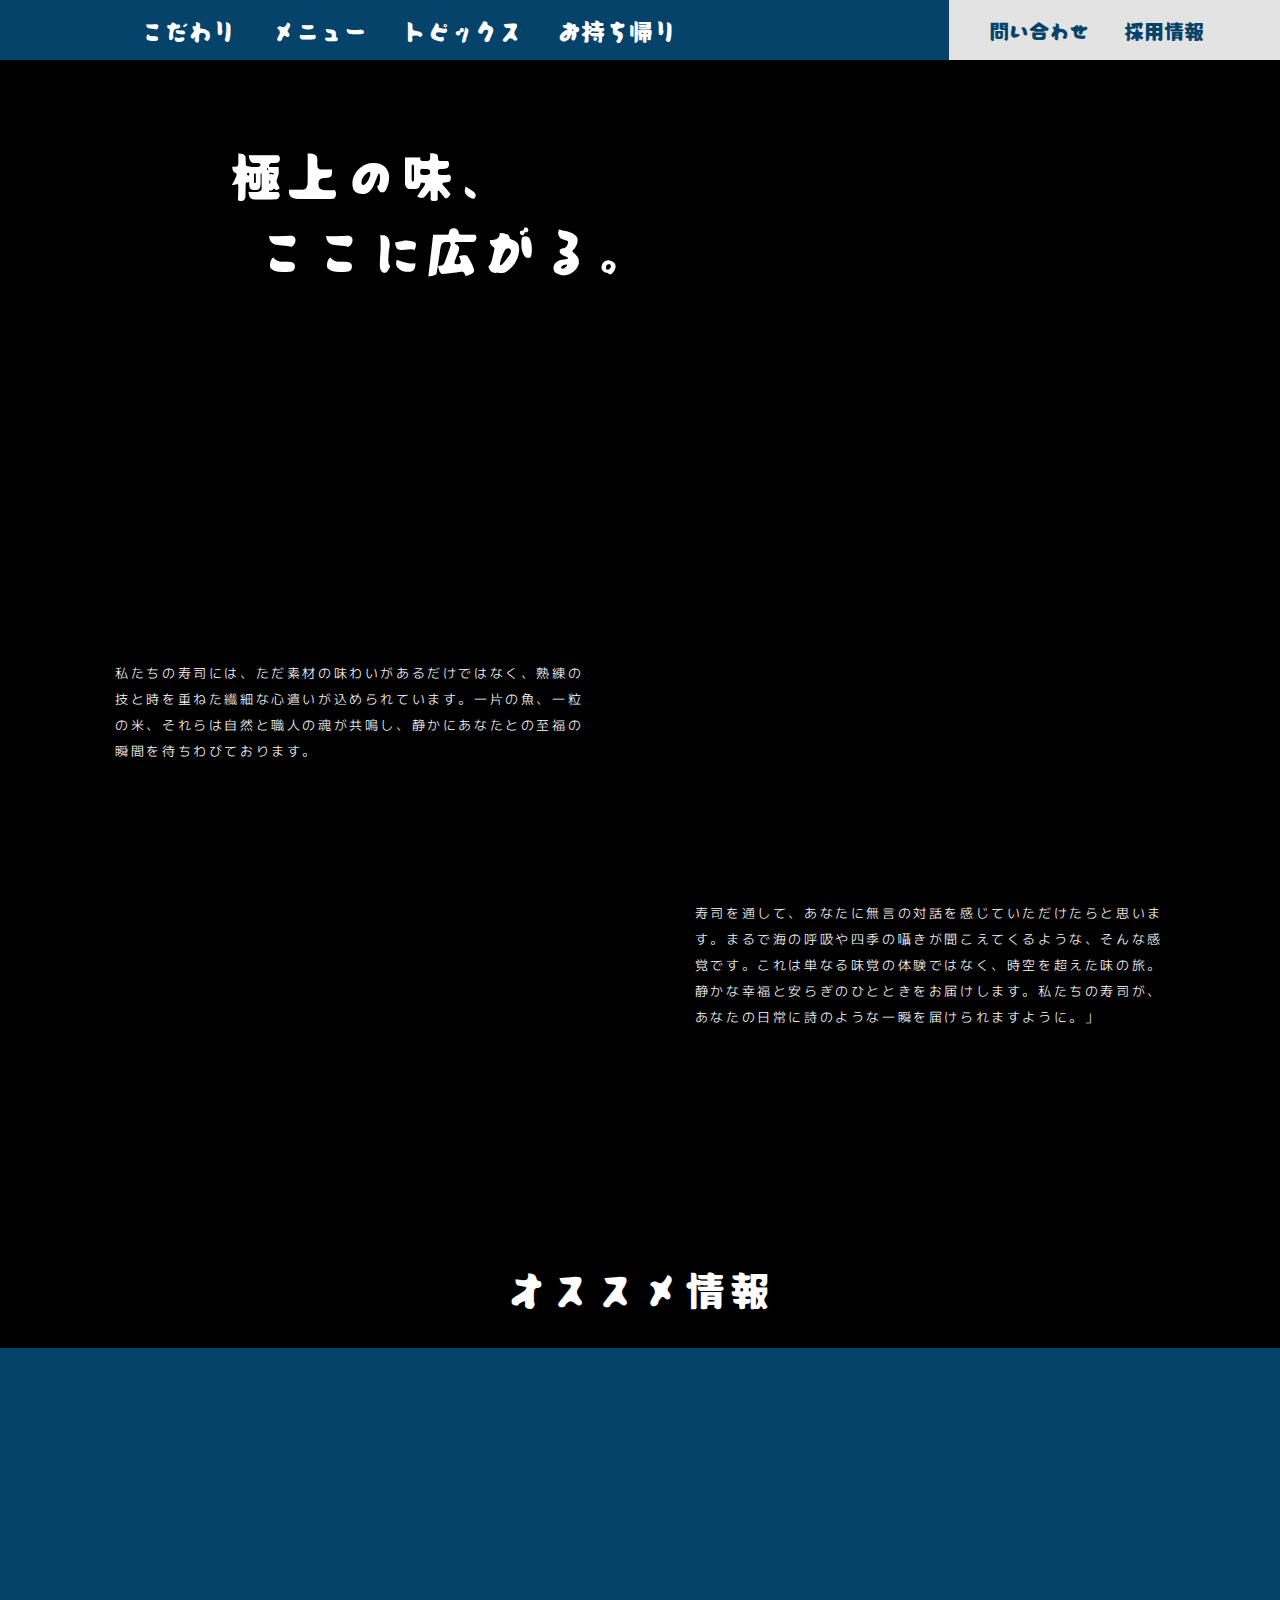
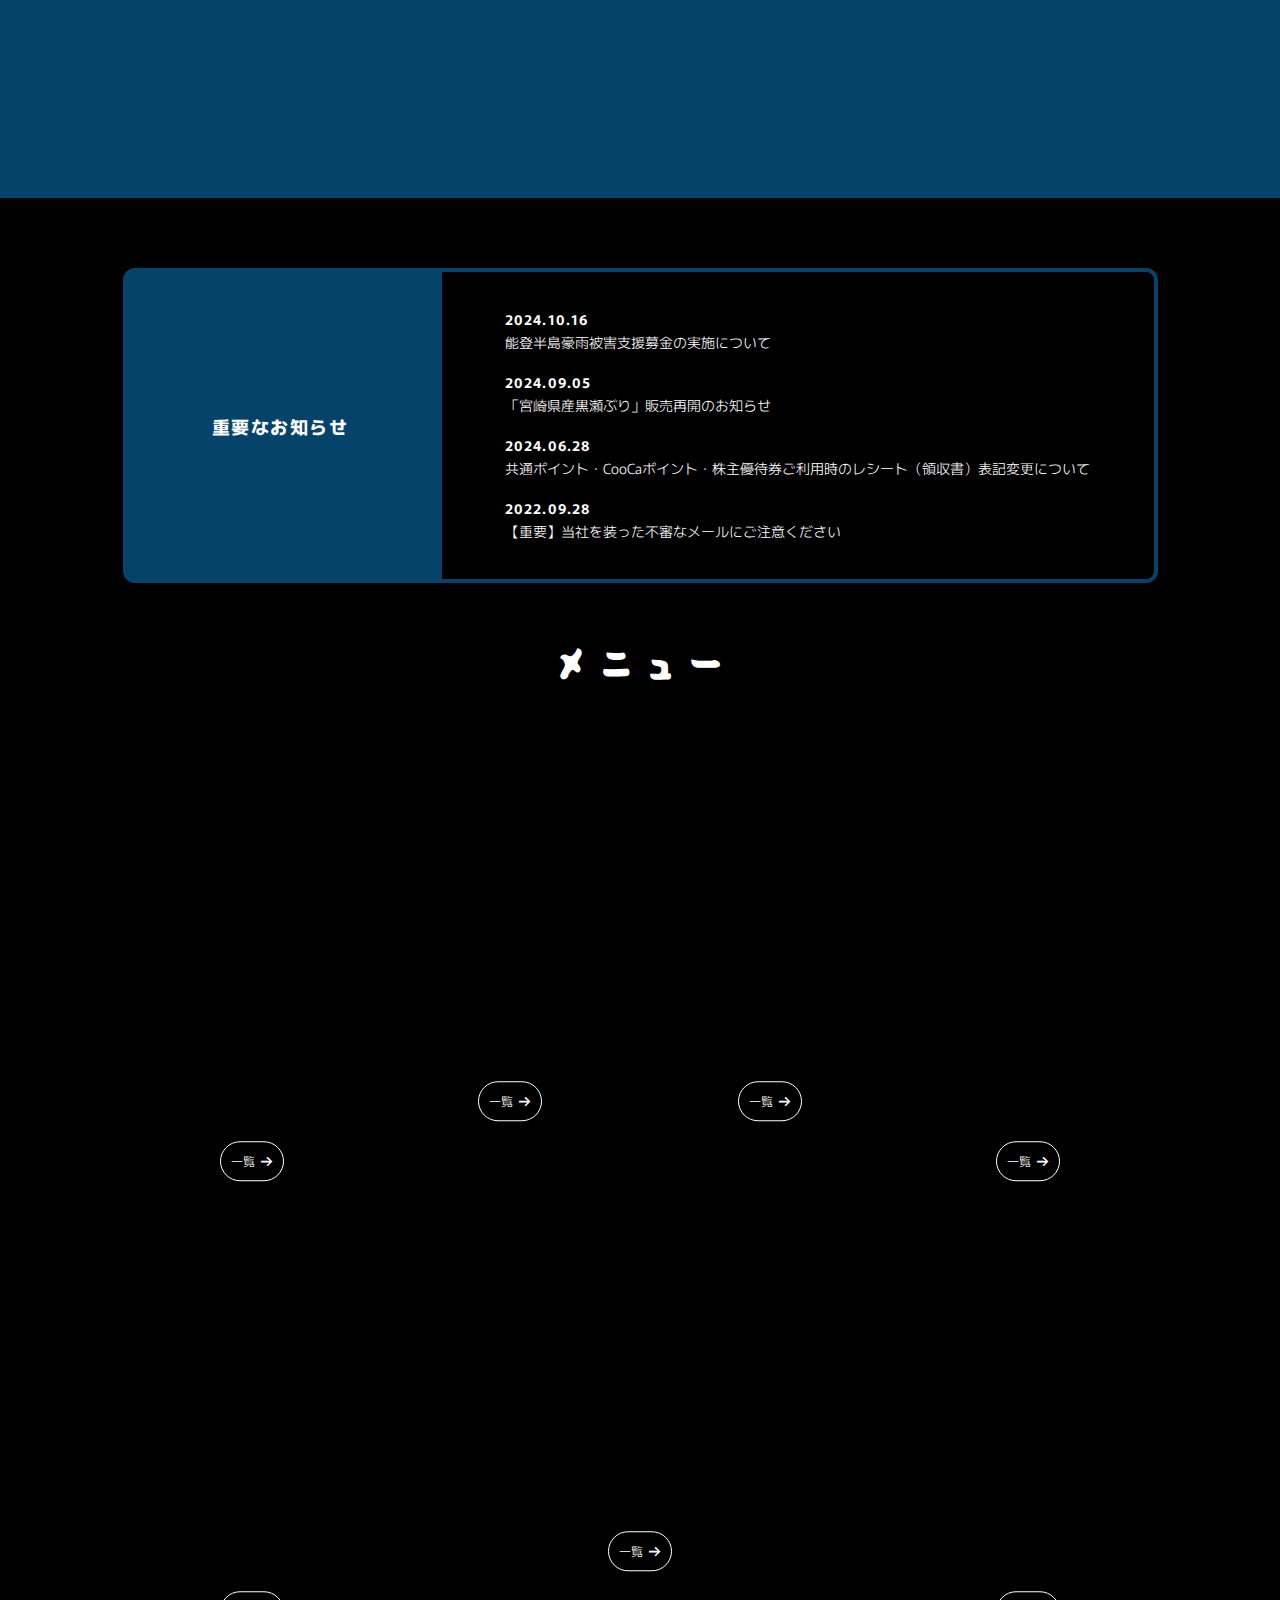
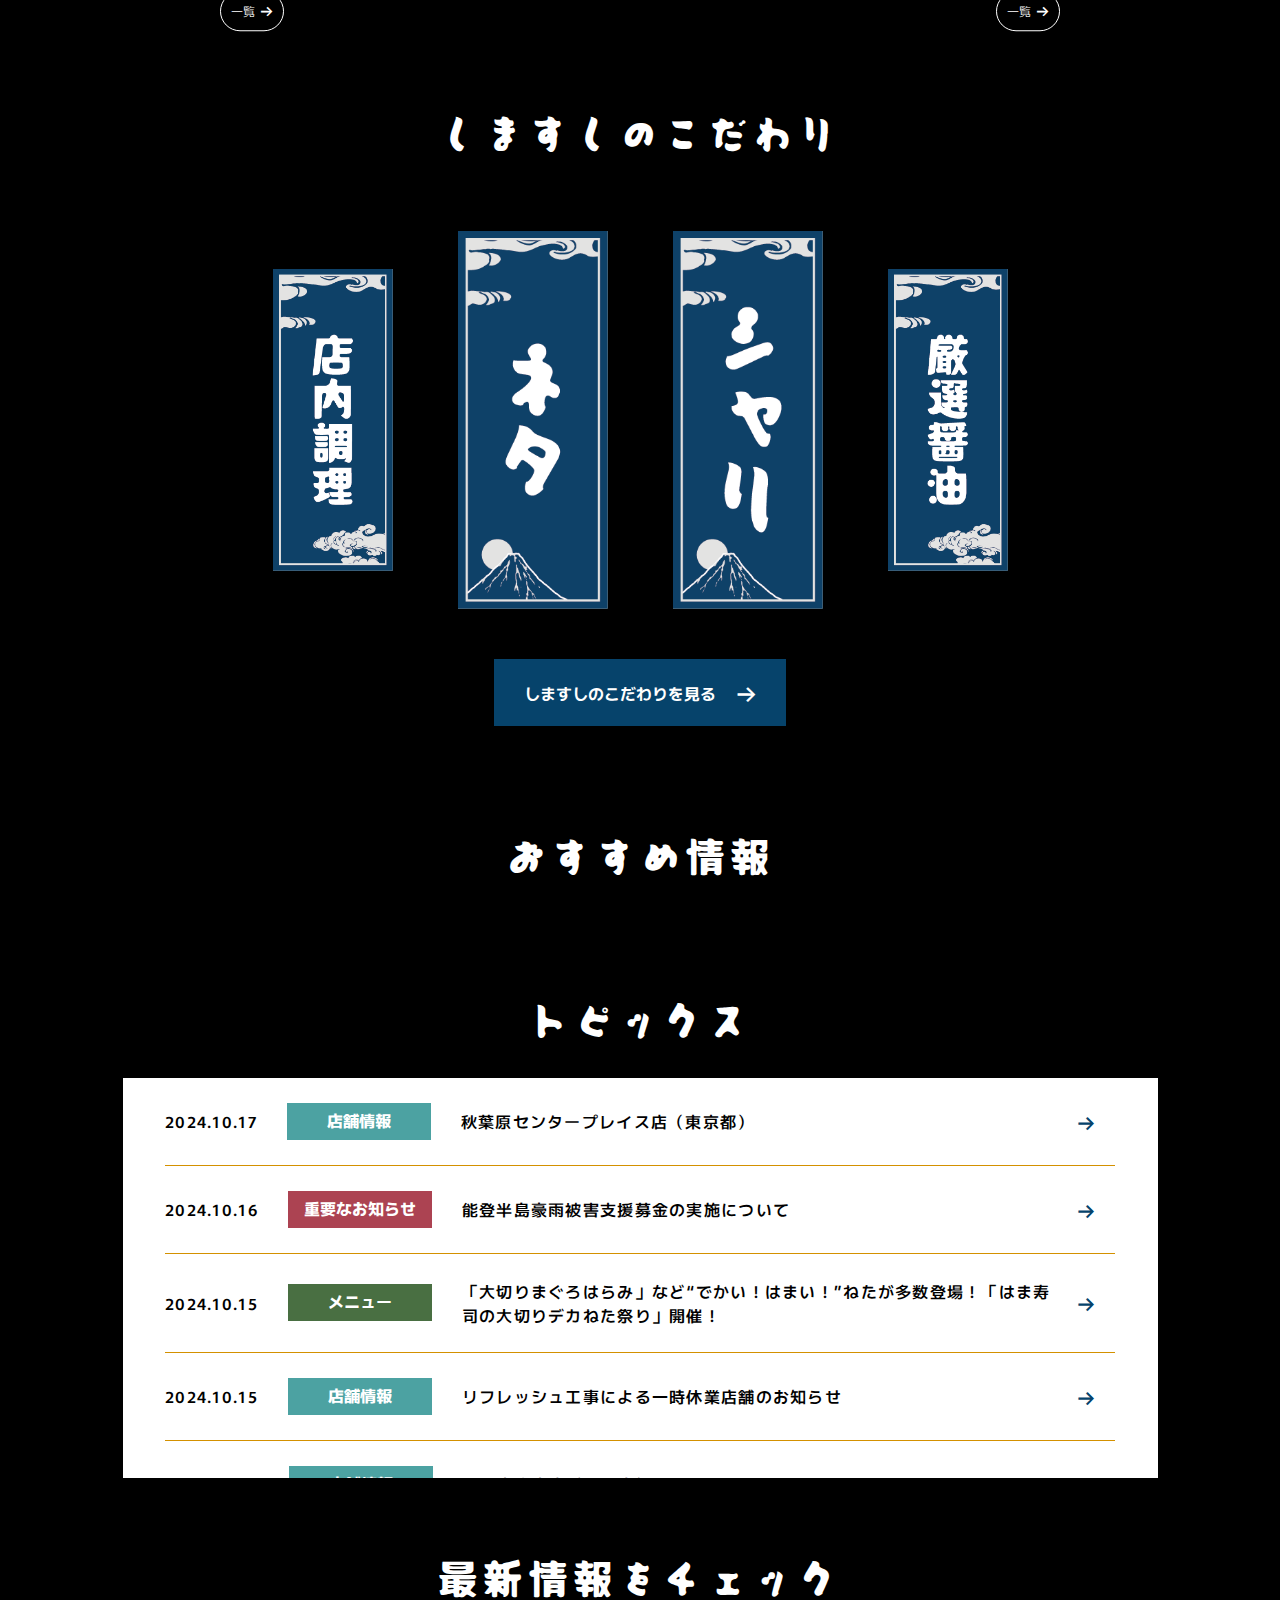
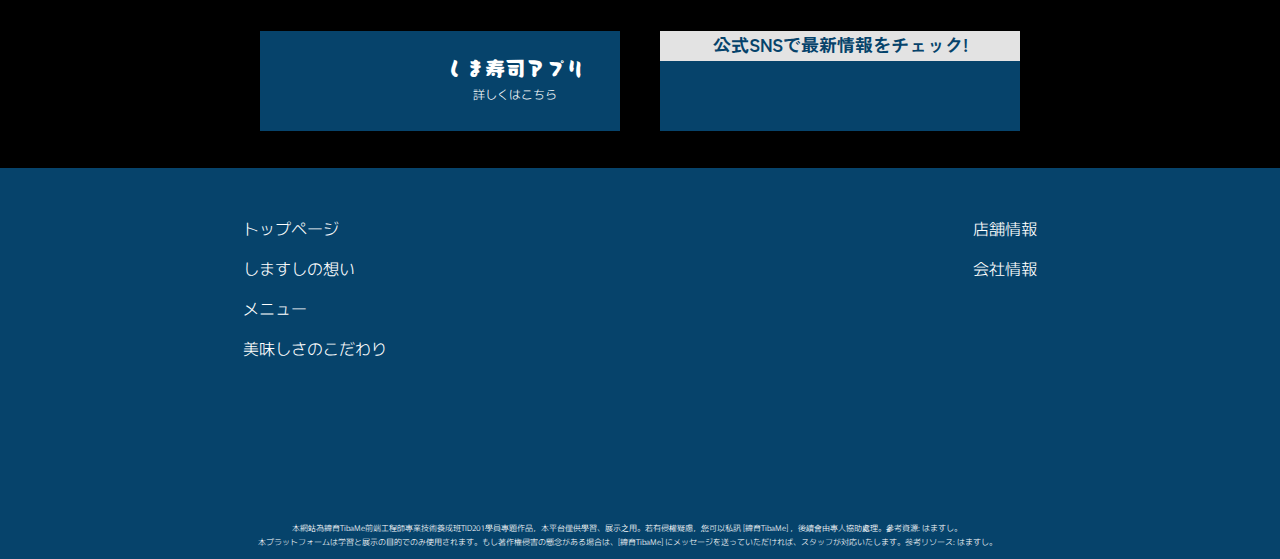
==== index.html @ 8b4fe603 "新增首頁hover效果" ====
<!DOCTYPE html>
<html lang="en">
  <head>
    <style>
      body {
        background-color: #000000;
      }
    </style>
    <link rel="stylesheet" href="./css/header.css" />
    <link rel="stylesheet" href="./css/footer.css" />
    <link rel="stylesheet" href="./css/middleSec.css" />
    <link rel="preconnect" href="https://fonts.googleapis.com" />
    <link rel="preconnect" href="https://fonts.gstatic.com" crossorigin />
    <link
      href="https://fonts.googleapis.com/css2?family=Potta+One&display=swap"
      rel="stylesheet"
    />
    <link rel="preconnect" href="https://fonts.googleapis.com" />
    <link rel="preconnect" href="https://fonts.gstatic.com" crossorigin />
    <link
      href="https://fonts.googleapis.com/css2?family=Murecho:wght@300&family=Zen+Kaku+Gothic+Antique:wght@300;400;700;900&display=swap"
      rel="stylesheet"
    />
    <script src="./js/jquery-3.7.1.js"></script>
    <script src="./js/script.js"></script>
    <script src="https://cdn.jsdelivr.net/npm/gsap@3.12.5/dist/gsap.min.js"></script>

    <script src="https://cdn.jsdelivr.net/npm/gsap@3.12.5/dist/ScrollTrigger.min.js"></script>
    <meta charset="UTF-8" />
    <meta name="viewport" content="width=device-width, initial-scale=1.0" />
    <title>Simasushi_index</title>
  </head>
  <body>
    <header>
      <nav>
        <div class="leftNav">
          <a href="./index.html" class="logo">
            <img src="./assets/logo/logo.jpg" alt="" width="85px" />
          </a>
          <ul>
            <a href="./about.html"> <li>こだわり</li></a>
            <a href="./menu.html"> <li>メニュー</li></a>
            <a href=""><li>トピックス</li></a>
            <a href=""><li>お持ち帰り</li></a>
          </ul>
        </div>
        <div class="rightNav">
          <ul>
            <li>問い合わせ</li>
            <li>採用情報</li>
          </ul>
        </div>
      </nav>
    </header>
    <!-- --------------header---------------- -->

    <!-- --------------sec1---------------- -->

    <div class="sec1Wrapper">
      <div class="mainImg">
        <div class="container">
          <h1 class="mainSlogan">
            極上の味、<br />
            &nbsp;ここに広がる。
          </h1>
        </div>
        <img
          src="./assets/index/main1.png"
          alt=""
          class="img1"
          style="z-index: 3"
        />
        <img
          src="./assets/index/main2.png"
          alt=""
          class="img2"
          style="z-index: 2"
        />
        <img
          src="./assets/index/main3.png"
          alt=""
          class="img3"
          style="z-index: 1"
        />
      </div>
      <div class="content1">
        <p class="indexSec1">
          私たちの寿司には、ただ素材の味わいがあるだけではなく、熟練の技と時を重ねた繊細な心遣いが込められています。一片の魚、一粒の米、それらは自然と職人の魂が共鳴し、静かにあなたとの至福の瞬間を待ちわびております。
        </p>
      </div>
      <div class="content2">
        <p class="indexSex2">
          寿司を通して、あなたに無言の対話を感じていただけたらと思います。まるで海の呼吸や四季の囁きが聞こえてくるような、そんな感覚です。これは単なる味覚の体験ではなく、時空を超えた味の旅。静かな幸福と安らぎのひとときをお届けします。私たちの寿司が、あなたの日常に詩のような一瞬を届けられますように。」
        </p>
      </div>

      <div class="indexSec2">
        <img src="./assets/index/sec2.png" alt="" class="img4" />
      </div>
    </div>

    <!-- --------------banner----------------- -->

    <div class="banner">
      <h1>オススメ情報</h1>
      <div class="bannerSec">
        <img src="./assets/banner/首頁banner2_工作區域 1.jpg" alt="" />
      </div>
    </div>

    <!-- --------------bigNews----------------- -->

    <div class="bigNews">
      <div class="wrapper">
        <div class="leftBox">
          <div class="content">
            <p>重要なお知らせ</p>
          </div>
        </div>
        <div class="rightBox">
          <div class="content">
            <ul>
              <li>
                <p class="date">2024.10.16</p>
                <p>能登半島豪雨被害支援募金の実施について</p>
              </li>
              <li>
                <p class="date">2024.09.05</p>
                <p>「宮崎県産黒瀬ぶり」販売再開のお知らせ</p>
              </li>
              <li>
                <p class="date">2024.06.28</p>
                <p>
                  共通ポイント・CooCaポイント・株主優待券ご利用時のレシート（領収書）表記変更について
                </p>
              </li>
              <li>
                <p class="date">2022.09.28</p>
                <p>【重要】当社を装った不審なメールにご注意ください</p>
              </li>
            </ul>
          </div>
        </div>
      </div>
    </div>

    <!-- --------------menu---------------- -->
    <div class="menu">
      <div class="wrapper">
        <h1>メニュー</h1>
        <div class="topContainer">
          <div class="menuLeft">
            <div class="boxLimit">
              <video
                src="./assets/index/video/kikangentei.mp4"
                muted
                autoplay
                loop
              ></video>
              <img
                src="./assets/index/menu_limited_title@2x.png"
                alt=""
                class="menuContent"
              />
              <img
                src="./assets/index/menu_limited_img.png"
                alt=""
                class="sushi"
              />
              <button>
                <span class="button">一覧</span>
                <span class="arrow-right">→</span>
              </button>
            </div>
            <div class="boxNigiri">
              <video
                src="./assets/index/video/maguro.mp4"
                muted
                autoplay
                loop
              ></video>
              <img
                src="./assets/index/menu_nigiri_title@2x.png"
                alt=""
                class="menuContent"
              />
              <img
                src="./assets/index/menu_nigiri_img.png"
                alt=""
                class="sushi"
              />
              <button>
                <span class="button">一覧</span>
                <span class="arrow-right">→</span>
              </button>
            </div>
          </div>
          <div class="menuRight">
            <div class="boxMeat">
              <video
                src="./assets/index/video/nikunigiri.mp4"
                muted
                autoplay
                loop
              ></video>
              <img
                src="./assets/index/menu_nikunigiri_title@2x.png"
                alt=""
                class="menuContent"
              />
              <img
                src="./assets/index/menu_nikunigiri_img.png"
                alt=""
                class="sushi"
              />
              <button>
                <span class="button">一覧</span>
                <span class="arrow-right">→</span>
              </button>
            </div>
            <div class="boxGunkan">
              <video
                src="./assets/index/video/ikura.mp4"
                muted
                autoplay
                loop
              ></video>
              <img
                src="./assets/index/menu_gunkan_title@2x.png"
                alt=""
                class="menuContent"
                style="width: 83px"
              />
              <img
                src="./assets/index/menu_gunkan_img.png"
                alt=""
                class="sushi"
              />
              <button>
                <span class="button">一覧</span>
                <span class="arrow-right">→</span>
              </button>
            </div>
          </div>
        </div>
        <div class="bottomContainer">
          <div class="menuLeftRight">
            <div class="boxSideMenu">
              <video
                src="./assets/index/video/chawanmushi.mp4"
                muted
                autoplay
                loop
              ></video>
              <img
                src="./assets/index/menu_side_title@2x.png"
                alt=""
                class="menuContent"
              />
              <img
                src="./assets/index/menu_side_img.png"
                alt=""
                class="sushi"
              />
              <button>
                <span class="button">一覧</span>
                <span class="arrow-right">→</span>
              </button>
            </div>
            <div class="menuMiddle">
              <div class="boxTakeout">
                <video
                  src="./assets/index/video/takeout.mp4"
                  muted
                  autoplay
                  loop
                ></video>
                <img
                  src="./assets/index/menu_takeout_title@2x.png"
                  alt=""
                  class="menuContent"
                />
                <img
                  src="./assets/index/menu_takeout_img.png"
                  alt=""
                  class="sushi"
                />
                <button>
                  <span class="button">一覧</span>
                  <span class="arrow-right">→</span>
                </button>
              </div>
            </div>
            <div class="boxSet">
              <video
                src="./assets/index/video/hamakko.mp4"
                muted
                autoplay
                loop
              ></video>
              <img
                src="./assets/index/menu_kids_title@2x.png"
                alt=""
                class="menuContent"
              />
              <img
                src="./assets/index/menu_kids_img.png"
                alt=""
                class="sushi"
              />
              <button>
                <span class="button">一覧</span>
                <span class="arrow-right">→</span>
              </button>
            </div>
          </div>
        </div>
      </div>
    </div>

    <!-- --------------kodawari---------------- -->

    <div class="korawari">
      <div class="wrapper">
        <h1>しますしのこだわり</h1>
        <div class="backgroundPic">
          <img
            src="./assets/index/sec4_square1.png"
            alt=""
            class="tennaicyouriPic"
          />
          <img src="./assets/index/sec4_square2.png" alt="" class="netaPic" />
          <img src="./assets/index/sec4_square3.png" alt="" class="syariPic" />
          <img src="./assets/index/sec4_square4.png" alt="" class="syouyuPic" />
        </div>
        <div class="container">
          <div class="fourBox">
            <img src="./assets/index/sec4_1.png" alt="" class="tennaicyouri" />
            <img src="./assets/index/sec4_2.png" alt="" class="neta" />
            <img src="./assets/index/sec4_3.png" alt="" class="syari" />
            <img src="./assets/index/sec4_4.png" alt="" class="syouyu" />
          </div>

          <div class="fourBox hover">
            <img
              src="./assets/index/sec4_1_hover.png"
              alt=""
              class="tennaicyouri imgHover"
            />
            <img
              src="./assets/index/sec4_2_hover.png"
              alt=""
              class="neta imgHover"
            />
            <img
              src="./assets/index/sec4_3_hover.png"
              alt=""
              class="syari imgHover"
            />
            <img
              src="./assets/index/sec4_4_hover.png"
              alt=""
              class="syouyu imgHover"
            />
          </div>

          <div class="moreButtom">
            <button class="button">
              しますしのこだわりを見る<span class="arrow-right">→</span>
            </button>
          </div>
        </div>
      </div>
    </div>

    <!-- --------------osusume jyouhou---------------- -->

    <div class="osusume">
      <h1>おすすめ情報</h1>
      <div class="container">
        <div class="image-wrapper">
        <img src="./assets/banner/首頁banner2_工作區域 1.jpg" alt="" />
        <div class="overlay"></div>
      </div>
      <div class="image-wrapper">
      <img src="./assets/banner/主banner_工作區域 1.jpg" alt="" />
      <div class="overlay"></div>
    </div> 
    <div class="image-wrapper">
     <img src="./assets/banner/banner３_工作區域 1 複本.jpg" alt="" />
     <div class="overlay"></div>
    </div> 
    <div class="image-wrapper">
     <img src="./assets/banner/banner３_工作區域 1 複本.jpg" alt="" />
     <div class="overlay"></div>
    </div>
    <div class="image-wrapper">
     <img src="./assets/banner/首頁banner2_工作區域 1.jpg" alt="" />
     <div class="overlay"></div>
    </div>
    <div class="image-wrapper">
     <img src="./assets/banner/主banner_工作區域 1.jpg" alt="" />
     <div class="overlay"></div>
    
    </div>

        
        </div>
      </div>
    </div>

    <!-- --------------topics---------------- -->

    <div class="topics">
      <h1>トピックス</h1>
      <div class="topicsContainer">
        <div class="topicBar">
          <p class="date">2024.10.17</p>
          <p class="category">店舗情報</p>
          <p class="content">秋葉原センタープレイス店（東京都）</p>
          <span class="arrow-right">→</span>
        </div>
        <div class="topicBar">
          <p class="date">2024.10.16</p>
          <p class="categoryImportant">重要なお知らせ</p>
          <p class="content">能登半島豪雨被害支援募金の実施について</p>
          <span class="arrow-right">→</span>
        </div>
        <div class="topicBar">
          <p class="date">2024.10.15</p>
          <p class="categoryMenu">メニュー</p>
          <p class="content">
            「大切りまぐろはらみ」など“でかい！はまい！”ねたが多数登場！「はま寿司の大切りデカねた祭り」開催！
          </p>
          <span class="arrow-right">→</span>
        </div>
        <div class="topicBar">
          <p class="date">2024.10.15</p>
          <p class="category">店舗情報</p>
          <p class="content">リフレッシュ工事による一時休業店舗のお知らせ</p>
          <span class="arrow-right">→</span>
        </div>
        <div class="topicBar">
          <p class="date">2024.10.10</p>
          <p class="category">店舗情報</p>
          <p class="content">大阪南住吉店（大阪府）</p>
          <span class="arrow-right">→</span>
        </div>
        <div class="topicBar">
          <p class="date">2024.10.10</p>
          <p class="category">店舗情報</p>
          <p class="content">八王子椚田店（東京都）</p>
          <span class="arrow-right">→</span>
        </div>
      </div>
    </div>

    <!-- --------------footer---------------- -->

    <div class="newsCheck">
      <h1>最新情報をチェック</h1>
      <div class="container">
        <div class="leftBox">
          <img src="./assets/footer/phone.png" alt="" />
          <p>
            しま寿司アプリ<span style="font-size: 12px; font-family: Murecho"
              ><br />
              詳しくはこちら</span
            >
          </p>
        </div>
        <div class="rightBox">
          <h2>公式SNSで最新情報をチェック!</h2>
          <div class="img">
            <img src="./assets/footer/icon_twitter.png" alt="" />
            <img src="./assets/footer/icon_instagram.png" alt="" />
            <img src="./assets/footer/icon_youtube.png" alt="" />
          </div>
        </div>
      </div>
    </div>

    <footer>
      <div class="imgLeft">
        <img src="./assets/footer/patten_1020px_left.png" alt="" />
      </div>
      <div class="imgRight">
        <img src="./assets/footer/patten_1020px_right.png" alt="" />
      </div>
      <div class="bgImg"></div>
      <div class="container">
        <div class="contentLeft">
          <ul>
            <li>トップページ</li>
            <li>しますしの想い</li>
            <li>メニュー</li>
            <li>美味しさのこだわり</li>
          </ul>
        </div>
        <div class="contentRight">
          <ul>
            <li>店舗情報</li>
            <li>会社情報</li>
          </ul>
          <div class="goToTop">
            <img src="./assets/footer/go to top_1small.png" alt="" />
            <img src="./assets/footer/go to top_2small.png" alt="" />
          </div>
        </div>
      </div>

      <div class="copyright">
        <p>
          本網站為緯育TibaMe前端工程師專業技術養成班TID201學員專題作品，本平台僅供學習、展示之用。若有侵權疑慮，您可以私訊
          [緯育TibaMe] ，後續會由專人協助處理。參考資源: はますし。<br />
          本プラットフォームは学習と展示の目的でのみ使用されます。もし著作権侵害の懸念がある場合は、[緯育TibaMe]
          にメッセージを送っていただければ、スタッフが対応いたします。参考リソース:
          はますし。
        </p>
      </div>
    </footer>
  </body>
</html>
---- css/header.css ----
* {
  padding: 0;
  margin: 0;
  box-sizing: border-box;
}
header {
  display: flex;

  /* background-color: #06436b; */
}
a {
  text-decoration: none;
  color: inherit;

  margin: 0;
  padding: 0;
}

nav {
  display: flex;
  width: 100%;
  height: 60px;
  /* max-width: 1200px; */
  margin: auto;
}
.leftNav {
  background-color: #06436b;
  flex: 267;
  display: flex; /* 使用 Flexbox 來居中內容 */
  align-items: center; /* 垂直居中 */
  /* justify-content: flex-end; */
  color: white; /* 文字顏色 */
}
.logo {
  /* padding-left: 50px; */
  align-self: flex-start;
  margin-left: 10.5%;
  z-index: 100;
}

.test {
  background-color: #f06565;
  width: 1200px;
  height: 60px;
  margin: auto;
}
.rightNav {
  background-color: #e3e3e3;
  flex: 93;
  display: flex; /* 使用 Flexbox 來居中內容 */
  align-items: center; /* 垂直居中 */
  /* justify-content: center; */
  color: #06436b; /* 文字顏色 */
}
nav ul {
  display: flex;
  list-style: none;
  font-family: "Potta One";
  font-size: 24px;
  font-style: normal;
  /* font-weight: 400; */
  line-height: normal;
}
nav ul li {
  margin-right: 35px;
  flex-shrink: 0;
  /* 防止容器縮小 */
}

a {
  flex-shrink: 0;
  /* 防止容器縮小 */
}

nav .rightNav ul li {
  font-size: 20px;
  cursor: pointer;
}
nav .rightNav ul li:first-child {
  margin-left: 40px;
}

nav .rightNav ul li:last-child {
  margin-right: 0;
}
nav ul a:first-child {
  margin-left: 40px;
}

nav li:hover {
  opacity: 0.75;
}
---- css/footer.css ----
* {
  padding: 0;
  margin: 0;
  box-sizing: border-box;
}
ul li {
  list-style: none;
}

footer {
  background-color: #06436b;
  display: flex;
  flex-direction: column;
  align-items: center;
  width: 100%;
  height: 391px;
  position: relative;
  margin-top: 20px;
  overflow: hidden;
}

.copyright {
  color: #fff;
  text-align: center;
  font-family: "Noto Sans";
  font-size: 8px;
  font-style: normal;
  font-weight: 400;
  line-height: 14px;
  display: flex;
  margin-top: auto;
  margin-bottom: 10px;
  min-width: 800px;
  margin-left: 35px;
}
footer .container {
  display: flex;
  justify-content: space-between;
  width: 62%;
  min-width: 700px;
  height: 240px;
  margin-top: 40px;
  /* background-color: #a4a4a4; */
  color: #fff;
  font-family: "Murecho", sans-serif;
  font-optical-sizing: auto;
  font-weight: 300;
  font-style: normal;
  line-height: 250%;
}

footer .container li {
  cursor: pointer;
  transition: all 0.2s ease;
}

footer .container li:hover {
  opacity: 0.7;
}

.imgLeft,
.imgRight {
  position: absolute;
  top: 0px;
  z-index: 2;
  transition: transform 1s ease;
}

.imgLeft {
  left: -20%;
}
.imgRight {
  right: -20%;
}

.imgLeft img,
.imgRight img {
  width: 1020px;
}

.bgImg {
  background-image: url(../assets/footer/footer\ logo.png);
  width: 100%;
  height: 391px;
  background-position: center;
  background-repeat: no-repeat;
  background-size: cover;
  position: absolute;
  /* top: -10px; */
  z-index: 1;
  pointer-events: none;
}
.goToTop img {
  width: 180px;
  cursor: pointer;
  z-index: 1;
  position: absolute;
  top: 35%;
  left: 70%;
}

.goToTop img:nth-child(2) {
  transform-origin: calc(50% + 25px) bottom;
}

.goToTop img:nth-child(2):hover {
  animation: shake 0.4s ease;
}

@keyframes shake {
  0% {
    transform: rotate(0deg);
  }
  33% {
    transform: rotate(-8deg);
  }
  66% {
    transform: rotate(10deg);
  }

  100% {
    transform: rotate(0deg);
  }
}

.newsCheck {
  width: 800px;
  height: 220px;
  /* background-color: #989898; */
  margin: auto;
  display: flex;
  flex-direction: column;
  align-items: center;
  color: #fff;
  font-family: "Potta One";
  z-index: 500;
}
.newsCheck h1 {
  color: #ffffff;
  font-family: "Potta One";
  font-size: 40px;
  font-style: normal;
  font-weight: 400;
  letter-spacing: 4.8px;
  margin-top: 20px;
  margin-bottom: 5px;
  z-index: 500;
}
.newsCheck .container {
  width: 800px;
  display: flex;
  justify-content: space-around;
  margin-top: 20px;
  z-index: 500;
}
.newsCheck .leftBox {
  width: 360px;
  height: 100px;
  display: flex;
  justify-content: end;

  background-color: #06436b;
  position: relative;
  cursor: pointer;
  transition: all 0.2s ease;
}

.newsCheck .leftBox:hover {
  background-color: #1d5377;
}

.newsCheck .leftBox p {
  font-size: 20px;
  margin: auto;
  margin-left: 185px;
  text-align: center;
  line-height: 100%;
  font-family: "Potta One";
}
.newsCheck .leftBox img {
  width: 110px;
  position: absolute;
  bottom: 0;
  left: 40px;
}

.newsCheck .rightBox {
  width: 360px;
  height: 100px;
  display: flex;
  flex-direction: column;
  background-color: #06436b;
  font-size: 12px;
  font-family: "Zen Kaku Gothic Antique", sans-serif;
  font-weight: 300;
  font-style: normal;
}
.newsCheck .rightBox h2 {
  background-color: #e3e3e3;
  width: 100%;
  height: 30px;
  color: #06436b;
  text-align: center;
}
.newsCheck .rightBox .img {
  margin: auto;
}
.newsCheck .rightBox .img img {
  margin: 10px;
  width: 50px;
  cursor: pointer;
  transition: all 0.2s ease;
}

.newsCheck .rightBox img:hover {
  opacity: 0.7;
}
---- css/middleSec.css ----
* {
  margin: 0;
  padding: 0;
  box-sizing: border-box;
}
p {
  color: #fff;
  font-family: "Murecho", sans-serif;
  font-optical-sizing: auto;
  font-weight: 300;
  font-style: normal;
}

.sec1Wrapper {
  position: relative;
  height: 1200px;
}
.mainImg {
  position: relative;
  height: 964px;
}

.mainImg .img1,
.mainImg .img2,
.mainImg .img3 {
  width: 100%;
  height: auto;
  position: absolute;
}
.mainImg .container {
  position: absolute;
  top: 8%;
  left: 18%;
  z-index: 400;
}
.mainImg .container h1 {
  color: #ffffff;
  font-family: "Potta One";
  font-size: 52px;
  font-style: normal;
  font-weight: 400;
  letter-spacing: 4.8px;
}

.indexSec2 {
  width: 100%;
  position: absolute;
  height: 500px;
  top: 650px;
  z-index: 300;
}
.indexSec2 img {
  position: absolute;
  width: 100%;
  height: auto;
}
.sec1Wrapper .content1,
.sec1Wrapper .content2 {
  width: 470px;
  /* height: 120px; */
  color: #fff;
  font-family: "Murecho", sans-serif;
  font-optical-sizing: auto;
  /* font-weight: 600; */
  font-style: normal;
  font-size: 13px;
  line-height: 200%;
  letter-spacing: 0.2em;
  z-index: 400;
}

.sec1Wrapper .content1 {
  position: absolute;
  top: 600px;
  left: 9%;
}

.sec1Wrapper .content2 {
  position: absolute;
  top: 840px;
  right: 9%;
  z-index: 301;
}

/* ----------banner---------- */
.banner h1 {
  color: #ffffff;
  font-family: "Potta One";
  font-size: 40px;
  font-style: normal;
  font-weight: 400;
  letter-spacing: 4.8px;
  text-align: center;
  margin-bottom: 30px;
}
.bannerSec {
  background-color: #06436b;
  width: 100%;
  height: 450px;
  margin-top: 20px;
  display: flex;
}
.bannerSec img {
  margin: auto;
  width: 970px;
}

/* ----------bigNews---------- */

.bigNews .wrapper {
  display: flex;
  justify-content: center;
}
.bigNews .leftBox {
  background-color: #06436b;
  width: 315px;
  height: 315px;
  margin-top: 70px;
  border-radius: 12px 0 0 12px;
}
.bigNews .rightBox {
  border: #06436b solid 4px;
  width: 720px;
  height: 315px;
  margin-top: 70px;
  border-radius: 0 12px 12px 0;
}

.bigNews .leftBox .content {
  height: 315px;
  display: flex;
  justify-content: center;
  align-items: center;
}

.bigNews .rightBox .content {
  height: 315px;
  display: flex;
  justify-content: center;
  align-items: center;
}

.bigNews .leftBox .content p {
  color: #fff;
  font-family: "Murecho", sans-serif;
  font-optical-sizing: auto;
  font-weight: 700;
  font-size: 18px;
  letter-spacing: 0.08em;
}

.bigNews .rightBox .content p {
  margin: 3px 30px 10px 30px;
  font-size: 14px;
  cursor: pointer;
}

.bigNews .rightBox .content li:hover p:nth-child(2) {
  text-decoration: underline;
}

.bigNews .rightBox .content .date {
  font-weight: 600;
  margin: 20px 30px 0 30px;
  font-size: 14px;
  letter-spacing: 0.08em;
}

.rightBox .content li:first-child .date {
  margin-top: 0;
}

/* ----------menu---------- */

.menu .wrapper h1 {
  color: #ffffff;
  font-family: "Potta One";
  font-size: 40px;
  font-style: normal;
  font-weight: 400;
  letter-spacing: 4.8px;
  text-align: center;
  margin: 50px;
}

.menu .wrapper {
  margin: auto;
  width: 1035px;
  height: 950px;
}

.boxLimit,
.boxNigiri,
.boxMeat,
.boxGunkan {
  width: 230px;
  /* height: auto; */
  position: relative;

  /* background-color: #ea5e5e; */
}

.boxLimit,
.boxGunkan {
  margin-top: 60px;
}

.menu video {
  width: 230px;
  position: absolute;
  cursor: pointer;
}

.menu .menuContent {
  width: 40px;
  position: absolute;
  top: -15px;
  right: 15px;
  cursor: pointer;
}

.menu .sushi {
  position: absolute;
  top: 235px;
  left: 50%;
  transform: translate(-50%, -50%);
  cursor: pointer;
}

.menu .topContainer {
  display: flex;
  justify-content: space-between;
  height: 450px;
}

.menu .menuLeft {
  width: 517px;
  display: flex;
  justify-content: space-around;
}

.menu .menuRight {
  width: 517px;
  display: flex;
  justify-content: space-around;
}

.menu button {
  color: #fff;
  font-family: "Murecho", sans-serif;
  font-optical-sizing: auto;
  font-size: 12px;
  font-weight: 300;
  font-style: normal;
  background-color: transparent;
  border: #fff solid 1px;
  position: absolute;
  left: 50%;
  top: 360px;
  transform: translate(-50%, -50%);
  padding: 6px 10px;
  border-radius: 100px;
  display: flex;
  justify-content: center;
  align-items: center;
  cursor: pointer;
}

.arrow-right {
  font-size: 16px;
  margin-bottom: 1.5px;
  margin-left: 5px;
  font-weight: 600;
}

/* ------------bottom------------ */

.menu .bottomContainer {
  display: flex;
  justify-content: center;

  width: 1035px;
}

.menu .menuLeftRight {
  width: 1005.5px;
  display: flex;
  justify-content: space-between;
}

.boxSideMenu,
.boxSet {
  width: 230px;
  height: auto;
  position: relative;
  margin-top: 60px;
}

.boxTakeout video {
  width: 458.33px;
  position: relative;
}
.boxTakeout {
  height: auto;
  position: relative;
}

/* ---------kodawari---------- */

.korawari .wrapper {
  width: 1035px;
  /* height: 700px; */
  /* background-color: #cdcdcd; */
  margin: auto;
  position: relative;
}

.korawari .wrapper h1 {
  color: #ffffff;
  font-family: "Potta One";
  font-size: 40px;
  font-style: normal;
  font-weight: 400;
  letter-spacing: 4.8px;
  text-align: center;
  margin: 120px 0 70px 0;
  position: relative;
  z-index: 300;
}

.korawari .container {
  display: flex;
  /* justify-content: center; */
  flex-direction: column;
  align-items: center;
  position: relative;
  z-index: 300;
}

.korawari .fourBox {
  width: 800px;
  display: flex;
  justify-content: space-around;
  align-items: center;
  position: relative;
  z-index: 5;
}

.korawari .fourBox img {
  transition: all 0.2s ease;
}

.korawari .fourBox img:hover {
  opacity: 0;
}

.korawari .fourBox.hover {
  position: absolute;
  z-index: 1;
}

.neta,
.syari {
  width: 150px;
  cursor: pointer;
}
.tennaicyouri,
.syouyu {
  width: 120px;
  cursor: pointer;
}

.korawari .moreButtom .button {
  color: #fff;
  font-family: "Murecho", sans-serif;
  font-optical-sizing: auto;
  font-size: 16px;
  font-weight: 600;
  font-style: normal;
  background-color: #06436b;
  padding: 15px 30px;
  display: flex;
  justify-content: center;
  align-items: center;
  cursor: pointer;
  margin-top: 50px;
  border: transparent;
  cursor: pointer;
  transition: all 0.2s ease;
}

.korawari .moreButtom .button:hover {
  background-color: #e3e3e3;
  color: #06436b;
}

.korawari .moreButtom .arrow-right {
  font-size: 25px;
  margin-left: 20px;
}

.korawari .backgroundPic {
  position: absolute;
  /* background-color: #d86a6a; */
  width: 1035px;
  height: 700px;
  top: 0;
  z-index: 1;
}

@keyframes diamondAnimation1 {
  0% {
    transform: translateY(-10px);
  }

  50% {
    transform: translateY(0px);
  }

  100% {
    transform: translateY(-10px);
  }
}

@keyframes diamondAnimation2 {
  0% {
    transform: translateY(12px);
  }

  50% {
    transform: translateY(0px);
  }

  100% {
    transform: translateY(12px);
  }
}

.korawari .backgroundPic .tennaicyouriPic {
  width: 430px;
  position: absolute;
  left: -100px;
  animation: diamondAnimation1 3s ease-in-out infinite;
}

.korawari .backgroundPic .syouyuPic {
  width: 430px;
  position: absolute;
  bottom: 0;
  right: -100px;
  animation: diamondAnimation2 3.5s ease-in-out infinite;
}

.korawari .backgroundPic .netaPic {
  width: 330px;
  position: absolute;
  top: -20px;
  right: -70px;
  animation: diamondAnimation2 5s ease-in-out infinite;
}

.korawari .backgroundPic .syariPic {
  width: 330px;
  position: absolute;
  bottom: 30px;
  left: -70px;
  animation: diamondAnimation1 2.5s ease-in-out infinite;
}

/* ---------osusume---------- */

.osusume {
  width: 1035px;
  margin: auto;
}

.osusume h1 {
  color: #ffffff;
  font-family: "Potta One";
  font-size: 40px;
  font-style: normal;
  font-weight: 400;
  letter-spacing: 4.8px;
  text-align: center;
  margin-top: 100px;
  margin-bottom: 30px;
}
.osusume .container {
  display: flex;
  flex-wrap: wrap;
  gap: 7.5px;
  margin-bottom: 7.5px;
  position: relative;
}

.osusume img {
  width: 340px;
  cursor: pointer;
}

.osusume .image-wrapper {
  position: relative;
}

.osusume .overlay {
  position: absolute;
  top: 0;
  left: 0;
  right: 0;
  bottom: 0;
  width: 340px;
  height: 147px;
  background-color: rgba(255, 255, 255, 0.5);
  opacity: 0;
  transition: opacity 0.3s ease;
  pointer-events: none;
}

.osusume .image-wrapper:hover .overlay {
  opacity: 1;
  pointer-events: auto;
}

/* --------------topics--------------- */

.topics {
  width: 100%;
  display: flex;
  flex-direction: column;
  align-items: center;
}

.topics h1 {
  color: #ffffff;
  font-family: "Potta One";
  font-size: 40px;
  font-style: normal;
  font-weight: 400;
  letter-spacing: 4.8px;
  text-align: center;
  margin-top: 50px;
  margin-bottom: 30px;
}

.topicsContainer {
  width: 1035px;
  height: 400px;
  background-color: #fff;
  display: flex;
  flex-direction: column;
  align-items: center;
  overflow-y: auto;
  margin-bottom: 50px;
}

.topicsContainer .date,
.content {
  color: black;
}

.topicBar {
  width: 950px;
  display: flex;
  align-items: center;
  padding: 25px 20px 25px 0;
  cursor: pointer;
  border-bottom: 1.5px solid #d49100;
}

.topicsContainer .date {
  /* margin-right: 30px; */
  font-weight: 500;
  margin-right: 30px;
  font-size: 16px;
  letter-spacing: 0.08em;
}

.category,
.categoryImportant,
.categoryMenu {
  background-color: #4ca2a2;
  color: #fff;
  padding: 5px;
  padding-bottom: 7px;
  text-align: center;
  width: 9em;
  font-family: "Murecho", sans-serif;
  font-optical-sizing: auto;
  font-weight: 700;
  font-size: 16px;
  margin-right: 30px;
  line-height: 25px;
}

.categoryImportant {
  background-color: #ac4352;
}

.categoryMenu {
  background-color: #496f42;
}

.topics .topicBar:hover .category,
.topics .topicBar:hover .categoryImportant,
.topics .topicBar:hover .categoryMenu,
.topics .topicBar:hover p:nth-child(3) {
  opacity: 0.7;
}

.topics .topicBar:hover p:nth-child(3) {
  text-decoration: underline;
}

.topicsContainer .content {
  font-weight: 500;
  font-size: 16px;
  letter-spacing: 0.08em;
  width: 600px;
}

.topicsContainer .topicBar span {
  color: #06436b;
  font-family: "Murecho", sans-serif;
  font-optical-sizing: auto;
  font-size: 22px;
  font-weight: 600;
  font-style: normal;
  margin-left: auto;
}
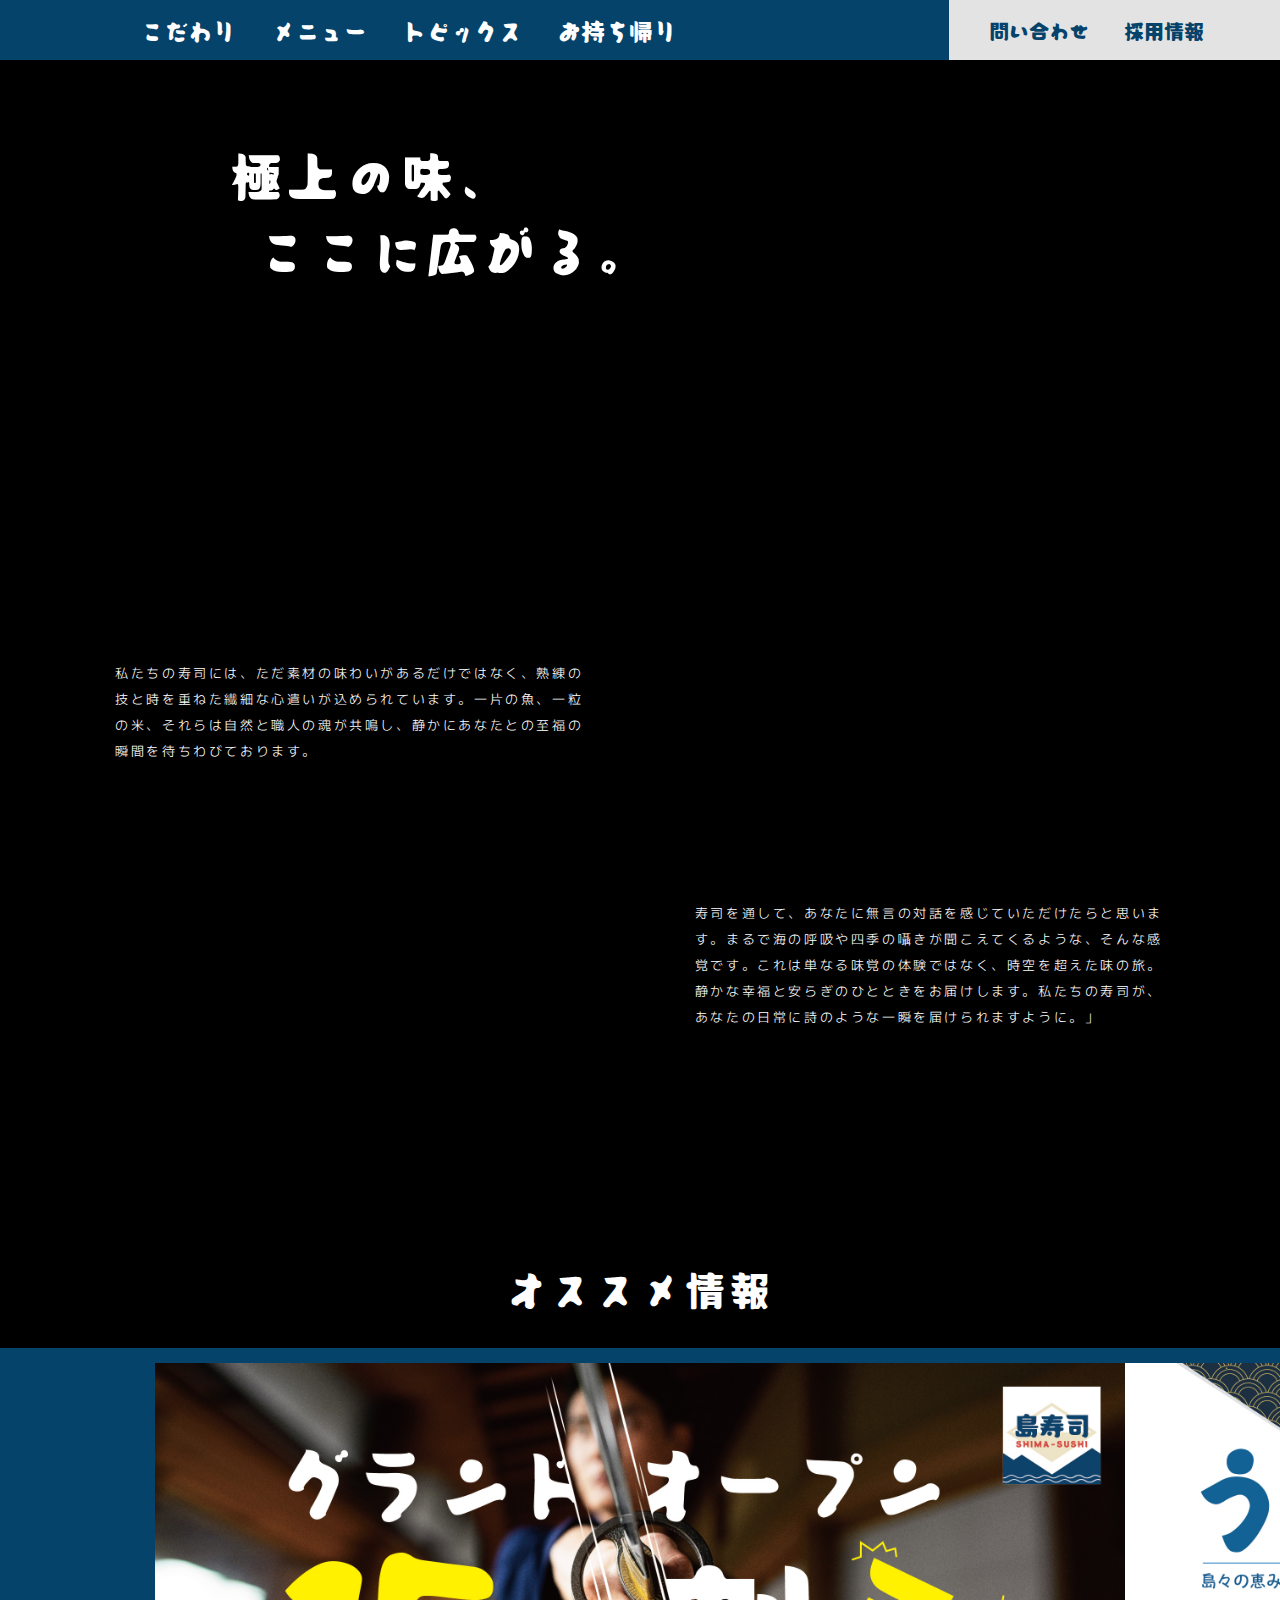
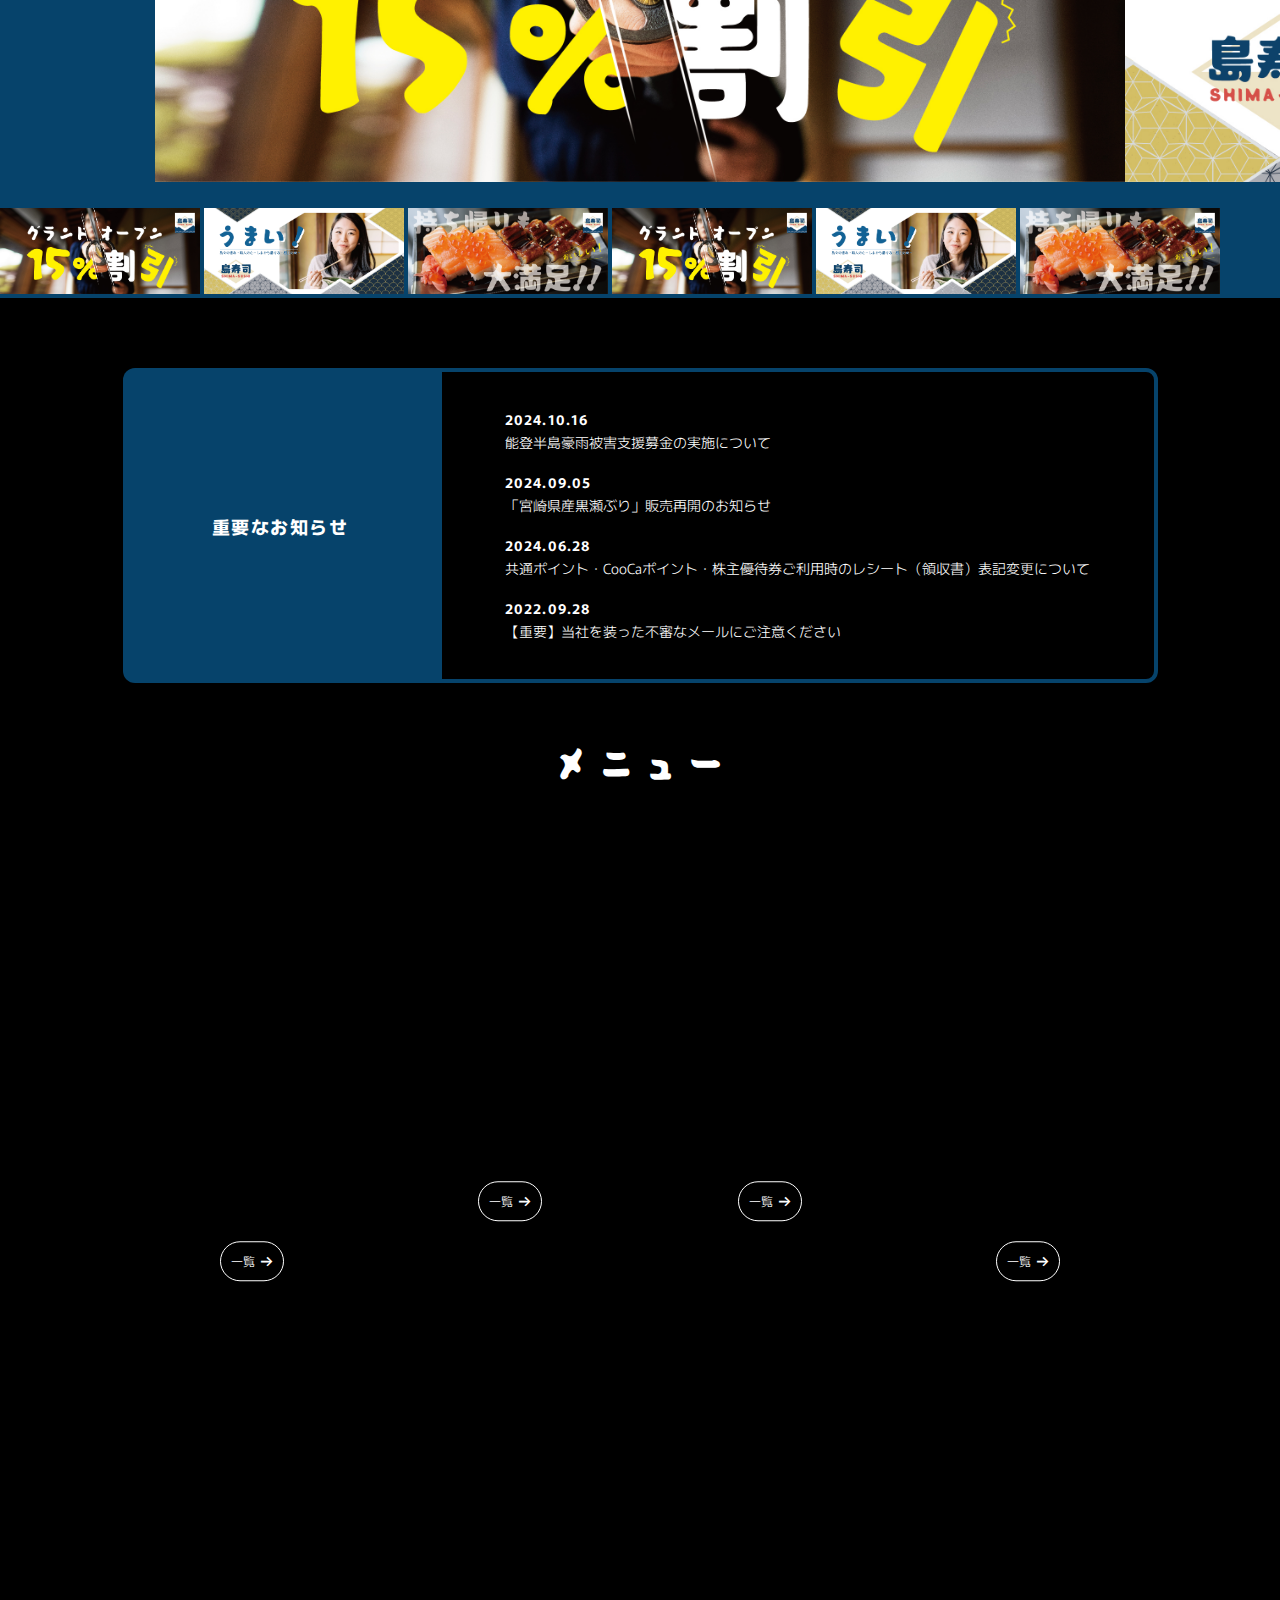
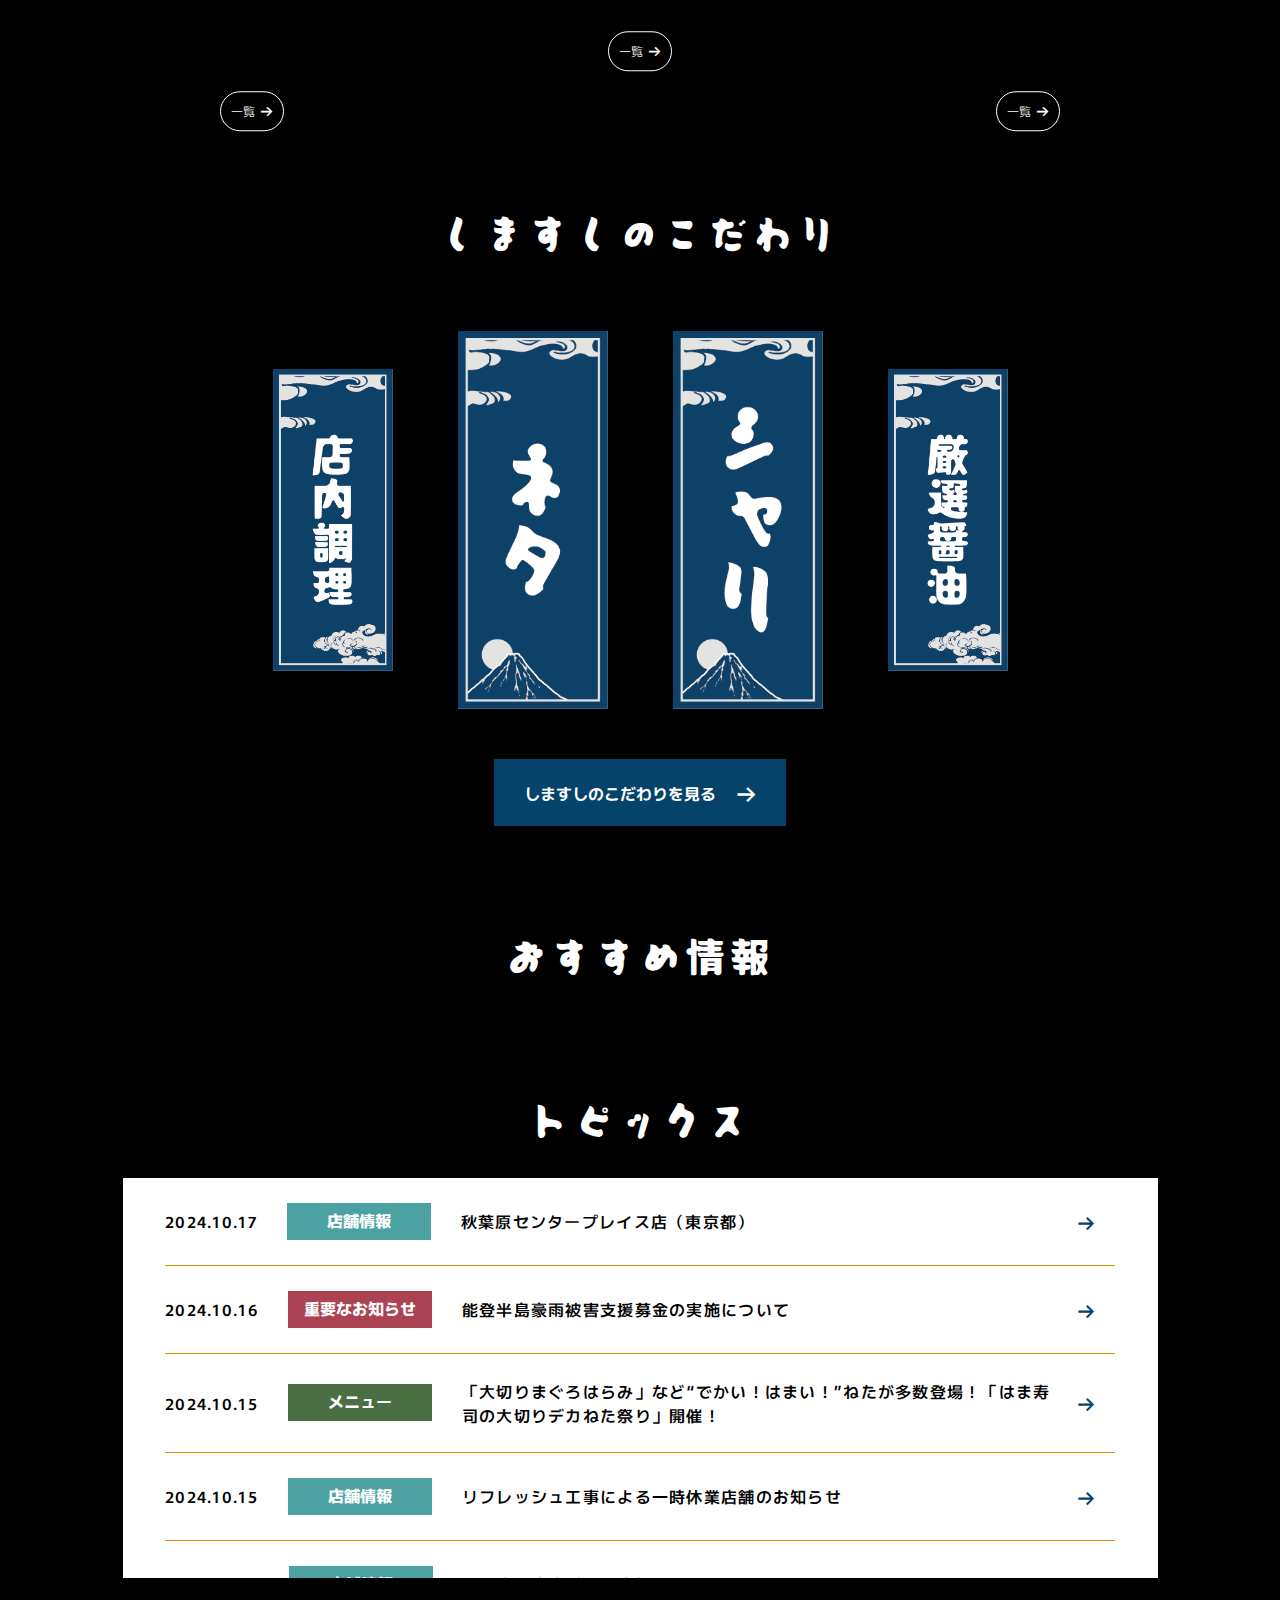
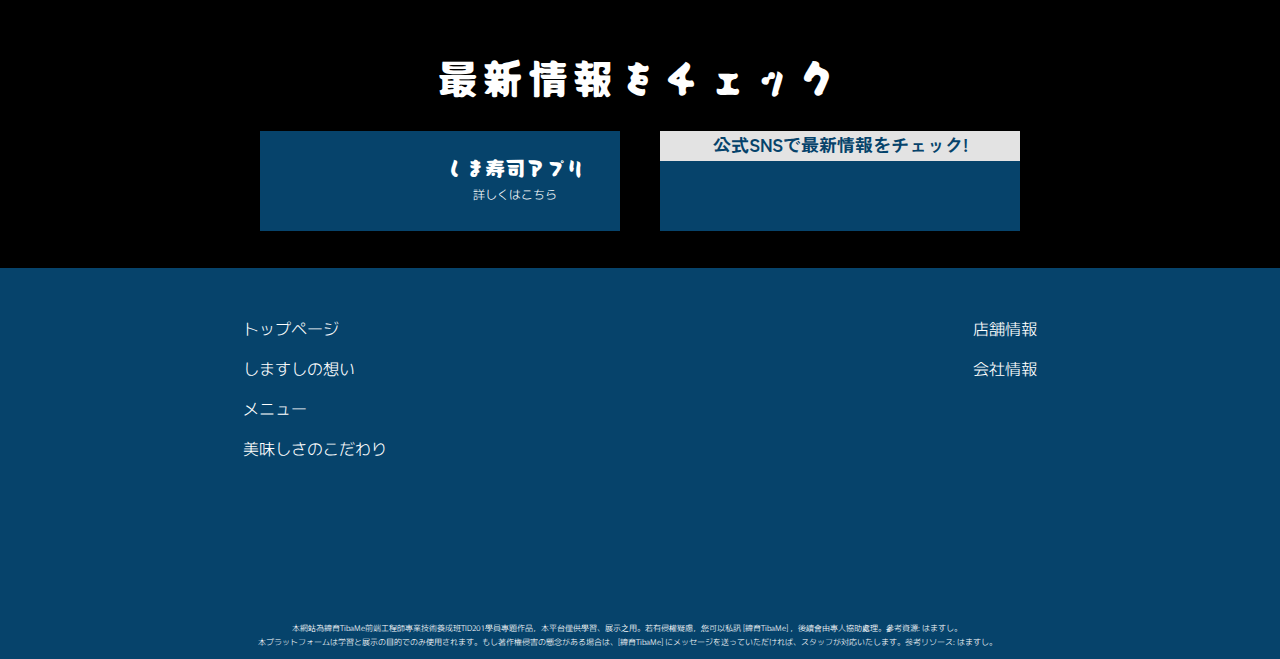
==== commit 66e94e15: "banner" ====
--- a/index.html
+++ b/index.html
@@ -22,7 +22,7 @@
       rel="stylesheet"
     />
     <script src="./js/jquery-3.7.1.js"></script>
-    <script src="./js/script.js"></script>
+    <script src="./js/footer.js"></script>
     <script src="https://cdn.jsdelivr.net/npm/gsap@3.12.5/dist/gsap.min.js"></script>
 
     <script src="https://cdn.jsdelivr.net/npm/gsap@3.12.5/dist/ScrollTrigger.min.js"></script>
@@ -104,7 +104,29 @@
     <div class="banner">
       <h1>オススメ情報</h1>
       <div class="bannerSec">
-        <img src="./assets/banner/首頁banner2_工作區域 1.jpg" alt="" />
+        
+
+        <div class="sliderBoard">
+          <div class="bannerContent">
+           <img src="./assets/banner/banner1.jpg" alt="" class="banner1">
+            <img src="./assets/banner/banner2.jpg" alt="" class="banner2">
+            <img src="./assets/banner/banner3.jpg" alt="" class="banner3">
+            <img src="./assets/banner/banner1.jpg" alt="" class="banner4">
+           <img src="./assets/banner/banner2.jpg" alt="" class="banner5">
+           <img src="./assets/banner/banner3.jpg" alt="" class="banner6">
+          </div>
+
+        </div>
+
+
+        <div class="contentButton">
+          <img src="./assets/banner/banner1.jpg" alt="" class="banner1">
+          <img src="./assets/banner/banner2.jpg" alt="" class="banner2">
+          <img src="./assets/banner/banner3.jpg" alt="" class="banner3">
+          <img src="./assets/banner/banner1.jpg" alt="" class="banner4">
+          <img src="./assets/banner/banner2.jpg" alt="" class="banner5">
+          <img src="./assets/banner/banner3.jpg" alt="" class="banner6">
+        </div>
       </div>
     </div>
 
--- a/css/middleSec.css
+++ b/css/middleSec.css
@@ -96,13 +96,32 @@
 .bannerSec {
   background-color: #06436b;
   width: 100%;
-  height: 450px;
+  height: 550px;
   margin-top: 20px;
   display: flex;
-}
-.bannerSec img {
+  flex-direction: column;
+  justify-content: center;
+}
+
+.sliderBoard {
   margin: auto;
   width: 970px;
+  height: 419px;
+}
+
+.bannerContent {
+  display: flex;
+}
+
+.bannerSec .bannerContent img {
+  margin: auto;
+  width: 970px;
+}
+
+.bannerSec .contentButton img {
+  margin: auto;
+  width: 200px;
+  margin-top: 10px;
 }
 
 /* ----------bigNews---------- */
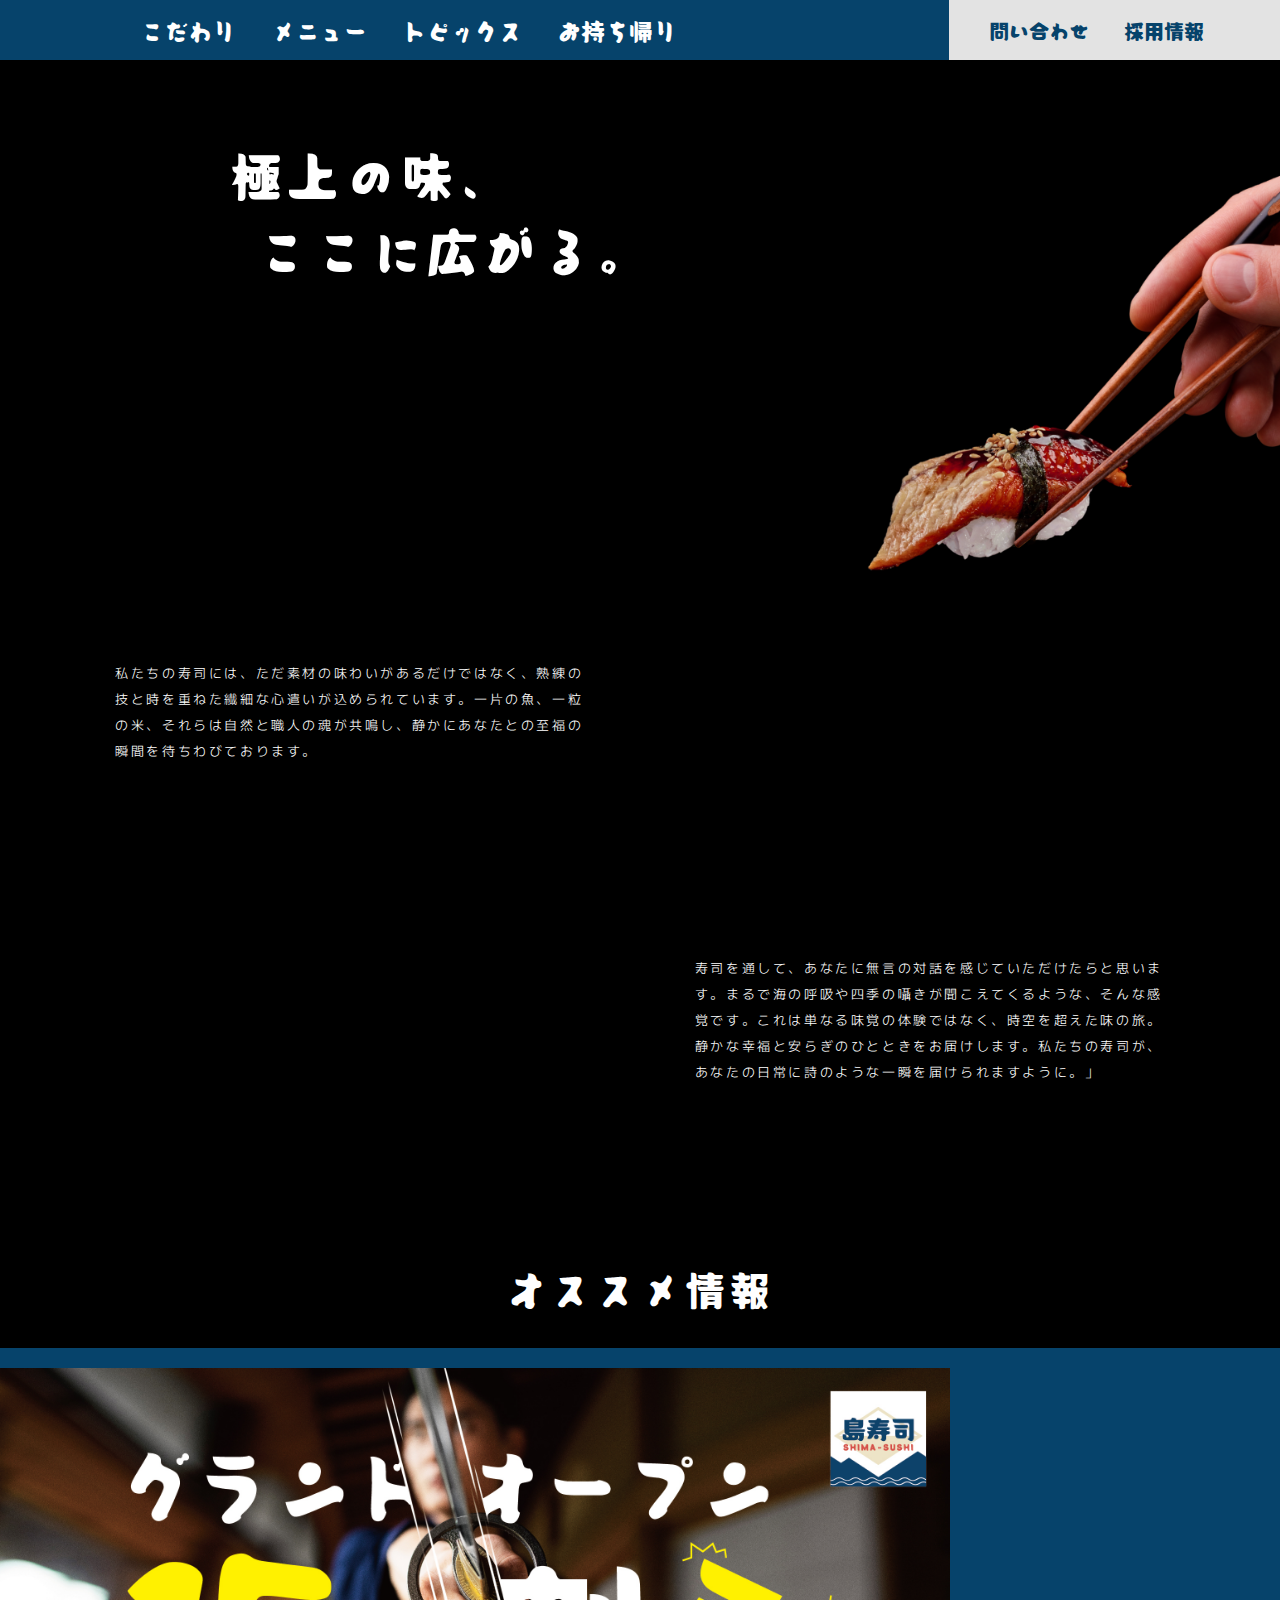
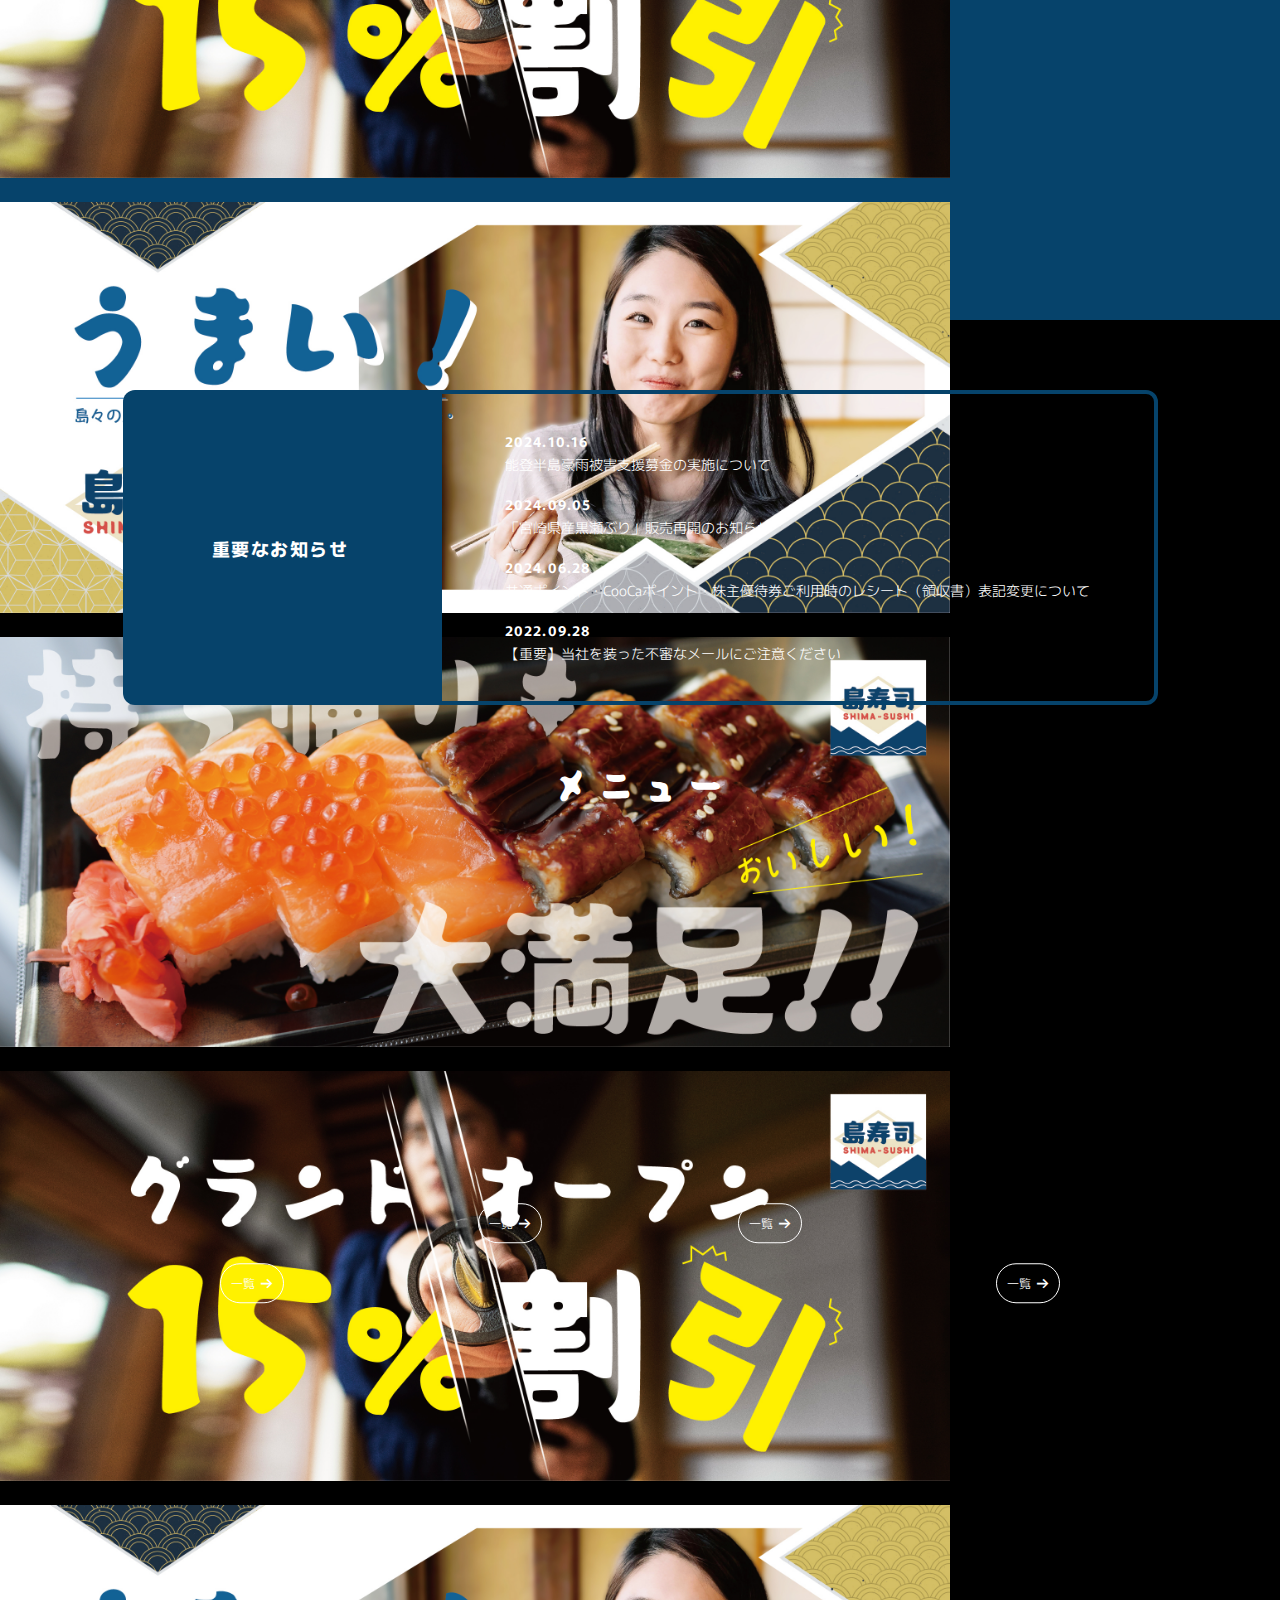
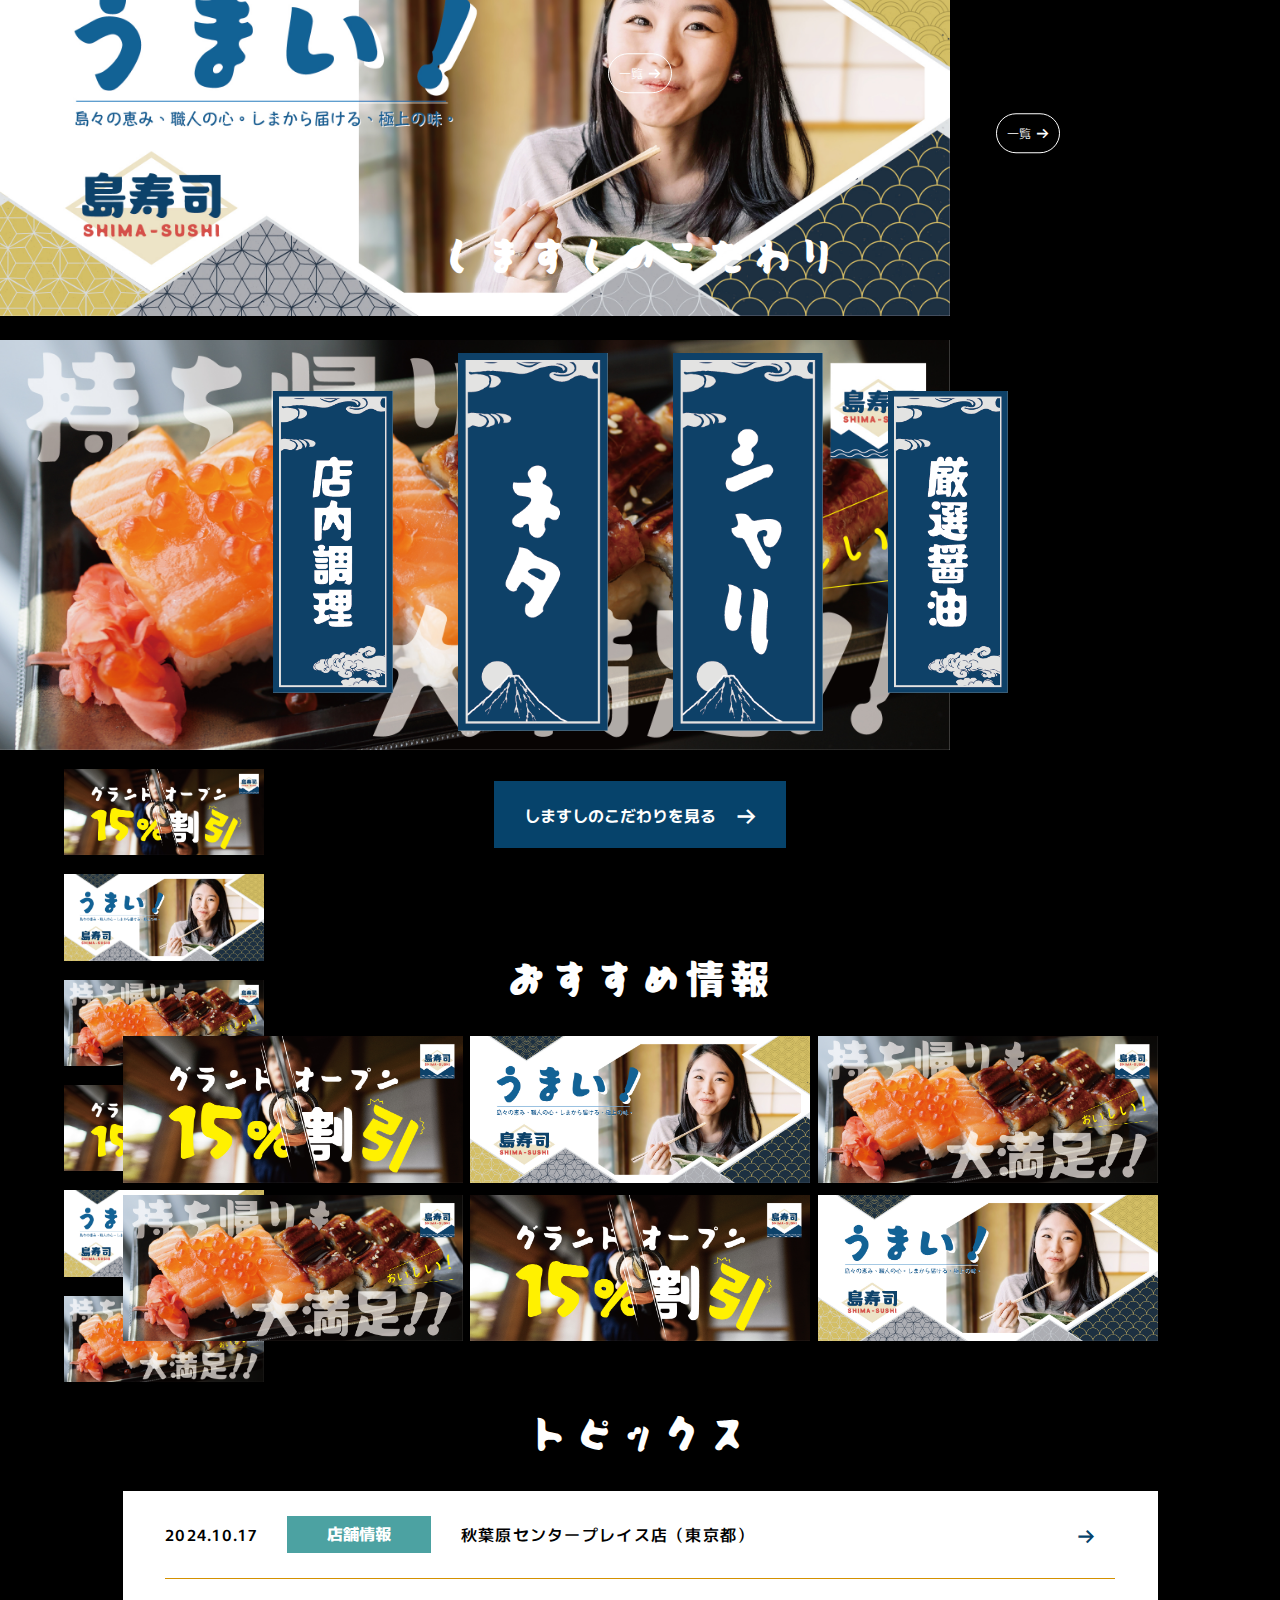
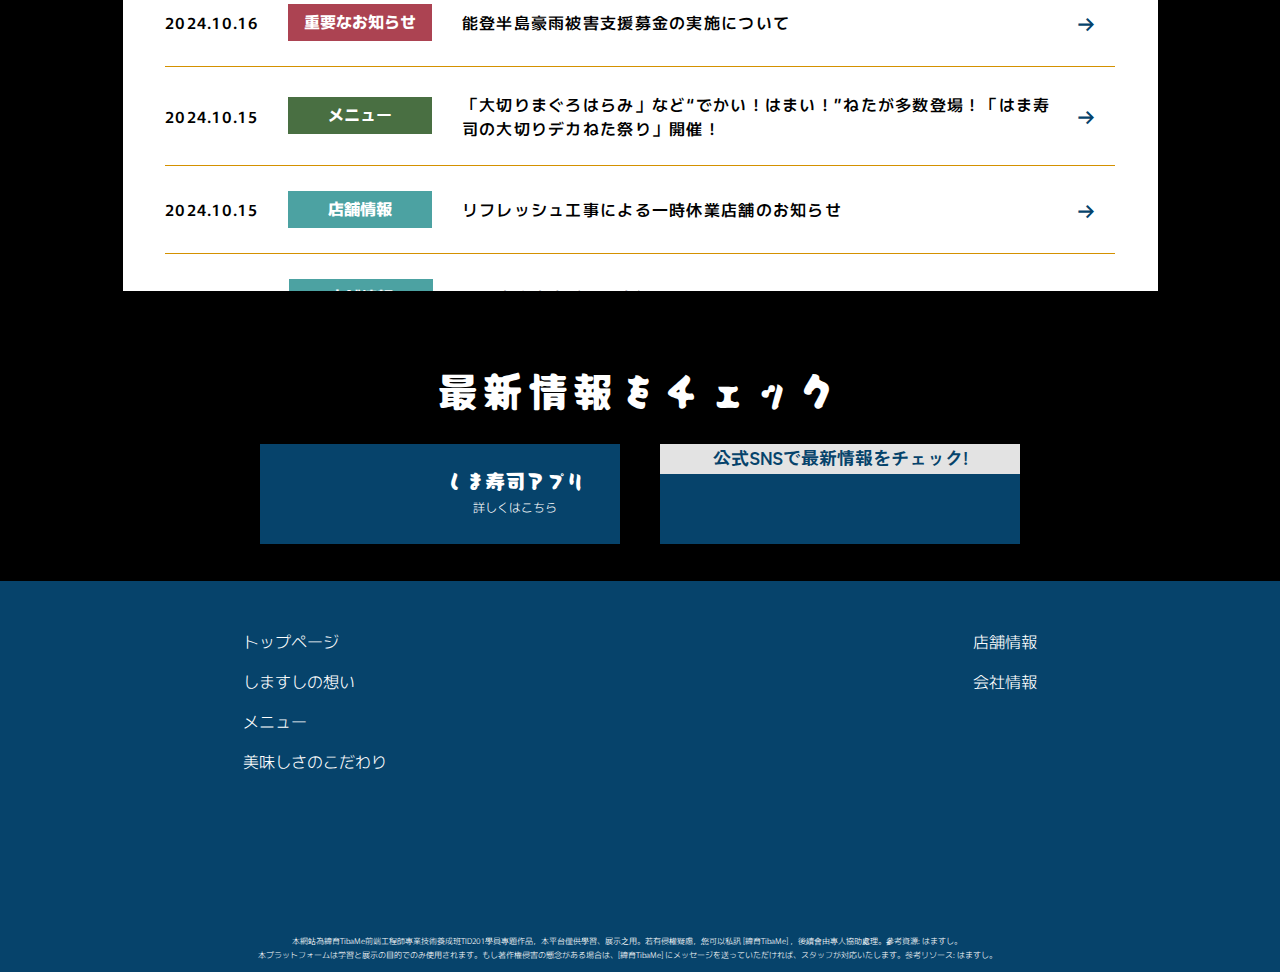
==== commit 0ccec9ca: "index動畫全數完成" ====
--- a/index.html
+++ b/index.html
@@ -22,13 +22,18 @@
       rel="stylesheet"
     />
     <script src="./js/jquery-3.7.1.js"></script>
+    <script src="./js/index.js"></script>
     <script src="./js/footer.js"></script>
+
     <script src="https://cdn.jsdelivr.net/npm/gsap@3.12.5/dist/gsap.min.js"></script>
 
     <script src="https://cdn.jsdelivr.net/npm/gsap@3.12.5/dist/ScrollTrigger.min.js"></script>
     <meta charset="UTF-8" />
     <meta name="viewport" content="width=device-width, initial-scale=1.0" />
     <title>Simasushi_index</title>
+
+    <link rel="stylesheet" href="css/slick.css" />
+    <link rel="stylesheet" href="css/slick-theme.css" />
   </head>
   <body>
     <header>
@@ -65,10 +70,10 @@
           </h1>
         </div>
         <img
-          src="./assets/index/main1.png"
+          src="./assets/index/main1_full 1.png"
           alt=""
           class="img1"
-          style="z-index: 3"
+          style="z-index: 200"
         />
         <img
           src="./assets/index/main2.png"
@@ -89,7 +94,7 @@
         </p>
       </div>
       <div class="content2">
-        <p class="indexSex2">
+        <p>
           寿司を通して、あなたに無言の対話を感じていただけたらと思います。まるで海の呼吸や四季の囁きが聞こえてくるような、そんな感覚です。これは単なる味覚の体験ではなく、時空を超えた味の旅。静かな幸福と安らぎのひとときをお届けします。私たちの寿司が、あなたの日常に詩のような一瞬を届けられますように。」
         </p>
       </div>
@@ -104,31 +109,50 @@
     <div class="banner">
       <h1>オススメ情報</h1>
       <div class="bannerSec">
-        
-
-        <div class="sliderBoard">
-          <div class="bannerContent">
-           <img src="./assets/banner/banner1.jpg" alt="" class="banner1">
-            <img src="./assets/banner/banner2.jpg" alt="" class="banner2">
-            <img src="./assets/banner/banner3.jpg" alt="" class="banner3">
-            <img src="./assets/banner/banner1.jpg" alt="" class="banner4">
-           <img src="./assets/banner/banner2.jpg" alt="" class="banner5">
-           <img src="./assets/banner/banner3.jpg" alt="" class="banner6">
-          </div>
-
-        </div>
-
-
-        <div class="contentButton">
-          <img src="./assets/banner/banner1.jpg" alt="" class="banner1">
-          <img src="./assets/banner/banner2.jpg" alt="" class="banner2">
-          <img src="./assets/banner/banner3.jpg" alt="" class="banner3">
-          <img src="./assets/banner/banner1.jpg" alt="" class="banner4">
-          <img src="./assets/banner/banner2.jpg" alt="" class="banner5">
-          <img src="./assets/banner/banner3.jpg" alt="" class="banner6">
-        </div>
-      </div>
-    </div>
+        <div class="sliderFor">
+          <div><img src="./assets/banner/banner1.jpg" alt="" /></div>
+          <div><img src="./assets/banner/banner2.jpg" alt="" /></div>
+          <div><img src="./assets/banner/banner3.jpg" alt="" /></div>
+          <div><img src="./assets/banner/banner1.jpg" alt="" /></div>
+          <div><img src="./assets/banner/banner2.jpg" alt="" /></div>
+          <div><img src="./assets/banner/banner3.jpg" alt="" /></div>
+        </div>
+
+        <div class="sliderNav">
+          <div><img src="./assets/banner/banner1.jpg" alt="" /></div>
+          <div><img src="./assets/banner/banner2.jpg" alt="" /></div>
+          <div><img src="./assets/banner/banner3.jpg" alt="" /></div>
+          <div><img src="./assets/banner/banner1.jpg" alt="" /></div>
+          <div><img src="./assets/banner/banner2.jpg" alt="" /></div>
+          <div><img src="./assets/banner/banner3.jpg" alt="" /></div>
+        </div>
+      </div>
+    </div>
+
+    <script src="./js/jquery-3.7.1.js"></script>
+    <script src="./js/slick.js"></script>
+    <script>
+      $(".sliderFor").slick({
+        slidesToShow: 1,
+        slidesToScroll: 1,
+        arrows: false,
+        fade: true,
+        asNavFor: ".sliderNav",
+      });
+      $(".sliderNav").slick({
+        slidesToShow: 5,
+        slidesToScroll: 1,
+        asNavFor: ".sliderFor",
+        dots: true,
+        centerMode: true,
+        centerPadding: "40px",
+        focusOnSelect: true,
+        autoplay: true, // 啟用自動播放
+        autoplaySpeed: 3000, // 設定每張圖片顯示的時間（毫秒）
+        infinite: true, // 使滑塊無限循環
+        speed: 500, // 切換速度（毫秒）
+      });
+    </script>
 
     <!-- --------------bigNews----------------- -->
 
@@ -172,11 +196,10 @@
         <h1>メニュー</h1>
         <div class="topContainer">
           <div class="menuLeft">
-            <div class="boxLimit">
+            <div class="boxPlay boxLimit">
               <video
                 src="./assets/index/video/kikangentei.mp4"
                 muted
-                autoplay
                 loop
               ></video>
               <img
@@ -194,13 +217,8 @@
                 <span class="arrow-right">→</span>
               </button>
             </div>
-            <div class="boxNigiri">
-              <video
-                src="./assets/index/video/maguro.mp4"
-                muted
-                autoplay
-                loop
-              ></video>
+            <div class="boxPlay boxNigiri">
+              <video src="./assets/index/video/maguro.mp4" muted loop></video>
               <img
                 src="./assets/index/menu_nigiri_title@2x.png"
                 alt=""
@@ -218,11 +236,10 @@
             </div>
           </div>
           <div class="menuRight">
-            <div class="boxMeat">
+            <div class="boxPlay boxMeat">
               <video
                 src="./assets/index/video/nikunigiri.mp4"
                 muted
-                autoplay
                 loop
               ></video>
               <img
@@ -240,13 +257,8 @@
                 <span class="arrow-right">→</span>
               </button>
             </div>
-            <div class="boxGunkan">
-              <video
-                src="./assets/index/video/ikura.mp4"
-                muted
-                autoplay
-                loop
-              ></video>
+            <div class="boxPlay boxGunkan">
+              <video src="./assets/index/video/ikura.mp4" muted loop></video>
               <img
                 src="./assets/index/menu_gunkan_title@2x.png"
                 alt=""
@@ -267,11 +279,10 @@
         </div>
         <div class="bottomContainer">
           <div class="menuLeftRight">
-            <div class="boxSideMenu">
+            <div class="boxPlay boxSideMenu">
               <video
                 src="./assets/index/video/chawanmushi.mp4"
                 muted
-                autoplay
                 loop
               ></video>
               <img
@@ -290,11 +301,10 @@
               </button>
             </div>
             <div class="menuMiddle">
-              <div class="boxTakeout">
+              <div class="boxPlay boxTakeout">
                 <video
                   src="./assets/index/video/takeout.mp4"
                   muted
-                  autoplay
                   loop
                 ></video>
                 <img
@@ -313,13 +323,8 @@
                 </button>
               </div>
             </div>
-            <div class="boxSet">
-              <video
-                src="./assets/index/video/hamakko.mp4"
-                muted
-                autoplay
-                loop
-              ></video>
+            <div class="boxPlay boxSet">
+              <video src="./assets/index/video/hamakko.mp4" muted loop></video>
               <img
                 src="./assets/index/menu_kids_title@2x.png"
                 alt=""
@@ -401,32 +406,28 @@
       <h1>おすすめ情報</h1>
       <div class="container">
         <div class="image-wrapper">
-        <img src="./assets/banner/首頁banner2_工作區域 1.jpg" alt="" />
-        <div class="overlay"></div>
-      </div>
-      <div class="image-wrapper">
-      <img src="./assets/banner/主banner_工作區域 1.jpg" alt="" />
-      <div class="overlay"></div>
-    </div> 
-    <div class="image-wrapper">
-     <img src="./assets/banner/banner３_工作區域 1 複本.jpg" alt="" />
-     <div class="overlay"></div>
-    </div> 
-    <div class="image-wrapper">
-     <img src="./assets/banner/banner３_工作區域 1 複本.jpg" alt="" />
-     <div class="overlay"></div>
-    </div>
-    <div class="image-wrapper">
-     <img src="./assets/banner/首頁banner2_工作區域 1.jpg" alt="" />
-     <div class="overlay"></div>
-    </div>
-    <div class="image-wrapper">
-     <img src="./assets/banner/主banner_工作區域 1.jpg" alt="" />
-     <div class="overlay"></div>
-    
-    </div>
-
-        
+          <img src="./assets/banner/banner1.jpg" alt="" />
+          <div class="overlay"></div>
+        </div>
+        <div class="image-wrapper">
+          <img src="./assets/banner/banner2.jpg" alt="" />
+          <div class="overlay"></div>
+        </div>
+        <div class="image-wrapper">
+          <img src="./assets/banner/banner3.jpg" alt="" />
+          <div class="overlay"></div>
+        </div>
+        <div class="image-wrapper">
+          <img src="./assets/banner/banner3.jpg" alt="" />
+          <div class="overlay"></div>
+        </div>
+        <div class="image-wrapper">
+          <img src="./assets/banner/banner1.jpg" alt="" />
+          <div class="overlay"></div>
+        </div>
+        <div class="image-wrapper">
+          <img src="./assets/banner/banner2.jpg" alt="" />
+          <div class="overlay"></div>
         </div>
       </div>
     </div>
--- a/css/middleSec.css
+++ b/css/middleSec.css
@@ -18,6 +18,7 @@
 .mainImg {
   position: relative;
   height: 964px;
+  overflow: hidden;
 }
 
 .mainImg .img1,
@@ -26,7 +27,15 @@
   width: 100%;
   height: auto;
   position: absolute;
-}
+  z-index: 1000;
+}
+
+.mainImg .img1 {
+  width: 1510px;
+  top: -180px;
+  left: -35px;
+}
+
 .mainImg .container {
   position: absolute;
   top: 8%;
@@ -45,9 +54,9 @@
 .indexSec2 {
   width: 100%;
   position: absolute;
-  height: 500px;
-  top: 650px;
-  z-index: 300;
+  /* height: 500px; */
+  top: 700px;
+  z-index: 100;
 }
 .indexSec2 img {
   position: absolute;
@@ -57,11 +66,9 @@
 .sec1Wrapper .content1,
 .sec1Wrapper .content2 {
   width: 470px;
-  /* height: 120px; */
   color: #fff;
   font-family: "Murecho", sans-serif;
   font-optical-sizing: auto;
-  /* font-weight: 600; */
   font-style: normal;
   font-size: 13px;
   line-height: 200%;
@@ -77,7 +84,7 @@
 
 .sec1Wrapper .content2 {
   position: absolute;
-  top: 840px;
+  top: 895px;
   right: 9%;
   z-index: 301;
 }
@@ -96,32 +103,33 @@
 .bannerSec {
   background-color: #06436b;
   width: 100%;
-  height: 550px;
+  height: 572px;
+  /* margin-top: 20px; */
+  /* display: flex;
+  flex-direction: column;
+  justify-content: center; */
+}
+
+.sliderFor {
+  margin: auto;
+}
+
+.sliderFor img {
+  margin: auto;
   margin-top: 20px;
-  display: flex;
-  flex-direction: column;
-  justify-content: center;
-}
-
-.sliderBoard {
-  margin: auto;
-  width: 970px;
-  height: 419px;
-}
-
-.bannerContent {
-  display: flex;
-}
-
-.bannerSec .bannerContent img {
-  margin: auto;
-  width: 970px;
-}
-
-.bannerSec .contentButton img {
+  width: 950px;
+}
+
+.sliderNav img {
   margin: auto;
   width: 200px;
-  margin-top: 10px;
+  margin-top: 15px;
+  /* margin-bottom: 20px; */
+}
+
+.sliderNav {
+  width: 90%;
+  margin: auto;
 }
 
 /* ----------bigNews---------- */
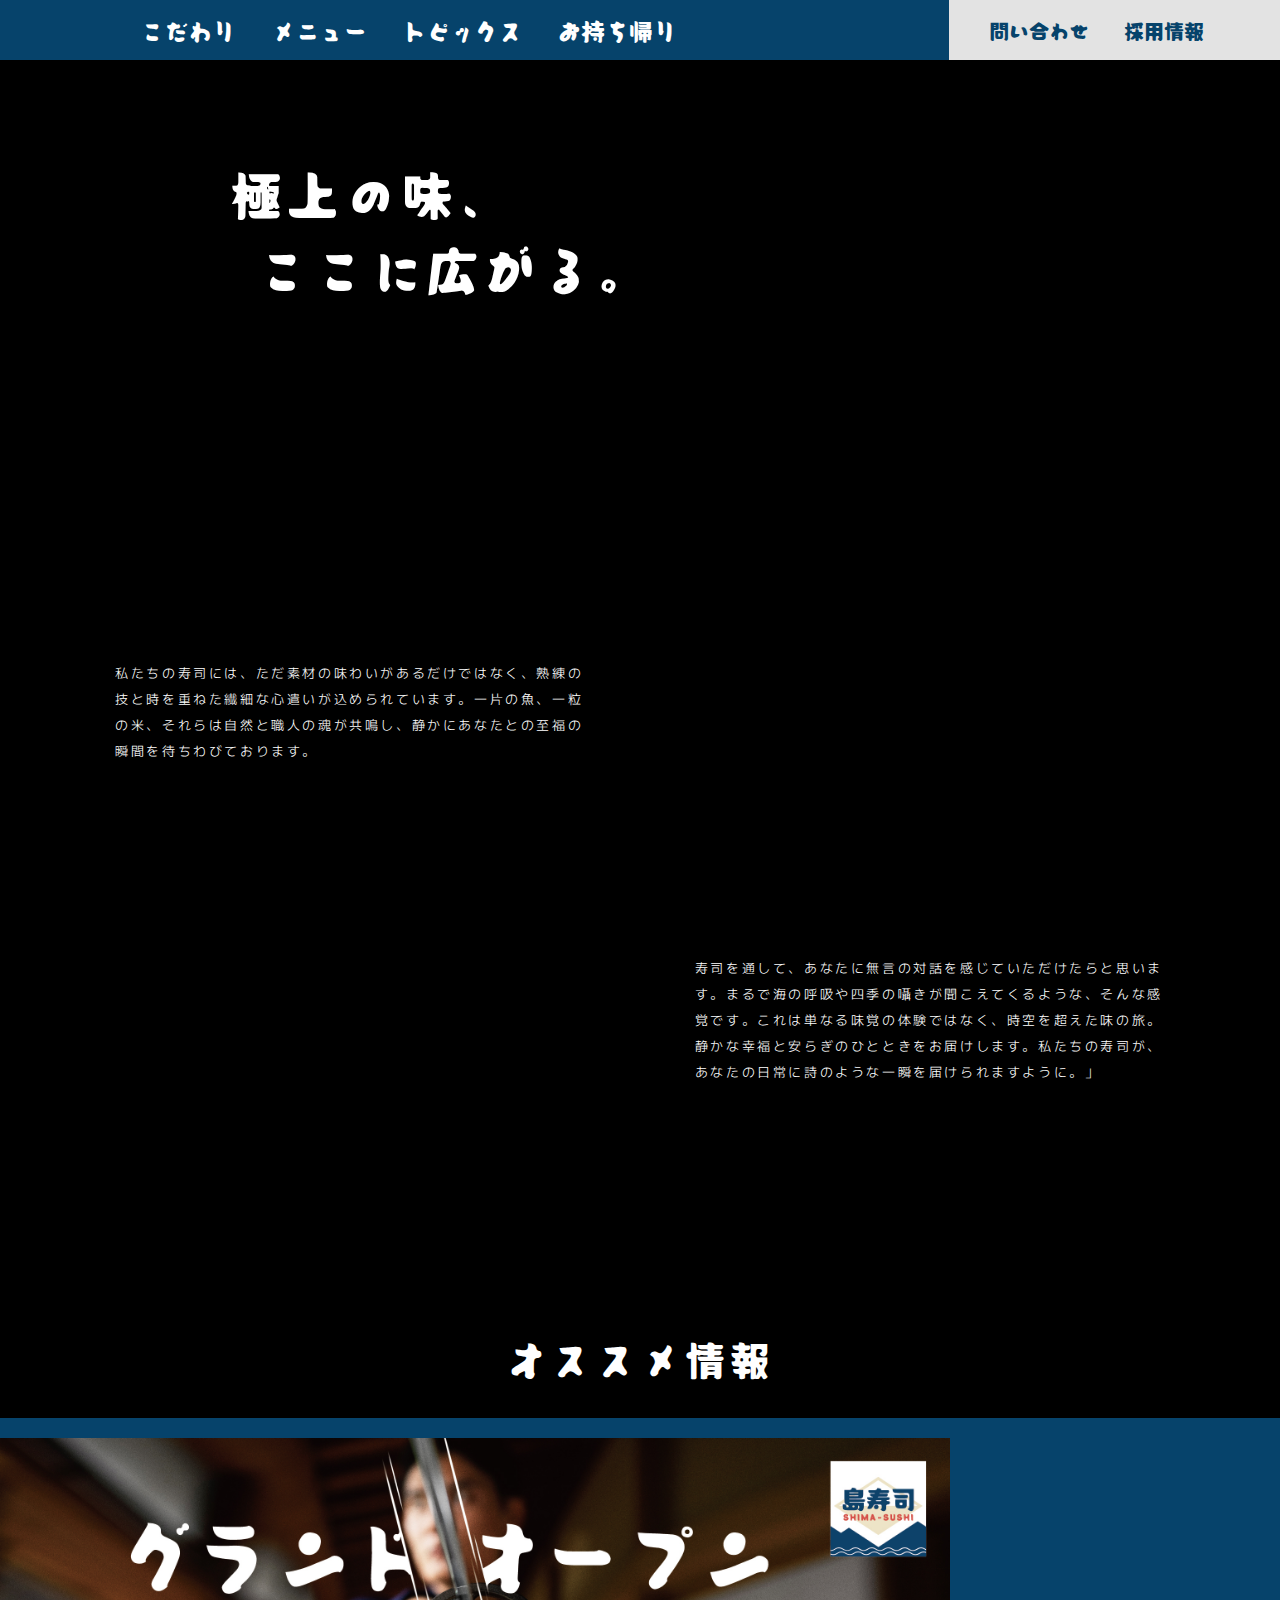
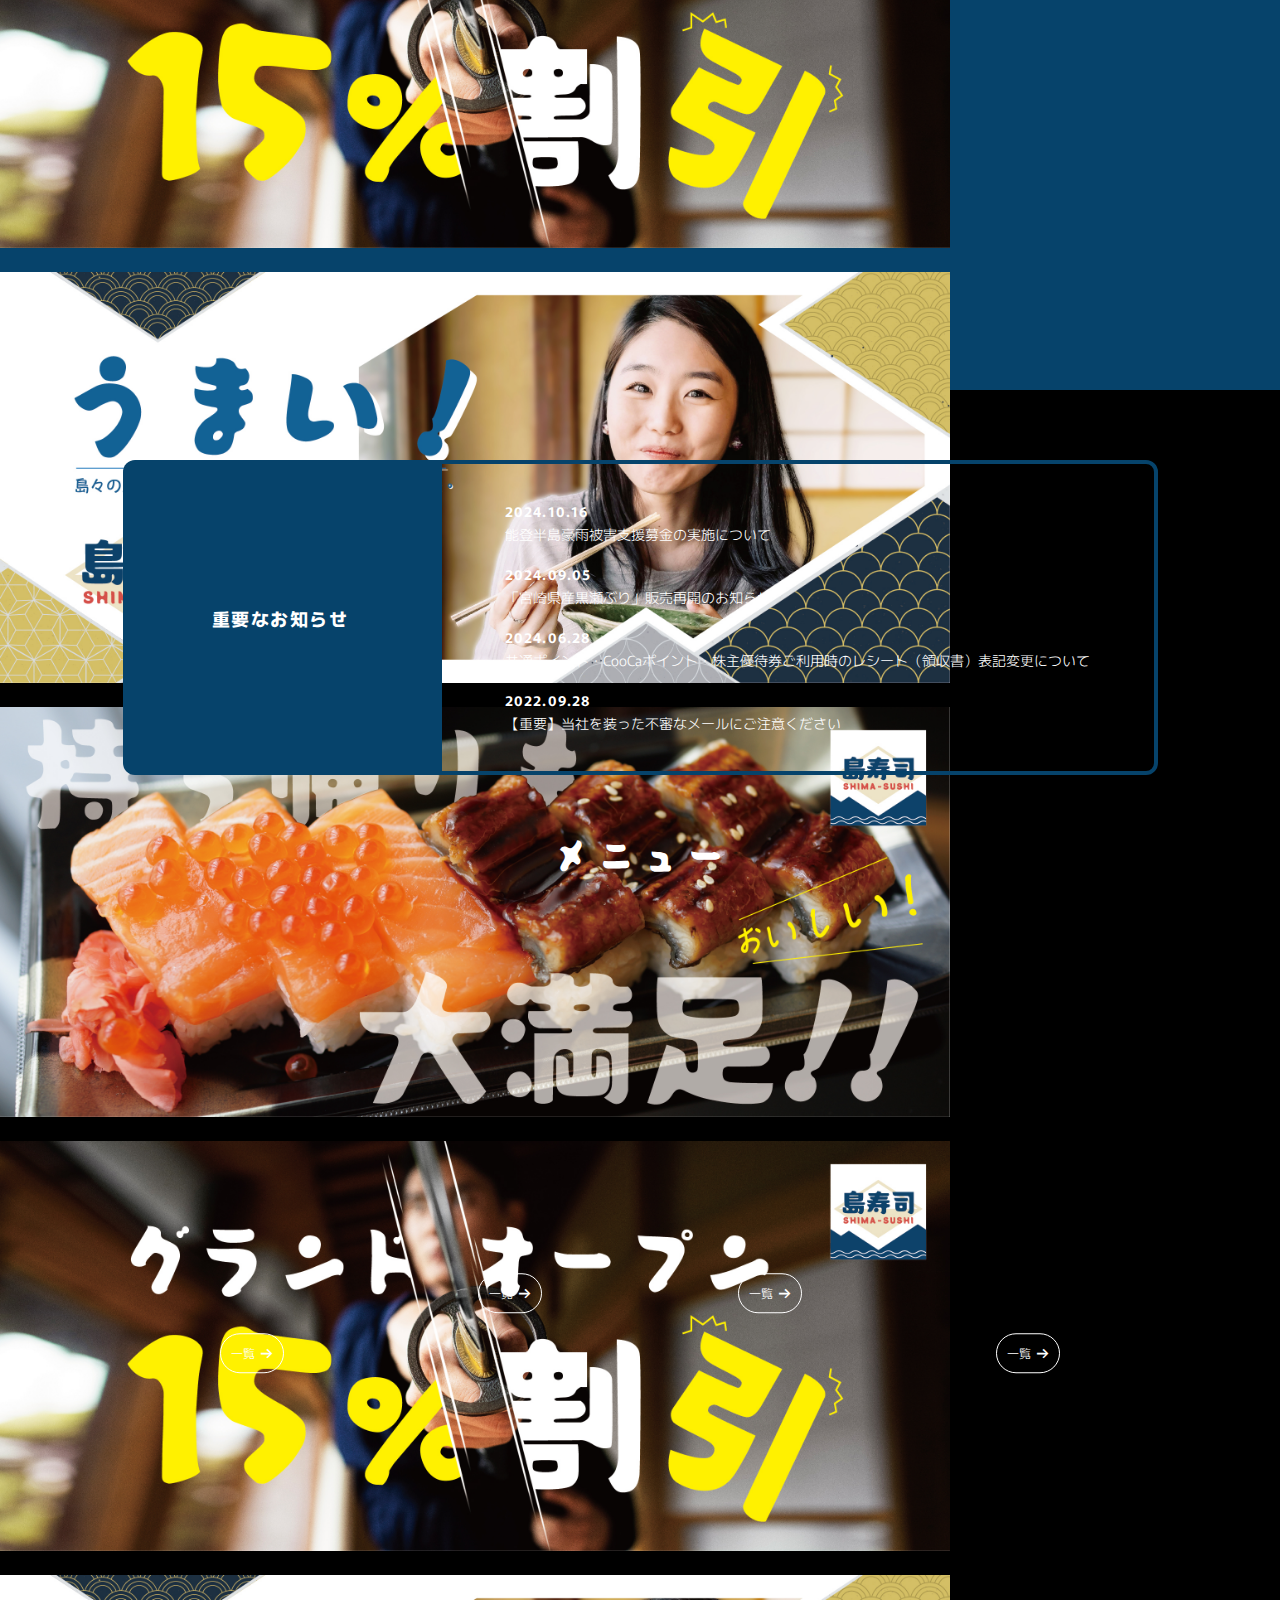
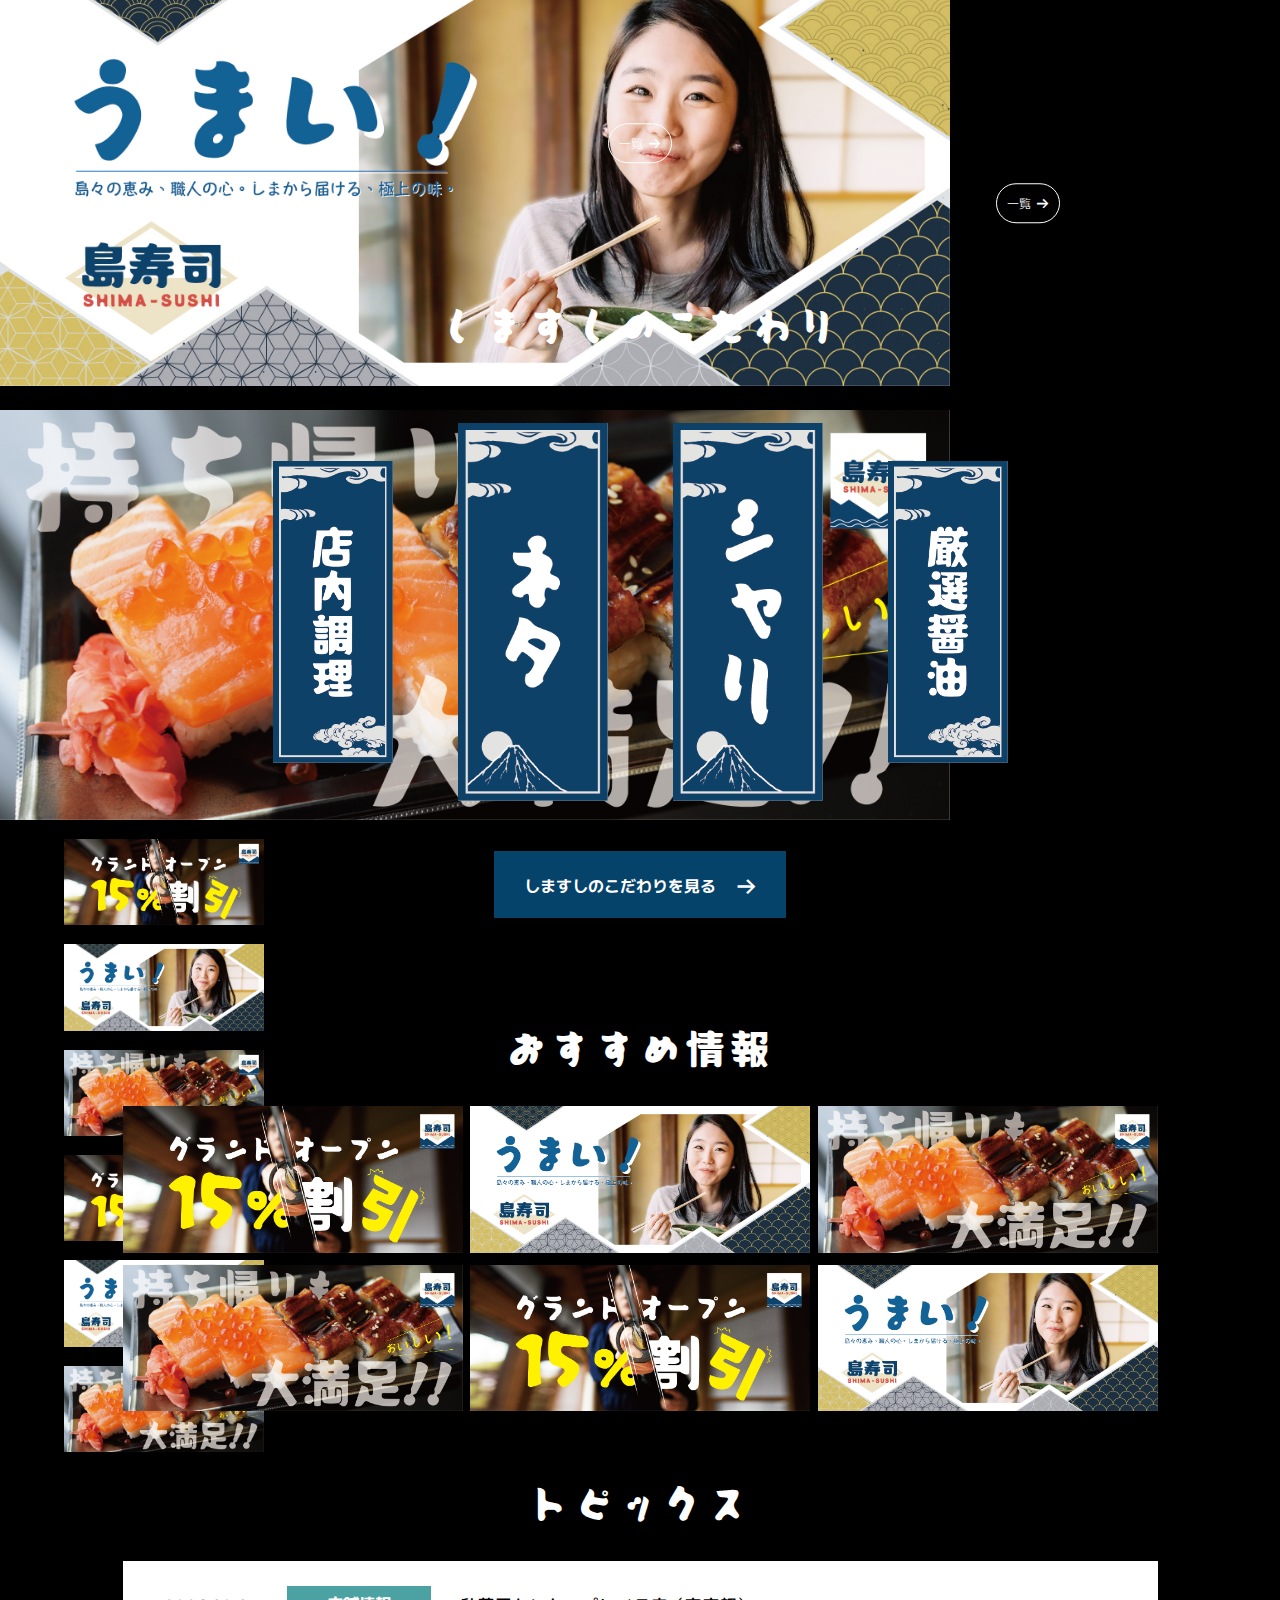
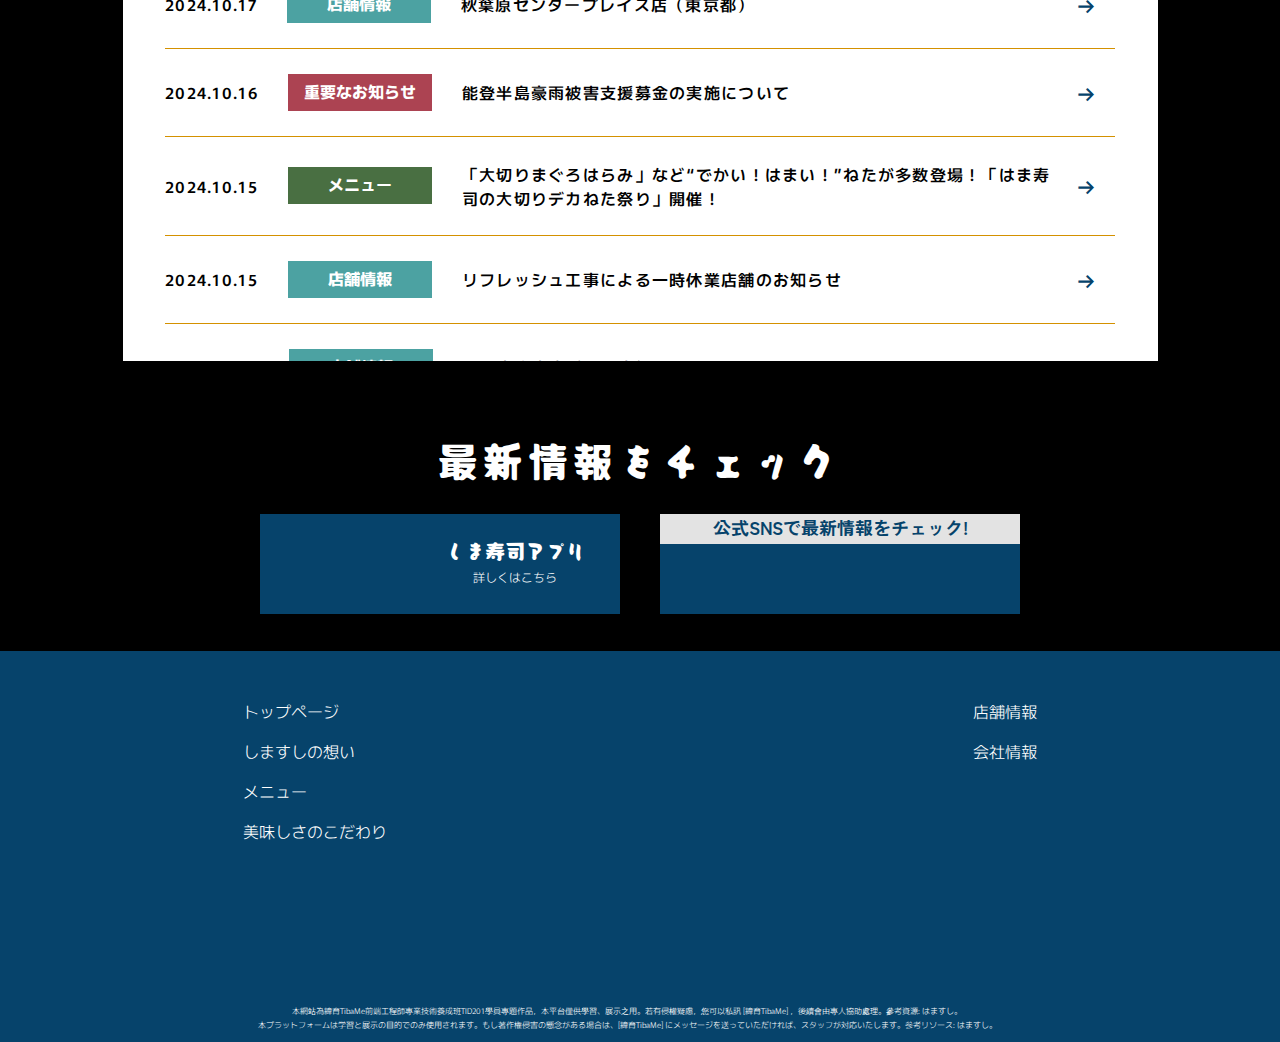
==== commit 23ad8e66: "nva Rwd初步" ====
--- a/index.html
+++ b/index.html
@@ -23,6 +23,7 @@
     />
     <script src="./js/jquery-3.7.1.js"></script>
     <script src="./js/index.js"></script>
+    <script src="./js/header.js"></script>
     <script src="./js/footer.js"></script>
 
     <script src="https://cdn.jsdelivr.net/npm/gsap@3.12.5/dist/gsap.min.js"></script>
@@ -42,11 +43,23 @@
           <a href="./index.html" class="logo">
             <img src="./assets/logo/logo.jpg" alt="" width="85px" />
           </a>
-          <ul>
+          <ul class="navlist">
             <a href="./about.html"> <li>こだわり</li></a>
             <a href="./menu.html"> <li>メニュー</li></a>
             <a href=""><li>トピックス</li></a>
             <a href=""><li>お持ち帰り</li></a>
+          </ul>
+          <ul class="sidelist">
+            <div class="listContent">
+              <a href="./about.html"> <li>こだわり</li></a>
+              <a href="./menu.html"> <li>メニュー</li></a>
+              <a href=""><li class="liHide">トピックス</li></a>
+            </div>
+            <div class="hamburger">
+              <span></span>
+              <span></span>
+              <span></span>
+            </div>
           </ul>
         </div>
         <div class="rightNav">
@@ -70,19 +83,19 @@
           </h1>
         </div>
         <img
-          src="./assets/index/main1_full 1.png"
+          src="./assets/index/img1_long.png"
           alt=""
           class="img1"
           style="z-index: 200"
         />
         <img
-          src="./assets/index/main2.png"
+          src="./assets/index/img2_long.png"
           alt=""
           class="img2"
           style="z-index: 2"
         />
         <img
-          src="./assets/index/main3.png"
+          src="./assets/index/img3_long.png"
           alt=""
           class="img3"
           style="z-index: 1"
--- a/css/header.css
+++ b/css/header.css
@@ -5,7 +5,10 @@
 }
 header {
   display: flex;
-
+  width: 100%;
+  position: fixed;
+  top: 0;
+  z-index: 2000;
   /* background-color: #06436b; */
 }
 a {
@@ -20,7 +23,7 @@
   display: flex;
   width: 100%;
   height: 60px;
-  /* max-width: 1200px; */
+
   margin: auto;
 }
 .leftNav {
@@ -38,12 +41,6 @@
   z-index: 100;
 }
 
-.test {
-  background-color: #f06565;
-  width: 1200px;
-  height: 60px;
-  margin: auto;
-}
 .rightNav {
   background-color: #e3e3e3;
   flex: 93;
@@ -90,3 +87,75 @@
 nav li:hover {
   opacity: 0.75;
 }
+
+/* -----------sidemenu------------ */
+.sidelist {
+  display: none;
+}
+
+.listContent {
+  display: flex;
+}
+
+.hamburger {
+  display: flex;
+  flex-direction: column;
+  margin-top: 3px;
+  float: left;
+}
+.hamburger span {
+  width: 25px;
+  height: 3.5px;
+  margin: 2.5px 0;
+  border-radius: 8px;
+  background-color: #ffffff;
+  transform-origin: left center;
+  transition: transform 0.4s ease, opacity 0.4s ease;
+}
+
+.hamburger.active span:nth-child(1) {
+  transform: rotate(45deg);
+}
+.hamburger.active span:nth-child(2) {
+  opacity: 0;
+}
+.hamburger.active span:nth-child(3) {
+  transform: rotate(-45deg);
+}
+
+/* -------------RWD-------------------- */
+
+@media screen and (max-width: 1024px) {
+  nav {
+    width: 100%;
+  }
+  .leftNav {
+    flex: 1;
+    width: 100%;
+    background-color: #06436b;
+  }
+  .rightNav {
+    display: none;
+  }
+  .navlist {
+    display: none;
+  }
+  .logo {
+    margin-left: 6%;
+  }
+  .sidelist {
+    display: flex;
+    align-items: center;
+    justify-content: flex-end;
+    width: 100%;
+  }
+  .hamburger {
+    margin-right: 30px;
+  }
+
+  @media screen and (max-width: 768px) {
+    .liHide {
+      display: none;
+    }
+  }
+}
--- a/css/middleSec.css
+++ b/css/middleSec.css
@@ -13,27 +13,27 @@
 
 .sec1Wrapper {
   position: relative;
+  width: 100%;
   height: 1200px;
+  margin-top: 60px;
+  /* border: #ff0000 solid 5px; */
 }
 .mainImg {
   position: relative;
-  height: 964px;
+  width: 100%;
+  height: 100%;
   overflow: hidden;
+  /* border: #ff0000 solid 5px; */
 }
 
 .mainImg .img1,
 .mainImg .img2,
 .mainImg .img3 {
-  width: 100%;
+  width: 120%;
   height: auto;
   position: absolute;
+  top: -210px;
   z-index: 1000;
-}
-
-.mainImg .img1 {
-  width: 1510px;
-  top: -180px;
-  left: -35px;
 }
 
 .mainImg .container {
@@ -54,8 +54,7 @@
 .indexSec2 {
   width: 100%;
   position: absolute;
-  /* height: 500px; */
-  top: 700px;
+  top: 710px;
   z-index: 100;
 }
 .indexSec2 img {
@@ -99,6 +98,7 @@
   letter-spacing: 4.8px;
   text-align: center;
   margin-bottom: 30px;
+  margin-top: 70px;
 }
 .bannerSec {
   background-color: #06436b;
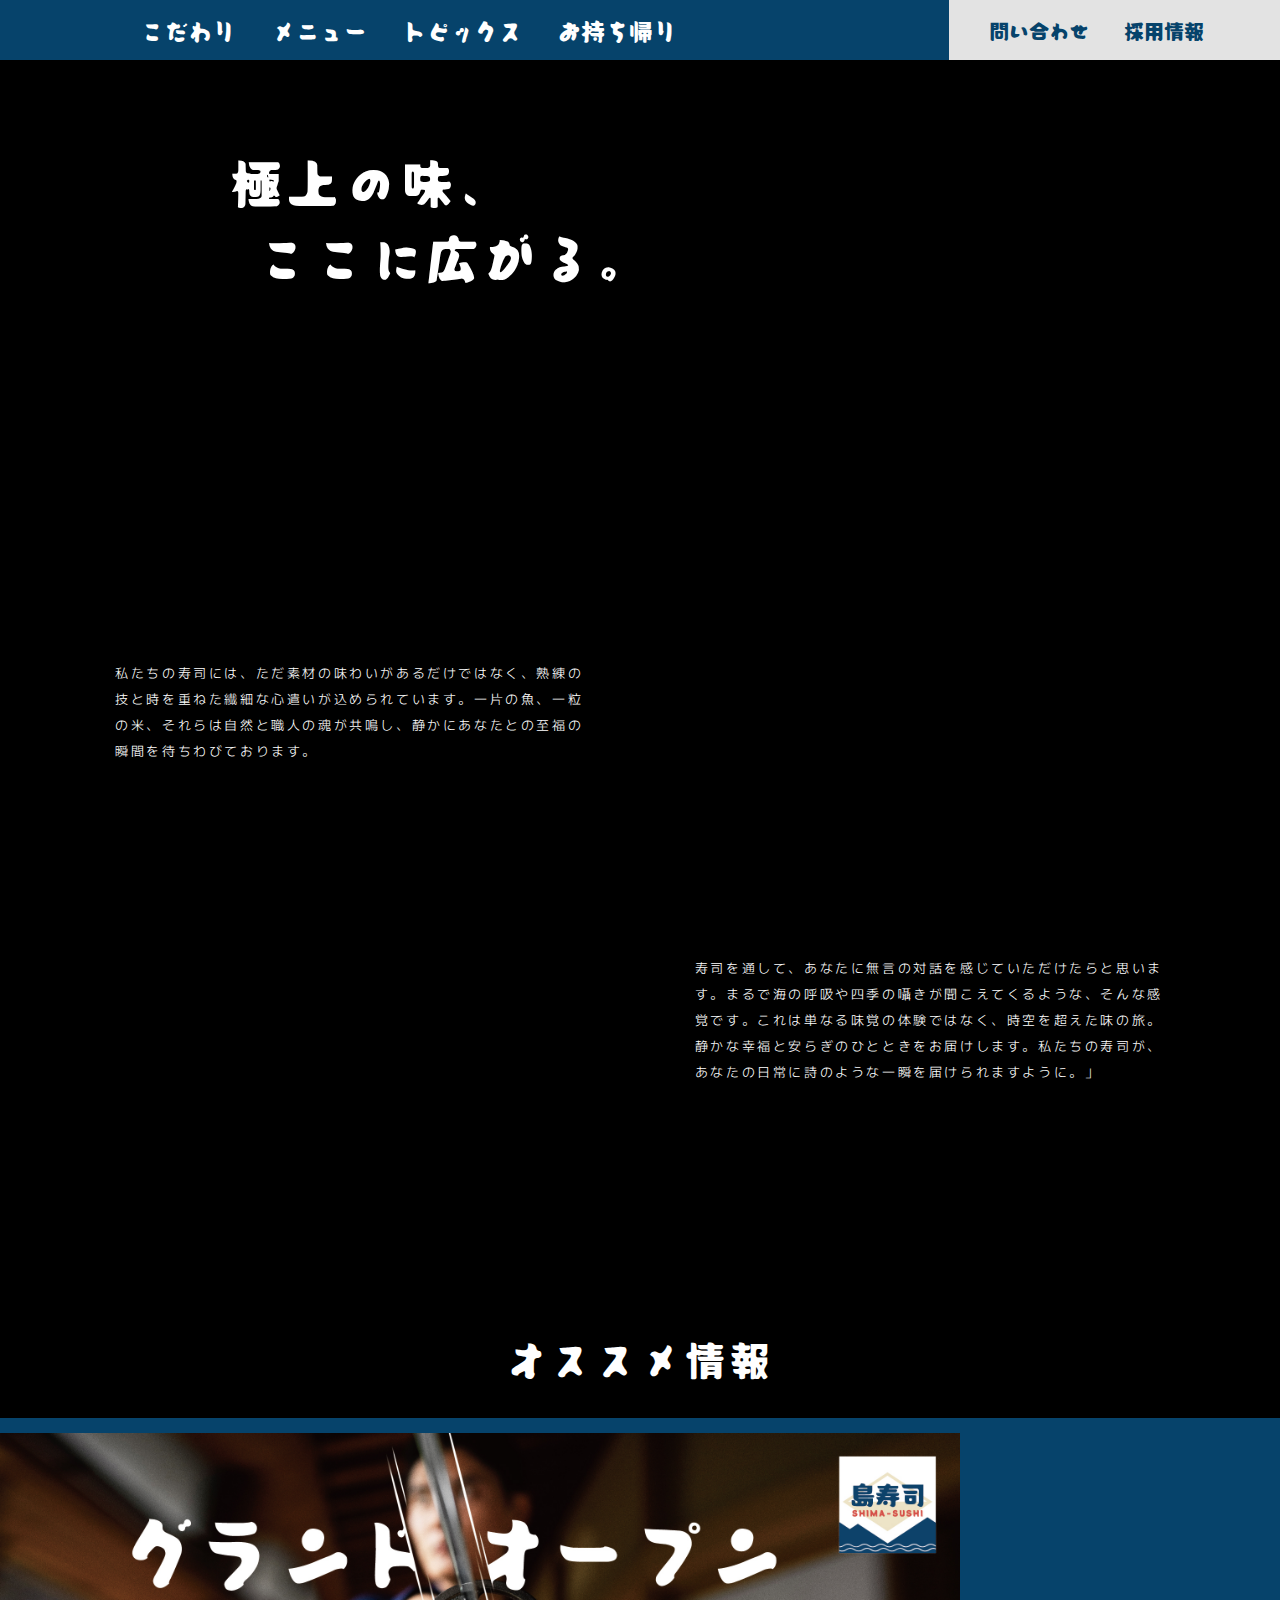
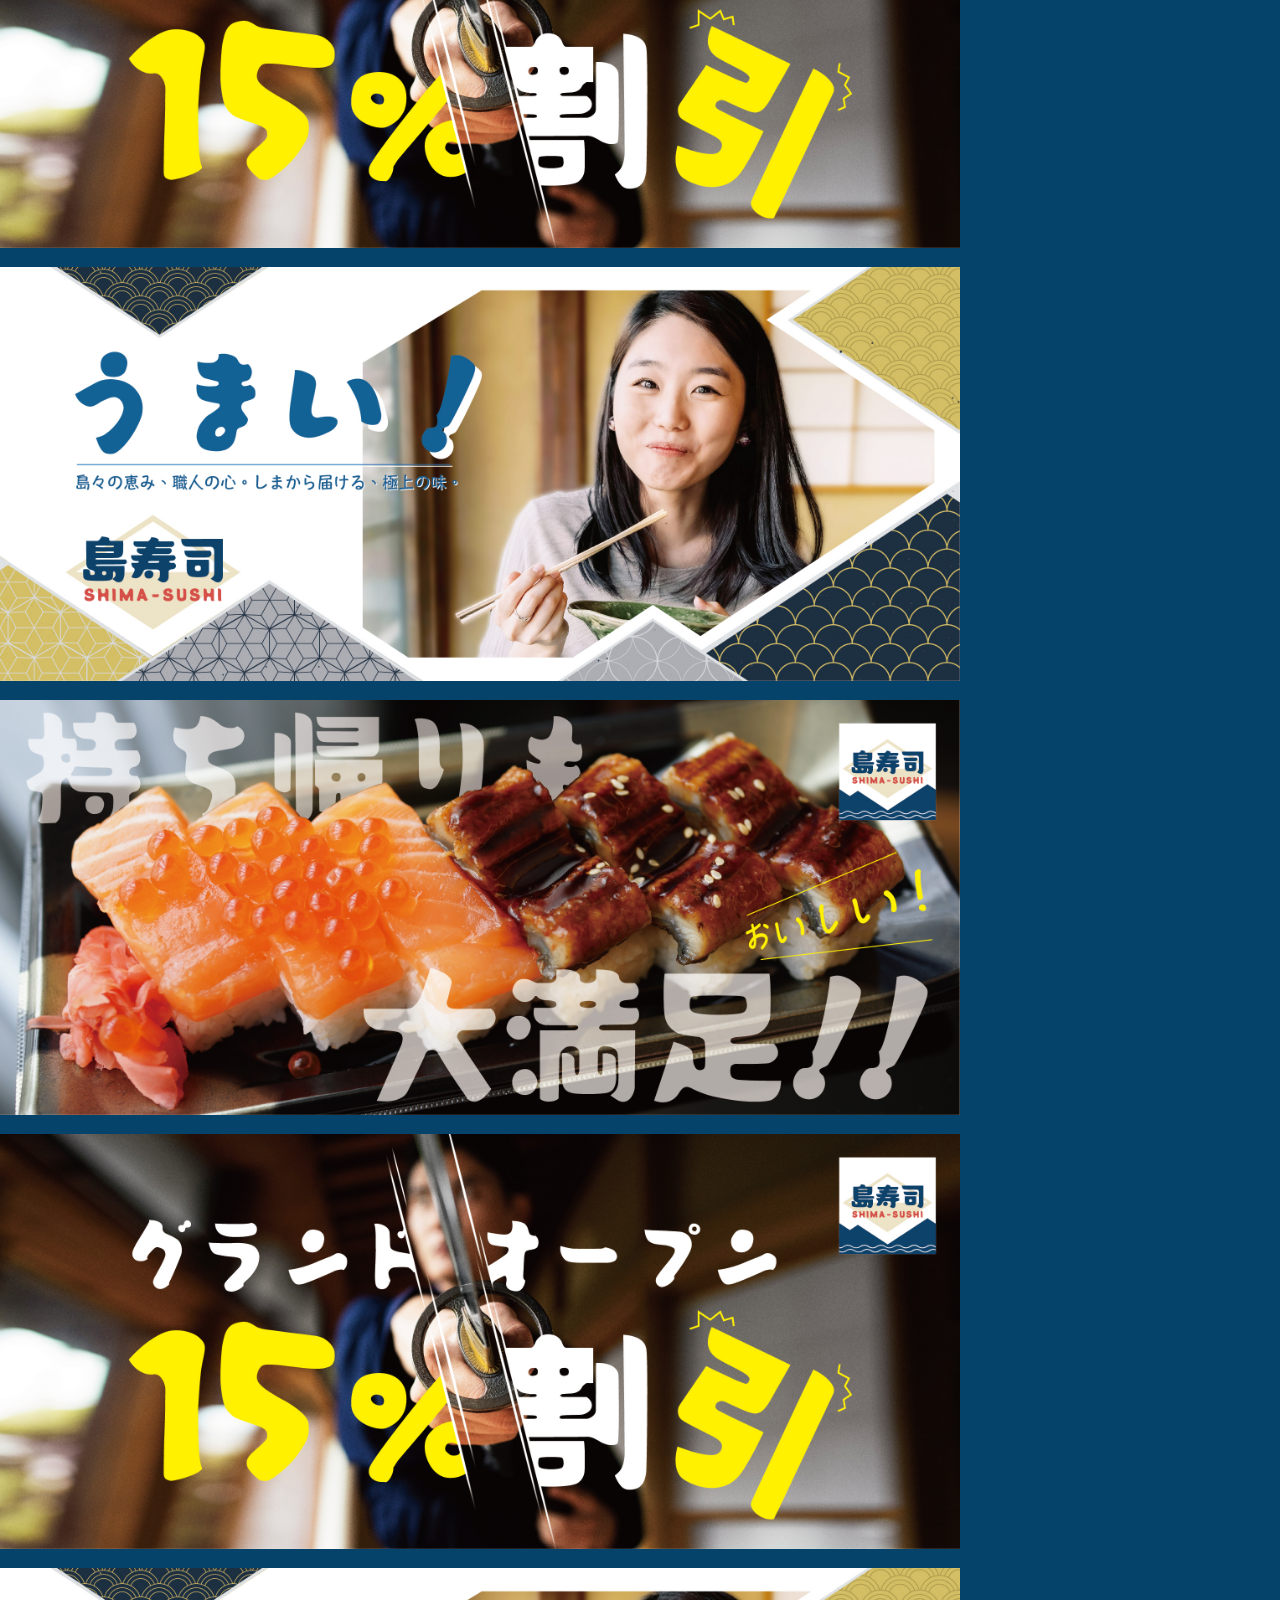
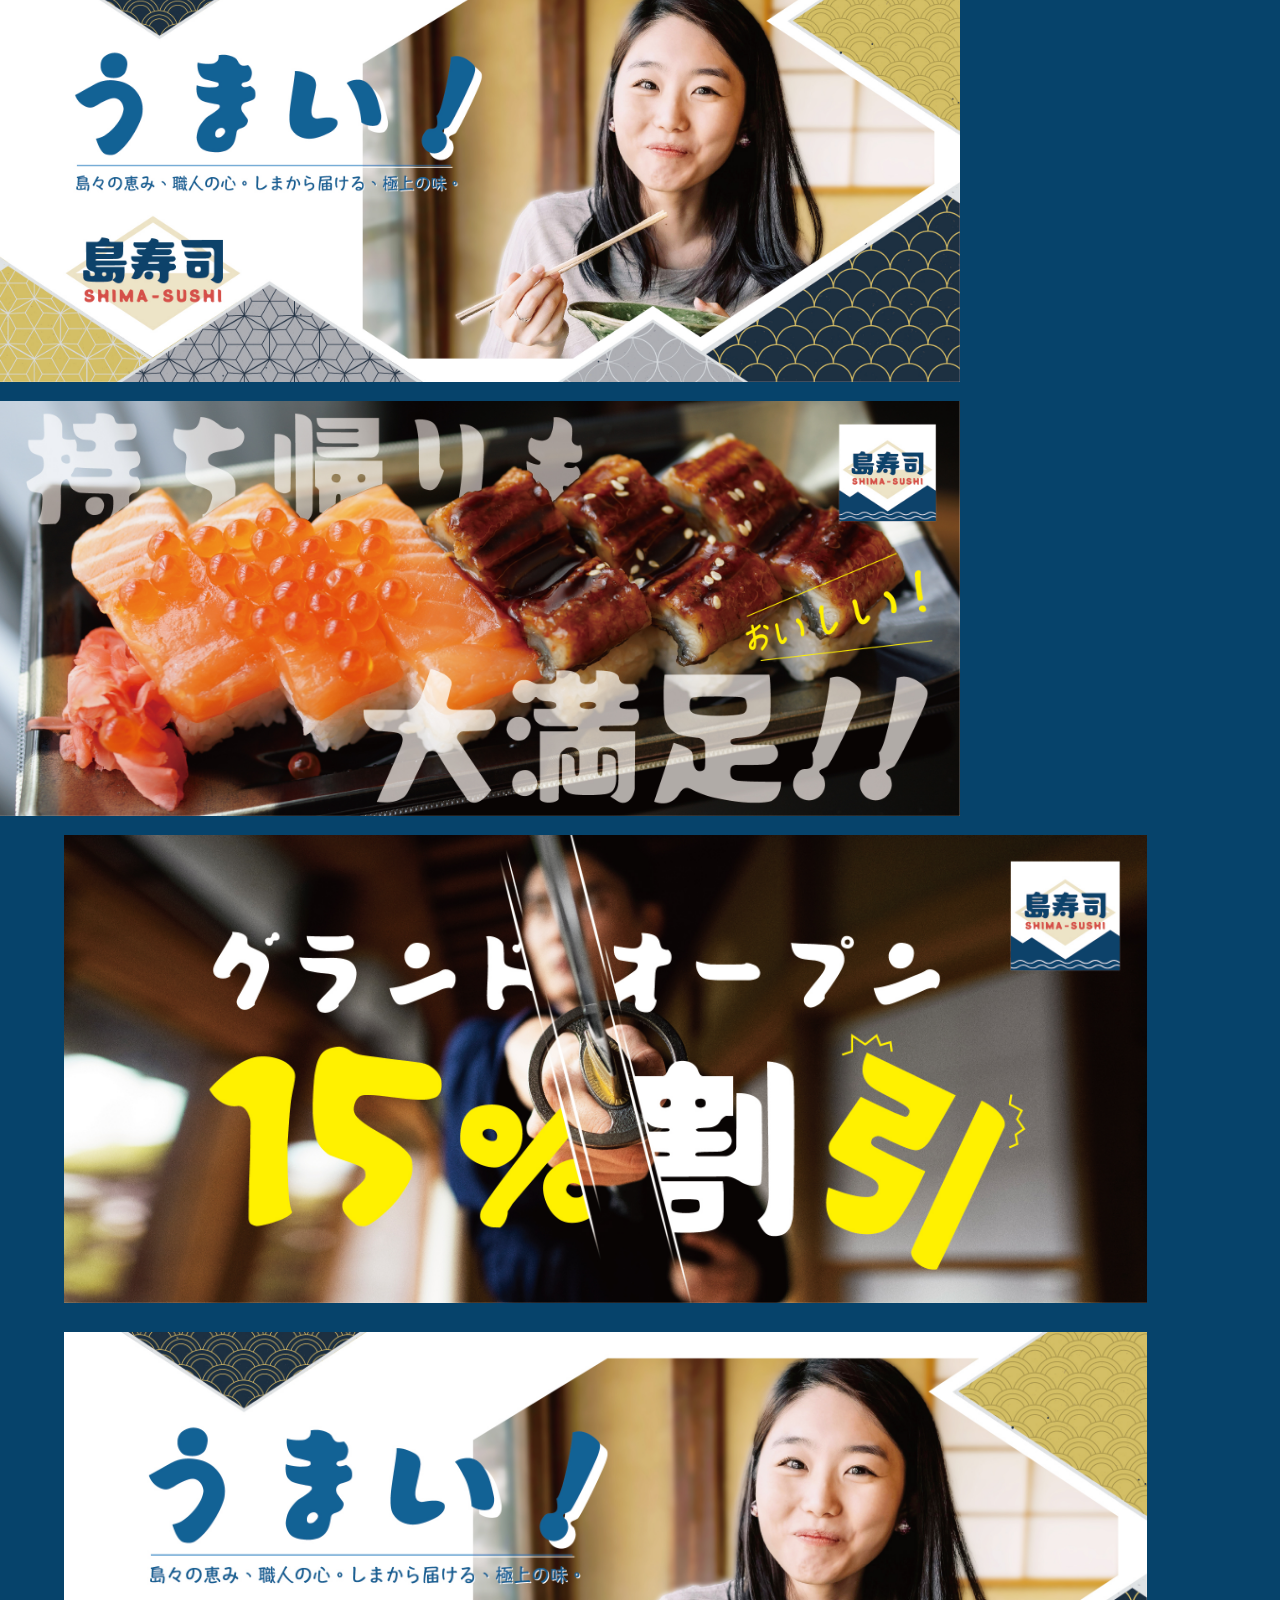
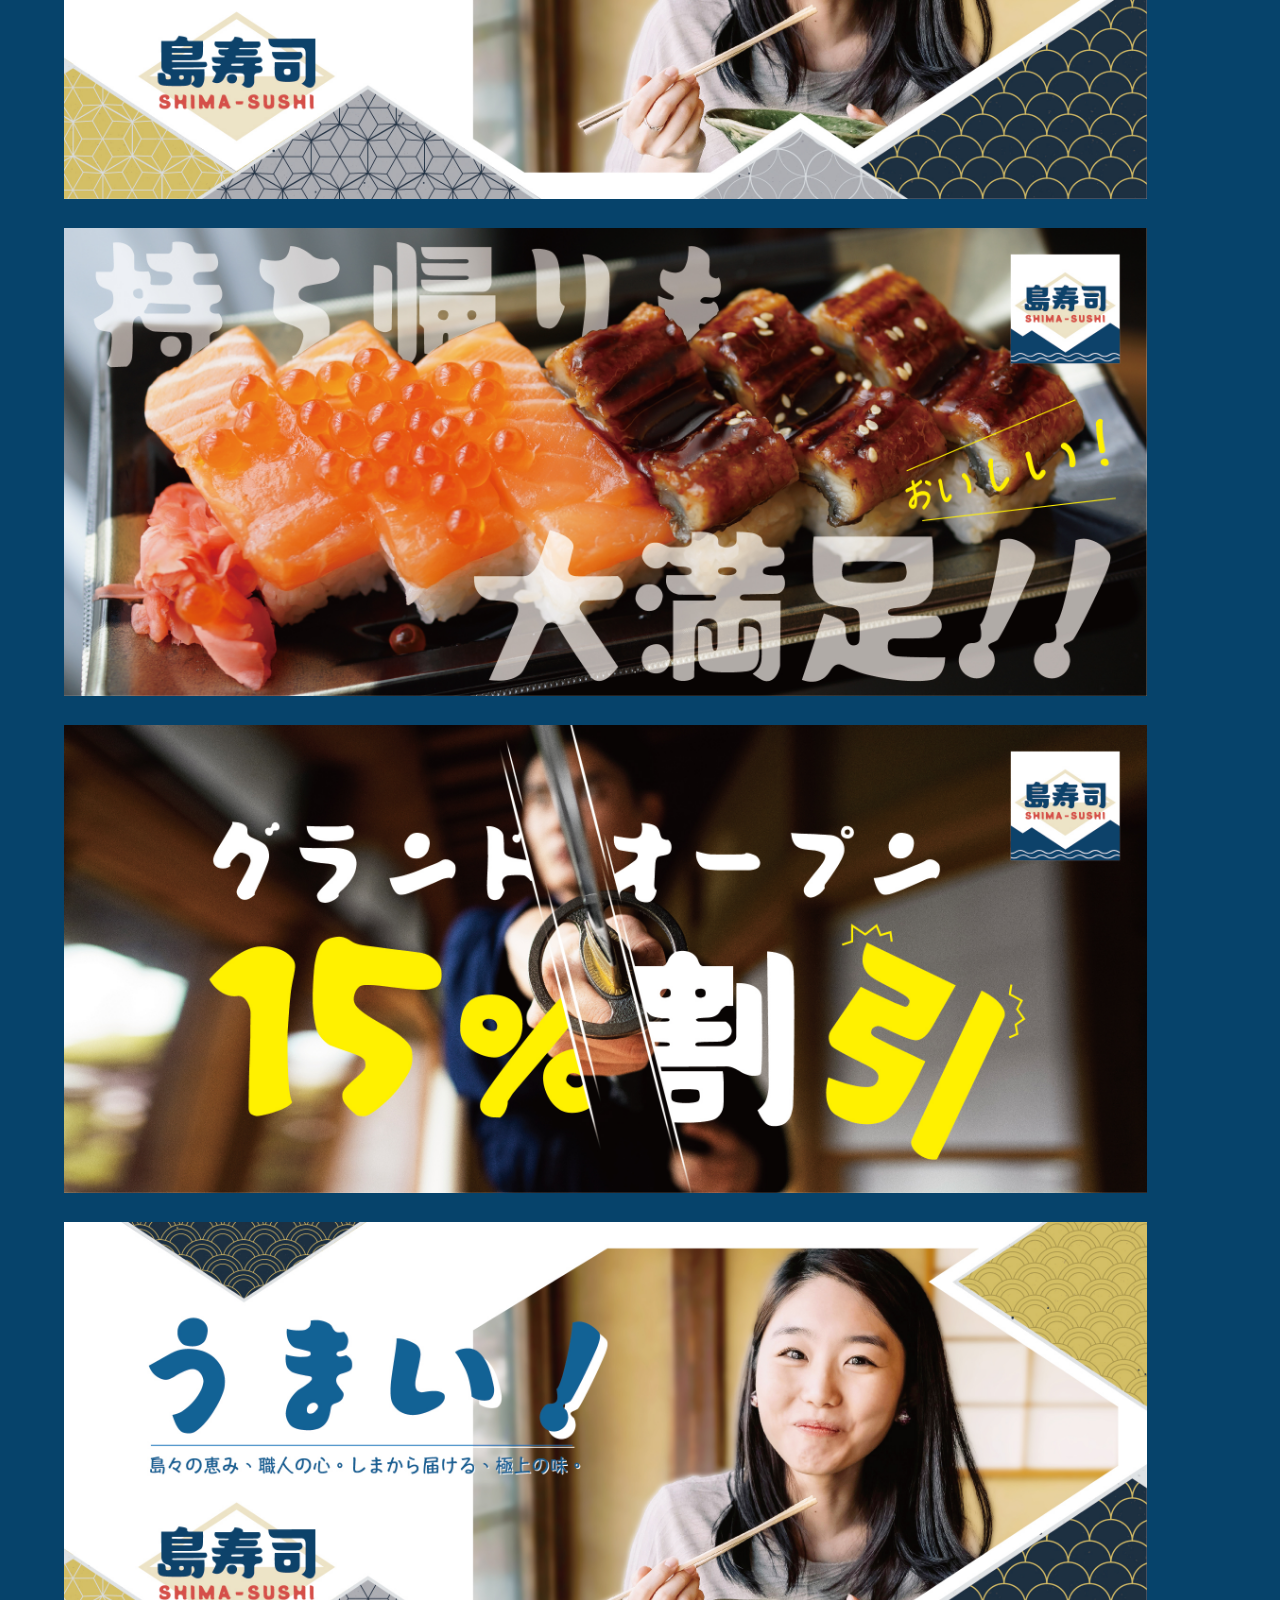
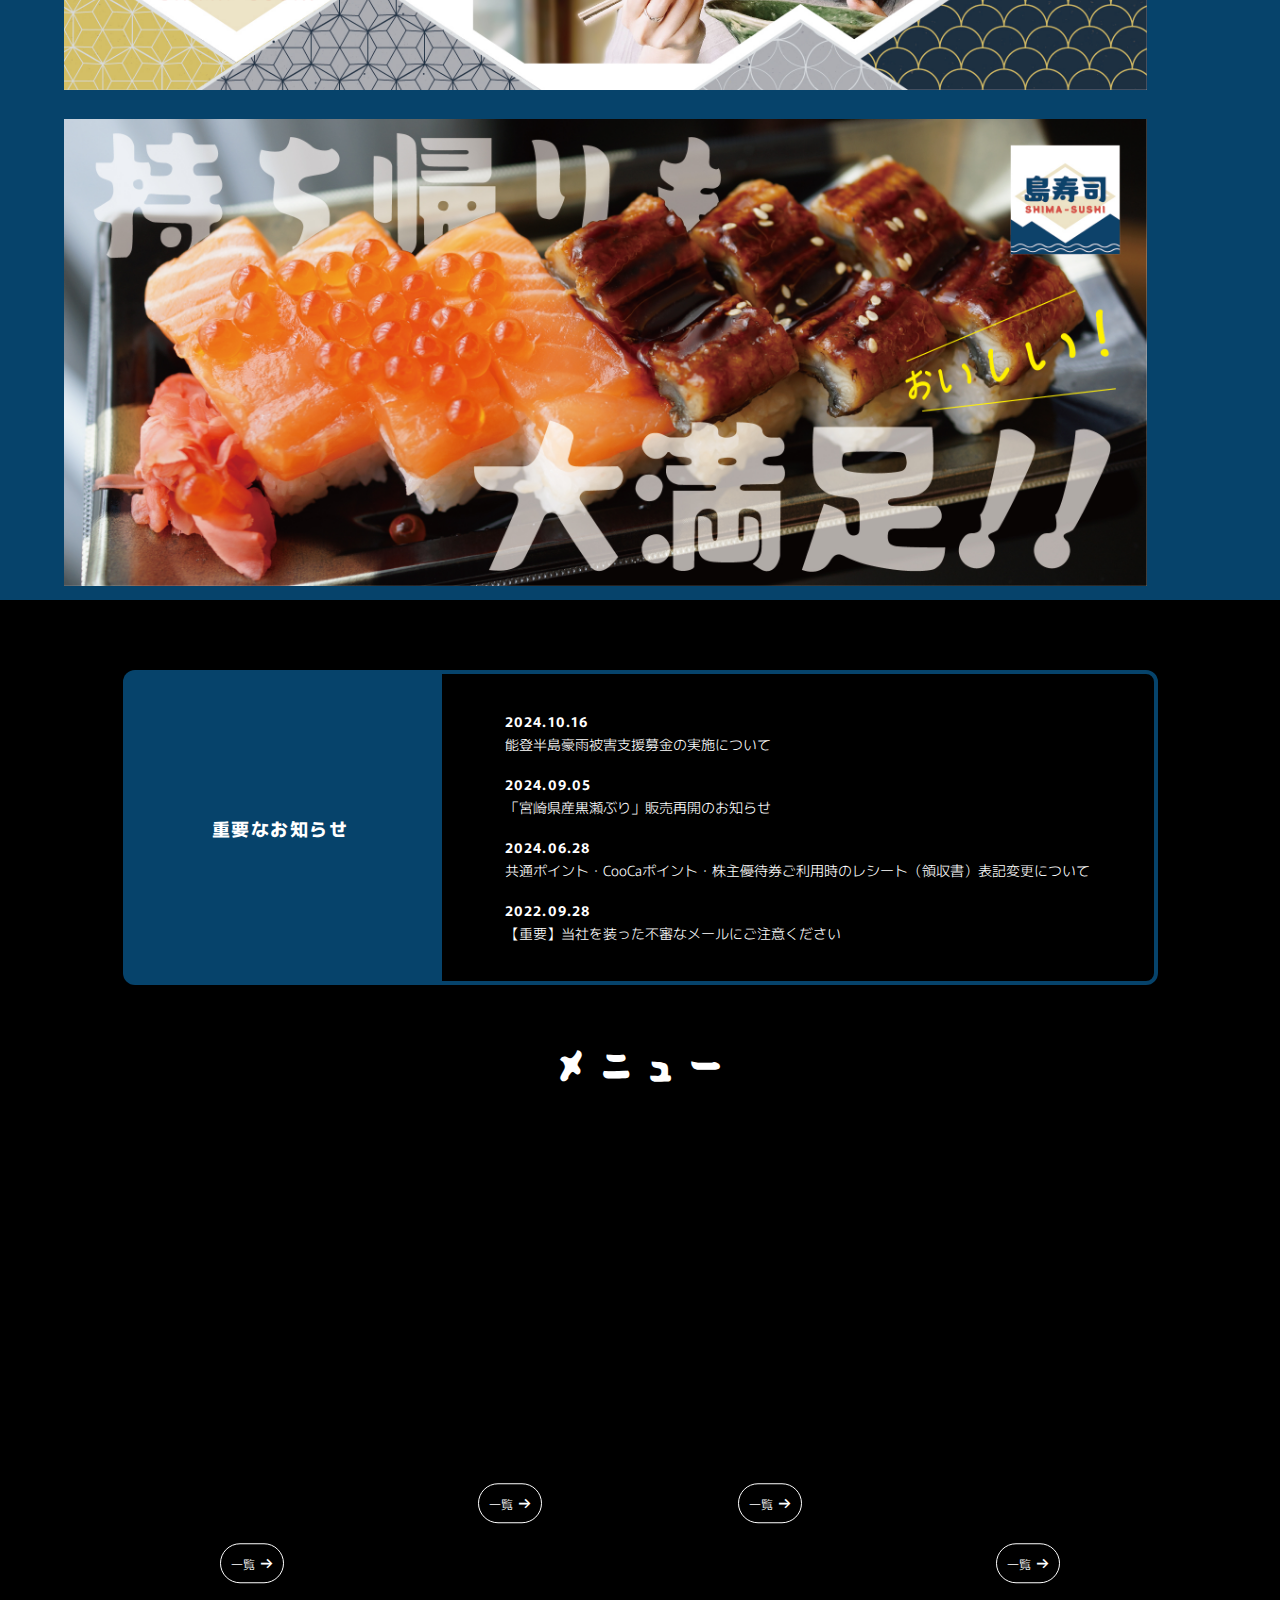
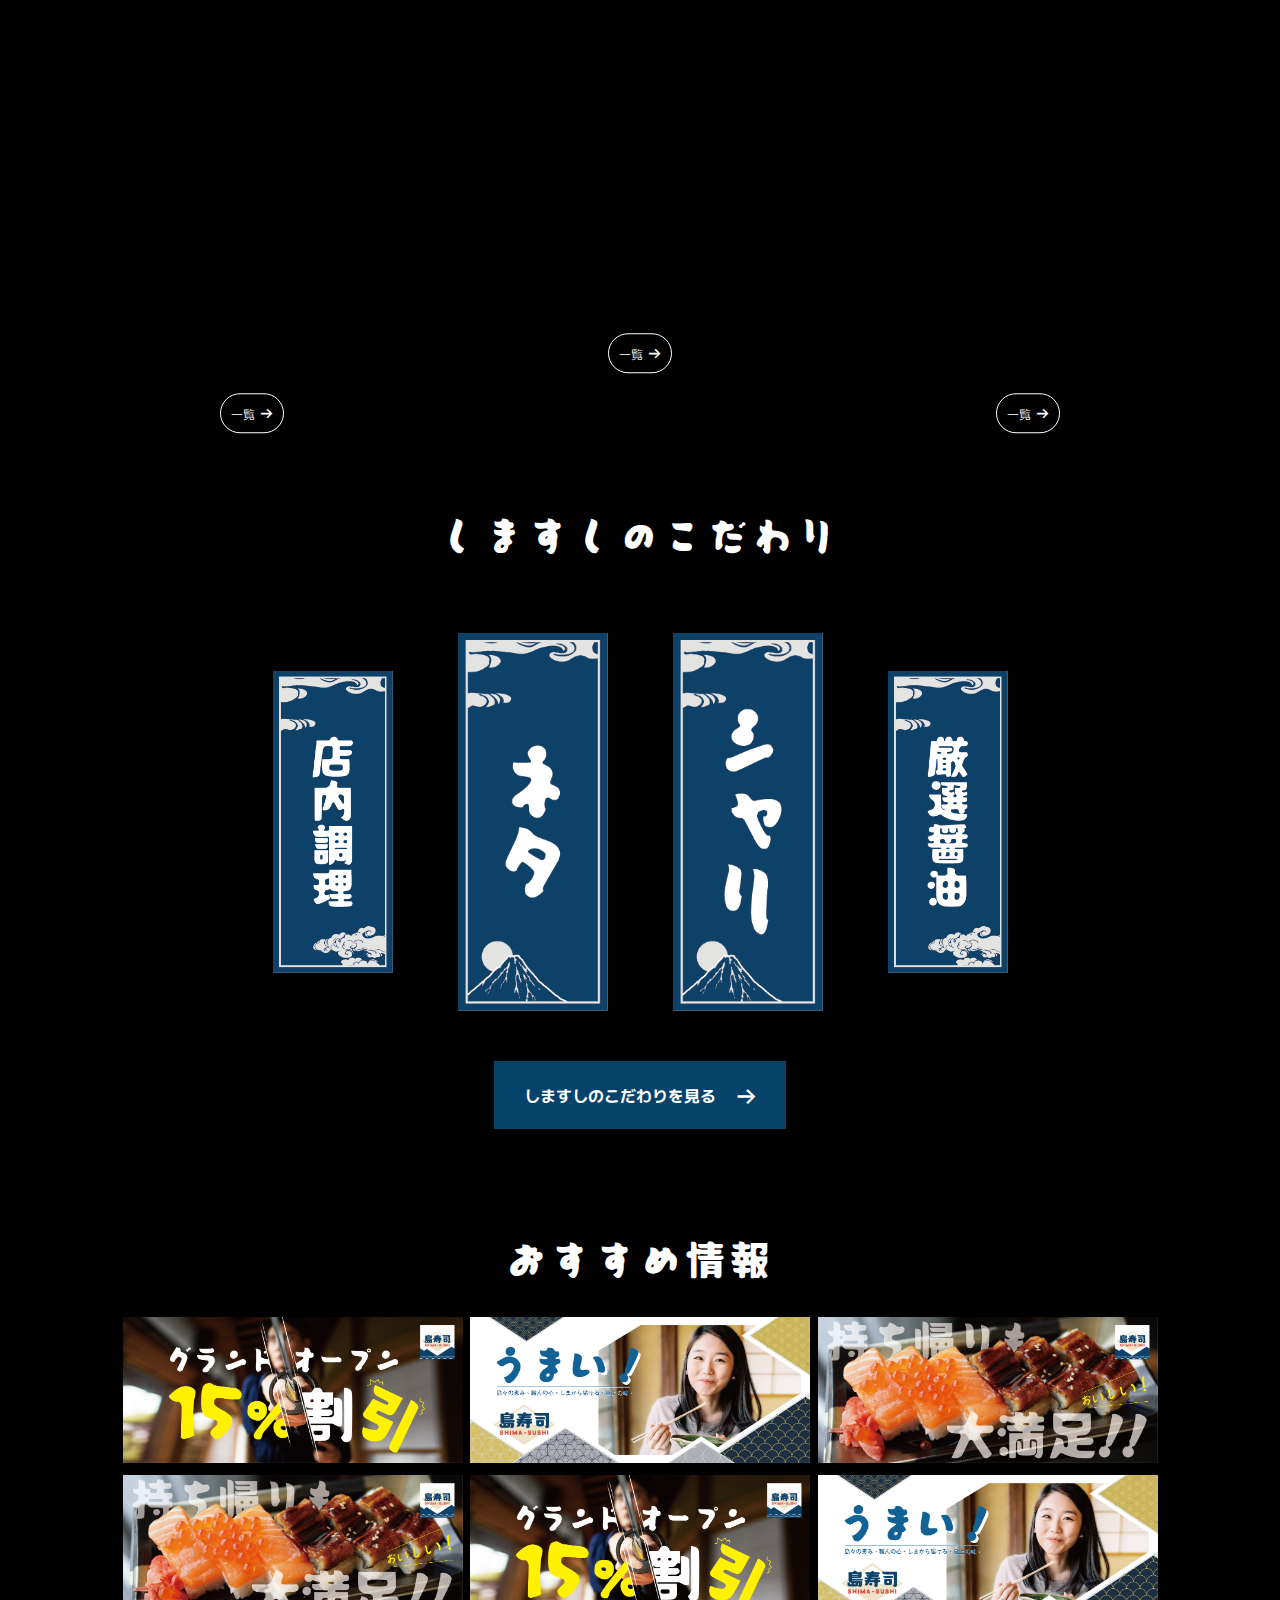
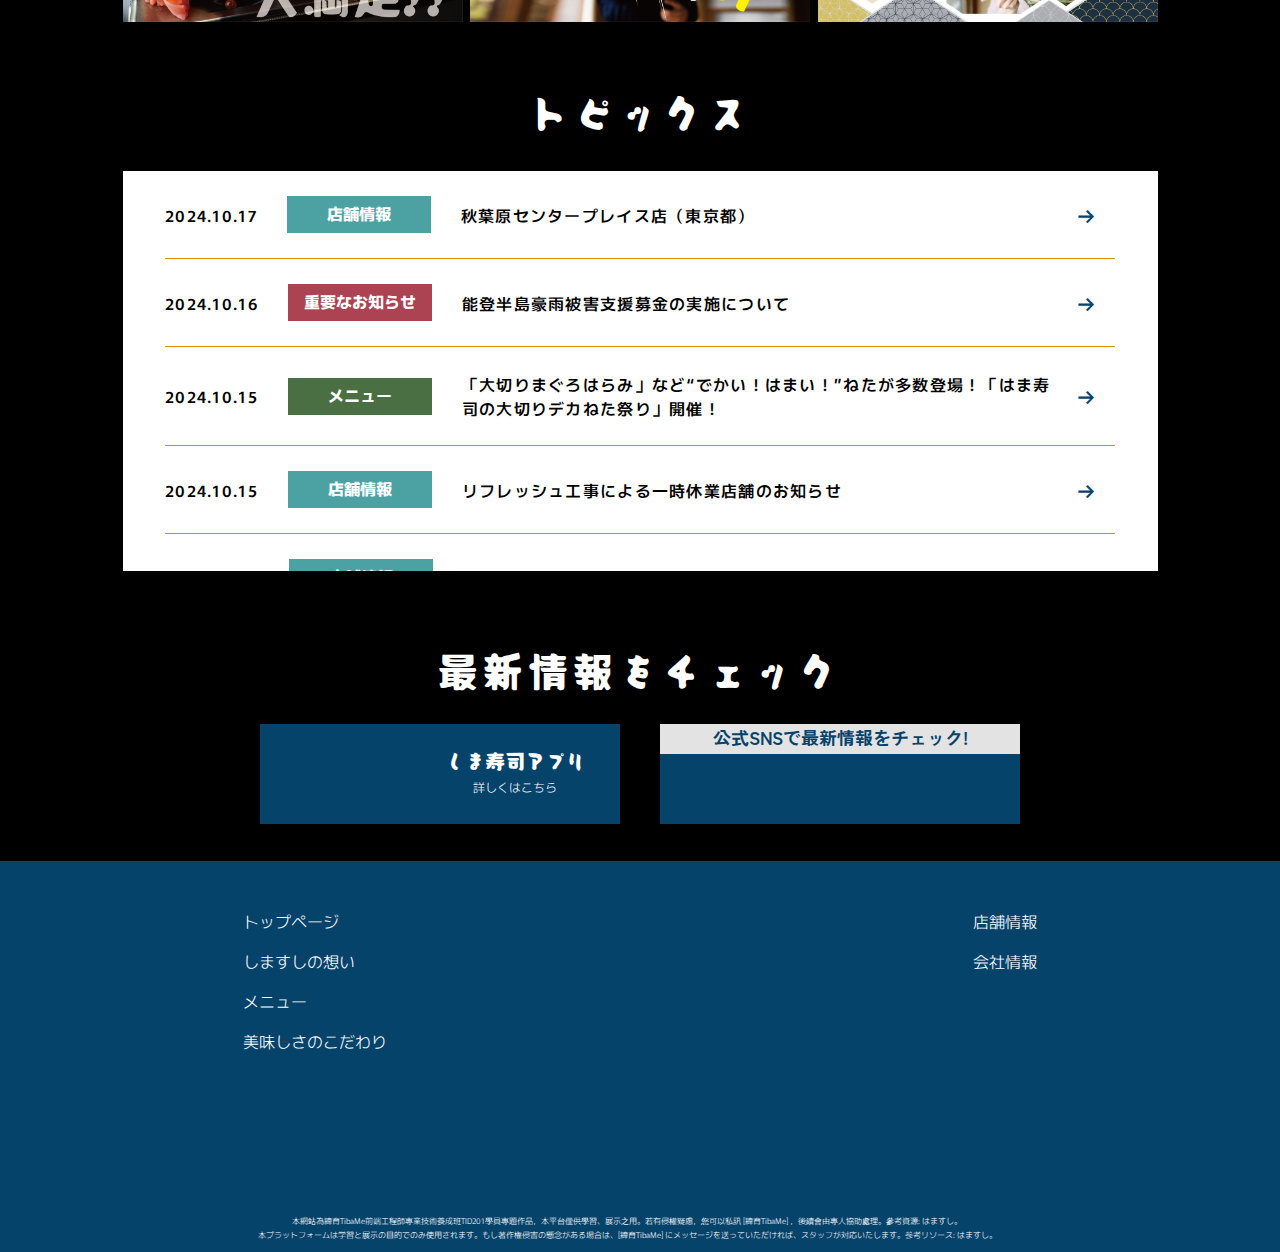
==== commit ebaa755d: "index menu區 rwd" ====
--- a/index.html
+++ b/index.html
@@ -72,261 +72,157 @@
     </header>
     <!-- --------------header---------------- -->
 
-    <!-- --------------sec1---------------- -->
-
-    <div class="sec1Wrapper">
-      <div class="mainImg">
-        <div class="container">
-          <h1 class="mainSlogan">
-            極上の味、<br />
-            &nbsp;ここに広がる。
-          </h1>
-        </div>
-        <img
-          src="./assets/index/img1_long.png"
-          alt=""
-          class="img1"
-          style="z-index: 200"
-        />
-        <img
-          src="./assets/index/img2_long.png"
-          alt=""
-          class="img2"
-          style="z-index: 2"
-        />
-        <img
-          src="./assets/index/img3_long.png"
-          alt=""
-          class="img3"
-          style="z-index: 1"
-        />
-      </div>
-      <div class="content1">
-        <p class="indexSec1">
-          私たちの寿司には、ただ素材の味わいがあるだけではなく、熟練の技と時を重ねた繊細な心遣いが込められています。一片の魚、一粒の米、それらは自然と職人の魂が共鳴し、静かにあなたとの至福の瞬間を待ちわびております。
-        </p>
-      </div>
-      <div class="content2">
-        <p>
-          寿司を通して、あなたに無言の対話を感じていただけたらと思います。まるで海の呼吸や四季の囁きが聞こえてくるような、そんな感覚です。これは単なる味覚の体験ではなく、時空を超えた味の旅。静かな幸福と安らぎのひとときをお届けします。私たちの寿司が、あなたの日常に詩のような一瞬を届けられますように。」
-        </p>
-      </div>
-
-      <div class="indexSec2">
-        <img src="./assets/index/sec2.png" alt="" class="img4" />
-      </div>
-    </div>
-
-    <!-- --------------banner----------------- -->
-
-    <div class="banner">
-      <h1>オススメ情報</h1>
-      <div class="bannerSec">
-        <div class="sliderFor">
-          <div><img src="./assets/banner/banner1.jpg" alt="" /></div>
-          <div><img src="./assets/banner/banner2.jpg" alt="" /></div>
-          <div><img src="./assets/banner/banner3.jpg" alt="" /></div>
-          <div><img src="./assets/banner/banner1.jpg" alt="" /></div>
-          <div><img src="./assets/banner/banner2.jpg" alt="" /></div>
-          <div><img src="./assets/banner/banner3.jpg" alt="" /></div>
-        </div>
-
-        <div class="sliderNav">
-          <div><img src="./assets/banner/banner1.jpg" alt="" /></div>
-          <div><img src="./assets/banner/banner2.jpg" alt="" /></div>
-          <div><img src="./assets/banner/banner3.jpg" alt="" /></div>
-          <div><img src="./assets/banner/banner1.jpg" alt="" /></div>
-          <div><img src="./assets/banner/banner2.jpg" alt="" /></div>
-          <div><img src="./assets/banner/banner3.jpg" alt="" /></div>
-        </div>
-      </div>
-    </div>
-
-    <script src="./js/jquery-3.7.1.js"></script>
-    <script src="./js/slick.js"></script>
-    <script>
-      $(".sliderFor").slick({
-        slidesToShow: 1,
-        slidesToScroll: 1,
-        arrows: false,
-        fade: true,
-        asNavFor: ".sliderNav",
-      });
-      $(".sliderNav").slick({
-        slidesToShow: 5,
-        slidesToScroll: 1,
-        asNavFor: ".sliderFor",
-        dots: true,
-        centerMode: true,
-        centerPadding: "40px",
-        focusOnSelect: true,
-        autoplay: true, // 啟用自動播放
-        autoplaySpeed: 3000, // 設定每張圖片顯示的時間（毫秒）
-        infinite: true, // 使滑塊無限循環
-        speed: 500, // 切換速度（毫秒）
-      });
-    </script>
-
-    <!-- --------------bigNews----------------- -->
-
-    <div class="bigNews">
-      <div class="wrapper">
-        <div class="leftBox">
-          <div class="content">
-            <p>重要なお知らせ</p>
-          </div>
-        </div>
-        <div class="rightBox">
-          <div class="content">
-            <ul>
-              <li>
-                <p class="date">2024.10.16</p>
-                <p>能登半島豪雨被害支援募金の実施について</p>
-              </li>
-              <li>
-                <p class="date">2024.09.05</p>
-                <p>「宮崎県産黒瀬ぶり」販売再開のお知らせ</p>
-              </li>
-              <li>
-                <p class="date">2024.06.28</p>
-                <p>
-                  共通ポイント・CooCaポイント・株主優待券ご利用時のレシート（領収書）表記変更について
-                </p>
-              </li>
-              <li>
-                <p class="date">2022.09.28</p>
-                <p>【重要】当社を装った不審なメールにご注意ください</p>
-              </li>
-            </ul>
-          </div>
-        </div>
-      </div>
-    </div>
-
-    <!-- --------------menu---------------- -->
-    <div class="menu">
-      <div class="wrapper">
-        <h1>メニュー</h1>
-        <div class="topContainer">
-          <div class="menuLeft">
-            <div class="boxPlay boxLimit">
-              <video
-                src="./assets/index/video/kikangentei.mp4"
-                muted
-                loop
-              ></video>
-              <img
-                src="./assets/index/menu_limited_title@2x.png"
-                alt=""
-                class="menuContent"
-              />
-              <img
-                src="./assets/index/menu_limited_img.png"
-                alt=""
-                class="sushi"
-              />
-              <button>
-                <span class="button">一覧</span>
-                <span class="arrow-right">→</span>
-              </button>
-            </div>
-            <div class="boxPlay boxNigiri">
-              <video src="./assets/index/video/maguro.mp4" muted loop></video>
-              <img
-                src="./assets/index/menu_nigiri_title@2x.png"
-                alt=""
-                class="menuContent"
-              />
-              <img
-                src="./assets/index/menu_nigiri_img.png"
-                alt=""
-                class="sushi"
-              />
-              <button>
-                <span class="button">一覧</span>
-                <span class="arrow-right">→</span>
-              </button>
-            </div>
-          </div>
-          <div class="menuRight">
-            <div class="boxPlay boxMeat">
-              <video
-                src="./assets/index/video/nikunigiri.mp4"
-                muted
-                loop
-              ></video>
-              <img
-                src="./assets/index/menu_nikunigiri_title@2x.png"
-                alt=""
-                class="menuContent"
-              />
-              <img
-                src="./assets/index/menu_nikunigiri_img.png"
-                alt=""
-                class="sushi"
-              />
-              <button>
-                <span class="button">一覧</span>
-                <span class="arrow-right">→</span>
-              </button>
-            </div>
-            <div class="boxPlay boxGunkan">
-              <video src="./assets/index/video/ikura.mp4" muted loop></video>
-              <img
-                src="./assets/index/menu_gunkan_title@2x.png"
-                alt=""
-                class="menuContent"
-                style="width: 83px"
-              />
-              <img
-                src="./assets/index/menu_gunkan_img.png"
-                alt=""
-                class="sushi"
-              />
-              <button>
-                <span class="button">一覧</span>
-                <span class="arrow-right">→</span>
-              </button>
-            </div>
-          </div>
-        </div>
-        <div class="bottomContainer">
-          <div class="menuLeftRight">
-            <div class="boxPlay boxSideMenu">
-              <video
-                src="./assets/index/video/chawanmushi.mp4"
-                muted
-                loop
-              ></video>
-              <img
-                src="./assets/index/menu_side_title@2x.png"
-                alt=""
-                class="menuContent"
-              />
-              <img
-                src="./assets/index/menu_side_img.png"
-                alt=""
-                class="sushi"
-              />
-              <button>
-                <span class="button">一覧</span>
-                <span class="arrow-right">→</span>
-              </button>
-            </div>
-            <div class="menuMiddle">
-              <div class="boxPlay boxTakeout">
+    <div class="bodyWrapper">
+      <!-- --------------sec1---------------- -->
+
+      <div class="sec1Wrapper">
+        <div class="mainImg">
+          <div class="container">
+            <h1 class="mainSlogan">
+              極上の味、<br />
+              &nbsp;ここに広がる。
+            </h1>
+          </div>
+          <img
+            src="./assets/index/img1_long.png"
+            alt=""
+            class="img1"
+            style="z-index: 200"
+          />
+          <img
+            src="./assets/index/img2_long.png"
+            alt=""
+            class="img2"
+            style="z-index: 2"
+          />
+          <img
+            src="./assets/index/img3_long.png"
+            alt=""
+            class="img3"
+            style="z-index: 1"
+          />
+        </div>
+        <div class="content1">
+          <p class="indexSec1">
+            私たちの寿司には、ただ素材の味わいがあるだけではなく、熟練の技と時を重ねた繊細な心遣いが込められています。一片の魚、一粒の米、それらは自然と職人の魂が共鳴し、静かにあなたとの至福の瞬間を待ちわびております。
+          </p>
+        </div>
+        <div class="content2">
+          <p>
+            寿司を通して、あなたに無言の対話を感じていただけたらと思います。まるで海の呼吸や四季の囁きが聞こえてくるような、そんな感覚です。これは単なる味覚の体験ではなく、時空を超えた味の旅。静かな幸福と安らぎのひとときをお届けします。私たちの寿司が、あなたの日常に詩のような一瞬を届けられますように。」
+          </p>
+        </div>
+
+        <div class="indexSec2">
+          <img src="./assets/index/sec2.png" alt="" class="img4" />
+        </div>
+      </div>
+
+      <!-- --------------banner----------------- -->
+
+      <div class="banner">
+        <h1>オススメ情報</h1>
+        <div class="bannerSec">
+          <div class="sliderFor">
+            <div><img src="./assets/banner/banner1.jpg" alt="" /></div>
+            <div><img src="./assets/banner/banner2.jpg" alt="" /></div>
+            <div><img src="./assets/banner/banner3.jpg" alt="" /></div>
+            <div><img src="./assets/banner/banner1.jpg" alt="" /></div>
+            <div><img src="./assets/banner/banner2.jpg" alt="" /></div>
+            <div><img src="./assets/banner/banner3.jpg" alt="" /></div>
+          </div>
+
+          <div class="sliderNav">
+            <div><img src="./assets/banner/banner1.jpg" alt="" /></div>
+            <div><img src="./assets/banner/banner2.jpg" alt="" /></div>
+            <div><img src="./assets/banner/banner3.jpg" alt="" /></div>
+            <div><img src="./assets/banner/banner1.jpg" alt="" /></div>
+            <div><img src="./assets/banner/banner2.jpg" alt="" /></div>
+            <div><img src="./assets/banner/banner3.jpg" alt="" /></div>
+          </div>
+        </div>
+      </div>
+
+      <script src="./js/jquery-3.7.1.js"></script>
+      <script src="./js/slick.js"></script>
+      <script>
+        $(".sliderFor").slick({
+          slidesToShow: 1,
+          slidesToScroll: 1,
+          arrows: false,
+          fade: true,
+          asNavFor: ".sliderNav",
+        });
+        $(".sliderNav").slick({
+          slidesToShow: 5,
+          slidesToScroll: 1,
+          asNavFor: ".sliderFor",
+          dots: false,
+          centerMode: true,
+          centerPadding: "40px",
+          focusOnSelect: true,
+          autoplay: true, // 啟用自動播放
+          autoplaySpeed: 3000, // 設定每張圖片顯示的時間（毫秒）
+          infinite: true, // 使滑塊無限循環
+          speed: 500, // 切換速度（毫秒）
+        });
+      </script>
+
+      <!-- --------------bigNews----------------- -->
+
+      <div class="bigNews">
+        <div class="wrapper">
+          <div class="leftBox">
+            <div class="content">
+              <p>重要なお知らせ</p>
+            </div>
+          </div>
+          <div class="rightBox">
+            <div class="content">
+              <ul>
+                <li>
+                  <p class="date">2024.10.16</p>
+                  <p>能登半島豪雨被害支援募金の実施について</p>
+                </li>
+                <li>
+                  <p class="date">2024.09.05</p>
+                  <p>「宮崎県産黒瀬ぶり」販売再開のお知らせ</p>
+                </li>
+                <li>
+                  <p class="date">2024.06.28</p>
+                  <p>
+                    共通ポイント・CooCaポイント・株主優待券ご利用時のレシート（領収書）表記変更について
+                  </p>
+                </li>
+                <li>
+                  <p class="date">2022.09.28</p>
+                  <p>【重要】当社を装った不審なメールにご注意ください</p>
+                </li>
+              </ul>
+            </div>
+          </div>
+        </div>
+      </div>
+
+      <!-- --------------menu---------------- -->
+      <div class="menu">
+        <div class="wrapper">
+          <h1>メニュー</h1>
+          <div class="topContainer">
+            <div class="menuLeft">
+              <div class="boxPlay boxLimit">
                 <video
-                  src="./assets/index/video/takeout.mp4"
+                  src="./assets/index/video/kikangentei.mp4"
                   muted
                   loop
                 ></video>
                 <img
-                  src="./assets/index/menu_takeout_title@2x.png"
+                  src="./assets/index/menu_limited_title@2x.png"
                   alt=""
                   class="menuContent"
                 />
                 <img
-                  src="./assets/index/menu_takeout_img.png"
+                  src="./assets/index/menu_limited_img.png"
                   alt=""
                   class="sushi"
                 />
@@ -335,162 +231,282 @@
                   <span class="arrow-right">→</span>
                 </button>
               </div>
-            </div>
-            <div class="boxPlay boxSet">
-              <video src="./assets/index/video/hamakko.mp4" muted loop></video>
+              <div class="boxPlay boxNigiri">
+                <video src="./assets/index/video/maguro.mp4" muted loop></video>
+                <img
+                  src="./assets/index/menu_nigiri_title@2x.png"
+                  alt=""
+                  class="menuContent"
+                />
+                <img
+                  src="./assets/index/menu_nigiri_img.png"
+                  alt=""
+                  class="sushi"
+                />
+                <button>
+                  <span class="button">一覧</span>
+                  <span class="arrow-right">→</span>
+                </button>
+              </div>
+            </div>
+            <div class="menuRight">
+              <div class="boxPlay boxMeat">
+                <video
+                  src="./assets/index/video/nikunigiri.mp4"
+                  muted
+                  loop
+                ></video>
+                <img
+                  src="./assets/index/menu_nikunigiri_title@2x.png"
+                  alt=""
+                  class="menuContent"
+                />
+                <img
+                  src="./assets/index/menu_nikunigiri_img.png"
+                  alt=""
+                  class="sushi"
+                />
+                <button>
+                  <span class="button">一覧</span>
+                  <span class="arrow-right">→</span>
+                </button>
+              </div>
+              <div class="boxPlay boxGunkan">
+                <video src="./assets/index/video/ikura.mp4" muted loop></video>
+                <img
+                  src="./assets/index/menu_gunkan_title@2x.png"
+                  alt=""
+                  class="menuContent menuContentGunkan"
+                />
+                <img
+                  src="./assets/index/menu_gunkan_img.png"
+                  alt=""
+                  class="sushi"
+                />
+                <button>
+                  <span class="button">一覧</span>
+                  <span class="arrow-right">→</span>
+                </button>
+              </div>
+            </div>
+          </div>
+          <div class="bottomContainer">
+            <div class="menuLeftRight">
+              <div class="boxPlay boxSideMenu">
+                <video
+                  src="./assets/index/video/chawanmushi.mp4"
+                  muted
+                  loop
+                ></video>
+                <img
+                  src="./assets/index/menu_side_title@2x.png"
+                  alt=""
+                  class="menuContent"
+                />
+                <img
+                  src="./assets/index/menu_side_img.png"
+                  alt=""
+                  class="sushi"
+                />
+                <button>
+                  <span class="button">一覧</span>
+                  <span class="arrow-right">→</span>
+                </button>
+              </div>
+              <div class="menuMiddle">
+                <div class="boxPlay boxTakeout">
+                  <video
+                    src="./assets/index/video/takeout.mp4"
+                    muted
+                    loop
+                  ></video>
+                  <img
+                    src="./assets/index/menu_takeout_title@2x.png"
+                    alt=""
+                    class="menuContent"
+                  />
+                  <img
+                    src="./assets/index/menu_takeout_img.png"
+                    alt=""
+                    class="sushi"
+                  />
+                  <button>
+                    <span class="button">一覧</span>
+                    <span class="arrow-right">→</span>
+                  </button>
+                </div>
+              </div>
+              <div class="boxPlay boxSet">
+                <video
+                  src="./assets/index/video/hamakko.mp4"
+                  muted
+                  loop
+                ></video>
+                <img
+                  src="./assets/index/menu_kids_title@2x.png"
+                  alt=""
+                  class="menuContent"
+                />
+                <img
+                  src="./assets/index/menu_kids_img.png"
+                  alt=""
+                  class="sushi"
+                />
+                <button>
+                  <span class="button">一覧</span>
+                  <span class="arrow-right">→</span>
+                </button>
+              </div>
+            </div>
+          </div>
+        </div>
+      </div>
+
+      <!-- --------------kodawari---------------- -->
+
+      <div class="korawari">
+        <div class="wrapper">
+          <h1>しますしのこだわり</h1>
+          <div class="backgroundPic">
+            <img
+              src="./assets/index/sec4_square1.png"
+              alt=""
+              class="tennaicyouriPic"
+            />
+            <img src="./assets/index/sec4_square2.png" alt="" class="netaPic" />
+            <img
+              src="./assets/index/sec4_square3.png"
+              alt=""
+              class="syariPic"
+            />
+            <img
+              src="./assets/index/sec4_square4.png"
+              alt=""
+              class="syouyuPic"
+            />
+          </div>
+          <div class="container">
+            <div class="fourBox">
               <img
-                src="./assets/index/menu_kids_title@2x.png"
+                src="./assets/index/sec4_1.png"
                 alt=""
-                class="menuContent"
+                class="tennaicyouri"
+              />
+              <img src="./assets/index/sec4_2.png" alt="" class="neta" />
+              <img src="./assets/index/sec4_3.png" alt="" class="syari" />
+              <img src="./assets/index/sec4_4.png" alt="" class="syouyu" />
+            </div>
+
+            <div class="fourBox hover">
+              <img
+                src="./assets/index/sec4_1_hover.png"
+                alt=""
+                class="tennaicyouri imgHover"
               />
               <img
-                src="./assets/index/menu_kids_img.png"
+                src="./assets/index/sec4_2_hover.png"
                 alt=""
-                class="sushi"
+                class="neta imgHover"
               />
-              <button>
-                <span class="button">一覧</span>
-                <span class="arrow-right">→</span>
+              <img
+                src="./assets/index/sec4_3_hover.png"
+                alt=""
+                class="syari imgHover"
+              />
+              <img
+                src="./assets/index/sec4_4_hover.png"
+                alt=""
+                class="syouyu imgHover"
+              />
+            </div>
+
+            <div class="moreButtom">
+              <button class="button">
+                しますしのこだわりを見る<span class="arrow-right">→</span>
               </button>
             </div>
           </div>
         </div>
       </div>
+
+      <!-- --------------osusume jyouhou---------------- -->
+
+      <div class="osusume">
+        <h1>おすすめ情報</h1>
+        <div class="container">
+          <div class="image-wrapper">
+            <img src="./assets/banner/banner1.jpg" alt="" />
+            <div class="overlay"></div>
+          </div>
+          <div class="image-wrapper">
+            <img src="./assets/banner/banner2.jpg" alt="" />
+            <div class="overlay"></div>
+          </div>
+          <div class="image-wrapper">
+            <img src="./assets/banner/banner3.jpg" alt="" />
+            <div class="overlay"></div>
+          </div>
+          <div class="image-wrapper">
+            <img src="./assets/banner/banner3.jpg" alt="" />
+            <div class="overlay"></div>
+          </div>
+          <div class="image-wrapper">
+            <img src="./assets/banner/banner1.jpg" alt="" />
+            <div class="overlay"></div>
+          </div>
+          <div class="image-wrapper">
+            <img src="./assets/banner/banner2.jpg" alt="" />
+            <div class="overlay"></div>
+          </div>
+        </div>
+      </div>
+
+      <!-- --------------topics---------------- -->
+
+      <div class="topics">
+        <h1>トピックス</h1>
+        <div class="topicsContainer">
+          <div class="topicBar">
+            <p class="date">2024.10.17</p>
+            <p class="category">店舗情報</p>
+            <p class="content">秋葉原センタープレイス店（東京都）</p>
+            <span class="arrow-right">→</span>
+          </div>
+          <div class="topicBar">
+            <p class="date">2024.10.16</p>
+            <p class="categoryImportant">重要なお知らせ</p>
+            <p class="content">能登半島豪雨被害支援募金の実施について</p>
+            <span class="arrow-right">→</span>
+          </div>
+          <div class="topicBar">
+            <p class="date">2024.10.15</p>
+            <p class="categoryMenu">メニュー</p>
+            <p class="content">
+              「大切りまぐろはらみ」など“でかい！はまい！”ねたが多数登場！「はま寿司の大切りデカねた祭り」開催！
+            </p>
+            <span class="arrow-right">→</span>
+          </div>
+          <div class="topicBar">
+            <p class="date">2024.10.15</p>
+            <p class="category">店舗情報</p>
+            <p class="content">リフレッシュ工事による一時休業店舗のお知らせ</p>
+            <span class="arrow-right">→</span>
+          </div>
+          <div class="topicBar">
+            <p class="date">2024.10.10</p>
+            <p class="category">店舗情報</p>
+            <p class="content">大阪南住吉店（大阪府）</p>
+            <span class="arrow-right">→</span>
+          </div>
+          <div class="topicBar">
+            <p class="date">2024.10.10</p>
+            <p class="category">店舗情報</p>
+            <p class="content">八王子椚田店（東京都）</p>
+            <span class="arrow-right">→</span>
+          </div>
+        </div>
+      </div>
     </div>
-
-    <!-- --------------kodawari---------------- -->
-
-    <div class="korawari">
-      <div class="wrapper">
-        <h1>しますしのこだわり</h1>
-        <div class="backgroundPic">
-          <img
-            src="./assets/index/sec4_square1.png"
-            alt=""
-            class="tennaicyouriPic"
-          />
-          <img src="./assets/index/sec4_square2.png" alt="" class="netaPic" />
-          <img src="./assets/index/sec4_square3.png" alt="" class="syariPic" />
-          <img src="./assets/index/sec4_square4.png" alt="" class="syouyuPic" />
-        </div>
-        <div class="container">
-          <div class="fourBox">
-            <img src="./assets/index/sec4_1.png" alt="" class="tennaicyouri" />
-            <img src="./assets/index/sec4_2.png" alt="" class="neta" />
-            <img src="./assets/index/sec4_3.png" alt="" class="syari" />
-            <img src="./assets/index/sec4_4.png" alt="" class="syouyu" />
-          </div>
-
-          <div class="fourBox hover">
-            <img
-              src="./assets/index/sec4_1_hover.png"
-              alt=""
-              class="tennaicyouri imgHover"
-            />
-            <img
-              src="./assets/index/sec4_2_hover.png"
-              alt=""
-              class="neta imgHover"
-            />
-            <img
-              src="./assets/index/sec4_3_hover.png"
-              alt=""
-              class="syari imgHover"
-            />
-            <img
-              src="./assets/index/sec4_4_hover.png"
-              alt=""
-              class="syouyu imgHover"
-            />
-          </div>
-
-          <div class="moreButtom">
-            <button class="button">
-              しますしのこだわりを見る<span class="arrow-right">→</span>
-            </button>
-          </div>
-        </div>
-      </div>
-    </div>
-
-    <!-- --------------osusume jyouhou---------------- -->
-
-    <div class="osusume">
-      <h1>おすすめ情報</h1>
-      <div class="container">
-        <div class="image-wrapper">
-          <img src="./assets/banner/banner1.jpg" alt="" />
-          <div class="overlay"></div>
-        </div>
-        <div class="image-wrapper">
-          <img src="./assets/banner/banner2.jpg" alt="" />
-          <div class="overlay"></div>
-        </div>
-        <div class="image-wrapper">
-          <img src="./assets/banner/banner3.jpg" alt="" />
-          <div class="overlay"></div>
-        </div>
-        <div class="image-wrapper">
-          <img src="./assets/banner/banner3.jpg" alt="" />
-          <div class="overlay"></div>
-        </div>
-        <div class="image-wrapper">
-          <img src="./assets/banner/banner1.jpg" alt="" />
-          <div class="overlay"></div>
-        </div>
-        <div class="image-wrapper">
-          <img src="./assets/banner/banner2.jpg" alt="" />
-          <div class="overlay"></div>
-        </div>
-      </div>
-    </div>
-
-    <!-- --------------topics---------------- -->
-
-    <div class="topics">
-      <h1>トピックス</h1>
-      <div class="topicsContainer">
-        <div class="topicBar">
-          <p class="date">2024.10.17</p>
-          <p class="category">店舗情報</p>
-          <p class="content">秋葉原センタープレイス店（東京都）</p>
-          <span class="arrow-right">→</span>
-        </div>
-        <div class="topicBar">
-          <p class="date">2024.10.16</p>
-          <p class="categoryImportant">重要なお知らせ</p>
-          <p class="content">能登半島豪雨被害支援募金の実施について</p>
-          <span class="arrow-right">→</span>
-        </div>
-        <div class="topicBar">
-          <p class="date">2024.10.15</p>
-          <p class="categoryMenu">メニュー</p>
-          <p class="content">
-            「大切りまぐろはらみ」など“でかい！はまい！”ねたが多数登場！「はま寿司の大切りデカねた祭り」開催！
-          </p>
-          <span class="arrow-right">→</span>
-        </div>
-        <div class="topicBar">
-          <p class="date">2024.10.15</p>
-          <p class="category">店舗情報</p>
-          <p class="content">リフレッシュ工事による一時休業店舗のお知らせ</p>
-          <span class="arrow-right">→</span>
-        </div>
-        <div class="topicBar">
-          <p class="date">2024.10.10</p>
-          <p class="category">店舗情報</p>
-          <p class="content">大阪南住吉店（大阪府）</p>
-          <span class="arrow-right">→</span>
-        </div>
-        <div class="topicBar">
-          <p class="date">2024.10.10</p>
-          <p class="category">店舗情報</p>
-          <p class="content">八王子椚田店（東京都）</p>
-          <span class="arrow-right">→</span>
-        </div>
-      </div>
-    </div>
-
     <!-- --------------footer---------------- -->
 
     <div class="newsCheck">
--- a/css/header.css
+++ b/css/header.css
@@ -157,5 +157,11 @@
     .liHide {
       display: none;
     }
+
+    @media screen and (max-width: 480px) {
+      .logo {
+        margin-left: 4%;
+      }
+    }
   }
 }
--- a/css/middleSec.css
+++ b/css/middleSec.css
@@ -11,11 +11,16 @@
   font-style: normal;
 }
 
+.bodyWrapper {
+  max-width: 1440px;
+}
+
 .sec1Wrapper {
   position: relative;
   width: 100%;
   height: 1200px;
   margin-top: 60px;
+  overflow: hidden;
   /* border: #ff0000 solid 5px; */
 }
 .mainImg {
@@ -38,7 +43,7 @@
 
 .mainImg .container {
   position: absolute;
-  top: 8%;
+  top: 7%;
   left: 18%;
   z-index: 400;
 }
@@ -103,7 +108,7 @@
 .bannerSec {
   background-color: #06436b;
   width: 100%;
-  height: 572px;
+  height: auto;
   /* margin-top: 20px; */
   /* display: flex;
   flex-direction: column;
@@ -116,14 +121,15 @@
 
 .sliderFor img {
   margin: auto;
-  margin-top: 20px;
-  width: 950px;
+  margin-top: 15px;
+  width: 75%;
 }
 
 .sliderNav img {
   margin: auto;
-  width: 200px;
+  width: 94%;
   margin-top: 15px;
+  margin-bottom: 10px;
   /* margin-bottom: 20px; */
 }
 
@@ -137,6 +143,7 @@
 .bigNews .wrapper {
   display: flex;
   justify-content: center;
+  margin: 0 30px;
 }
 .bigNews .leftBox {
   background-color: #06436b;
@@ -144,6 +151,9 @@
   height: 315px;
   margin-top: 70px;
   border-radius: 12px 0 0 12px;
+  display: flex;
+  justify-content: center;
+  align-items: center;
 }
 .bigNews .rightBox {
   border: #06436b solid 4px;
@@ -154,7 +164,6 @@
 }
 
 .bigNews .leftBox .content {
-  height: 315px;
   display: flex;
   justify-content: center;
   align-items: center;
@@ -212,7 +221,8 @@
 
 .menu .wrapper {
   margin: auto;
-  width: 1035px;
+  max-width: 1035px;
+  width: 100%;
   height: 950px;
 }
 
@@ -245,6 +255,9 @@
   right: 15px;
   cursor: pointer;
 }
+.menu .menuContent.menuContentGunkan {
+  width: 83px;
+}
 
 .menu .sushi {
   position: absolute;
@@ -305,8 +318,8 @@
 .menu .bottomContainer {
   display: flex;
   justify-content: center;
-
-  width: 1035px;
+  max-width: 1035px;
+  width: 100%;
 }
 
 .menu .menuLeftRight {
@@ -654,3 +667,234 @@
   font-style: normal;
   margin-left: auto;
 }
+
+/* ----------------RWD--------------------- */
+
+@media screen and (max-width: 1024px) {
+  .sec1Wrapper {
+    height: 1000px;
+  }
+
+  .mainImg .img1,
+  .mainImg .img2,
+  .mainImg .img3 {
+    width: 130%;
+    left: -30px;
+    top: -180px;
+  }
+  .mainImg .container {
+    left: 16%;
+  }
+  .mainImg .container h1 {
+    font-size: 40px;
+  }
+
+  /* ======================== */
+
+  .sec1Wrapper .content1 {
+    top: 520px;
+    width: 400px;
+  }
+  .sec1Wrapper .content2 {
+    top: 760px;
+    width: 350px;
+  }
+  .indexSec2 {
+    top: 660px;
+  }
+
+  /* ----------menu---------- */
+  .menu .wrapper {
+    max-width: 780px;
+  }
+
+  .boxLimit,
+  .boxNigiri,
+  .boxMeat,
+  .boxGunkan {
+    width: 180px;
+  }
+
+  .menu video {
+    width: 180px;
+  }
+
+  .menu .menuContent {
+    width: 32px;
+  }
+
+  .menu .menuContent.menuContentGunkan {
+    width: 72px;
+  }
+
+  .menu .sushi {
+    top: 180px;
+    width: 150px;
+  }
+  .menu button {
+    top: 280px;
+  }
+  .menu .topContainer {
+    height: 400px;
+  }
+
+  .boxSideMenu,
+  .boxSet {
+    width: 180px;
+  }
+
+  .boxTakeout video {
+    width: 388.33px;
+  }
+
+  @media screen and (max-width: 768px) {
+    .sec1Wrapper {
+      height: 1000px;
+    }
+
+    .mainImg .img1,
+    .mainImg .img2,
+    .mainImg .img3 {
+      width: 150%;
+      left: -150px;
+      top: -150px;
+    }
+    .mainImg .container {
+      top: 6%;
+      left: 14%;
+    }
+    .mainImg .container h1 {
+      font-size: 36px;
+    }
+
+    /* ======================= */
+
+    .sec1Wrapper .content1 {
+      top: 450px;
+      width: 310px;
+    }
+    .sec1Wrapper .content2 {
+      top: 700px;
+      width: 280px;
+    }
+    .indexSec2 {
+      width: 125%;
+      left: -80px;
+      top: 640px;
+    }
+
+    /* ------------menu--------- */
+
+    .menu .wrapper h1 {
+      font-size: 36px;
+    }
+
+    .menu .wrapper {
+      max-width: 680px;
+    }
+
+    .boxLimit,
+    .boxNigiri,
+    .boxMeat,
+    .boxGunkan {
+      width: 150px;
+    }
+
+    .menu video {
+      width: 150px;
+    }
+
+    .menu .menuContent {
+      width: 28px;
+    }
+
+    .menu .menuContent.menuContentGunkan {
+      width: 61px;
+    }
+
+    .menu .sushi {
+      top: 150px;
+      width: 120px;
+    }
+    .menu button {
+      top: 240px;
+    }
+    .menu .topContainer {
+      height: 350px;
+    }
+
+    .boxSideMenu,
+    .boxSet {
+      width: 150px;
+    }
+
+    .boxTakeout video {
+      width: 358.33px;
+    }
+
+    @media screen and (max-width: 480px) {
+      .sec1Wrapper {
+        height: 1200px;
+      }
+
+      .mainImg .img1,
+      .mainImg .img2,
+      .mainImg .img3 {
+        width: 180%;
+        left: -205px;
+        top: -100px;
+      }
+
+      .mainImg .container h1 {
+        font-size: 32px;
+      }
+      /* ======================= */
+
+      .sec1Wrapper .content1 {
+        top: 500px;
+        width: 330px;
+        transform: translateX(-50%);
+        left: 50%;
+      }
+      .sec1Wrapper .content2 {
+        top: 1000px;
+        width: 330px;
+        transform: translateX(-50%);
+        left: 50%;
+      }
+      .indexSec2 {
+        width: 200%;
+        left: -50px;
+        top: 600px;
+      }
+      /* ----------banner----------- */
+      .banner h1 {
+        font-size: 32px;
+      }
+
+      /* ------------bigNews----------- */
+
+      .bigNews .wrapper {
+        flex-direction: column;
+      }
+      .bigNews .leftBox {
+        margin: auto;
+        margin-top: 50px;
+        width: 90%;
+        height: 45px;
+        border-radius: 12px 12px 0 0;
+      }
+      .bigNews .rightBox {
+        margin: auto;
+        width: 90%;
+        border-radius: 0 0 12px 12px;
+      }
+
+      /* ------------menu--------- */
+
+      .menu .wrapper h1 {
+        font-size: 32px;
+      }
+    }
+  }
+}
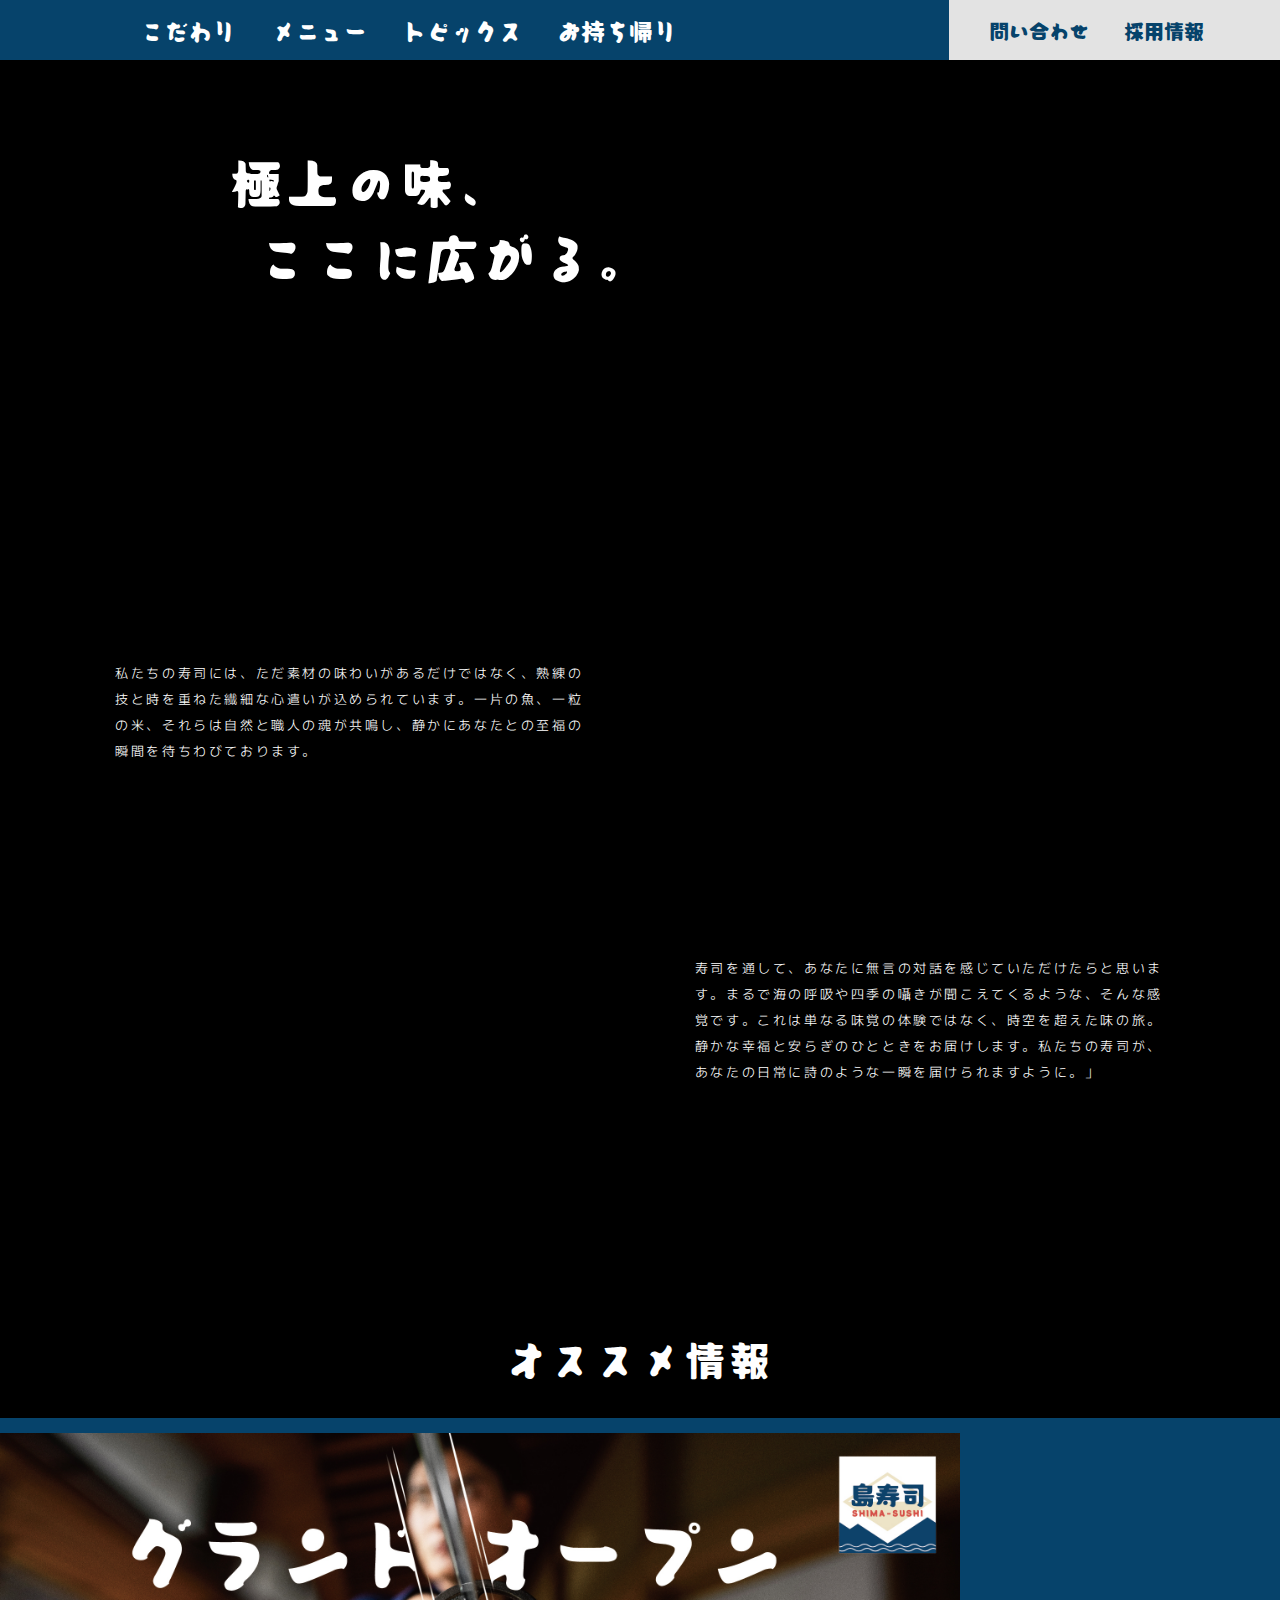
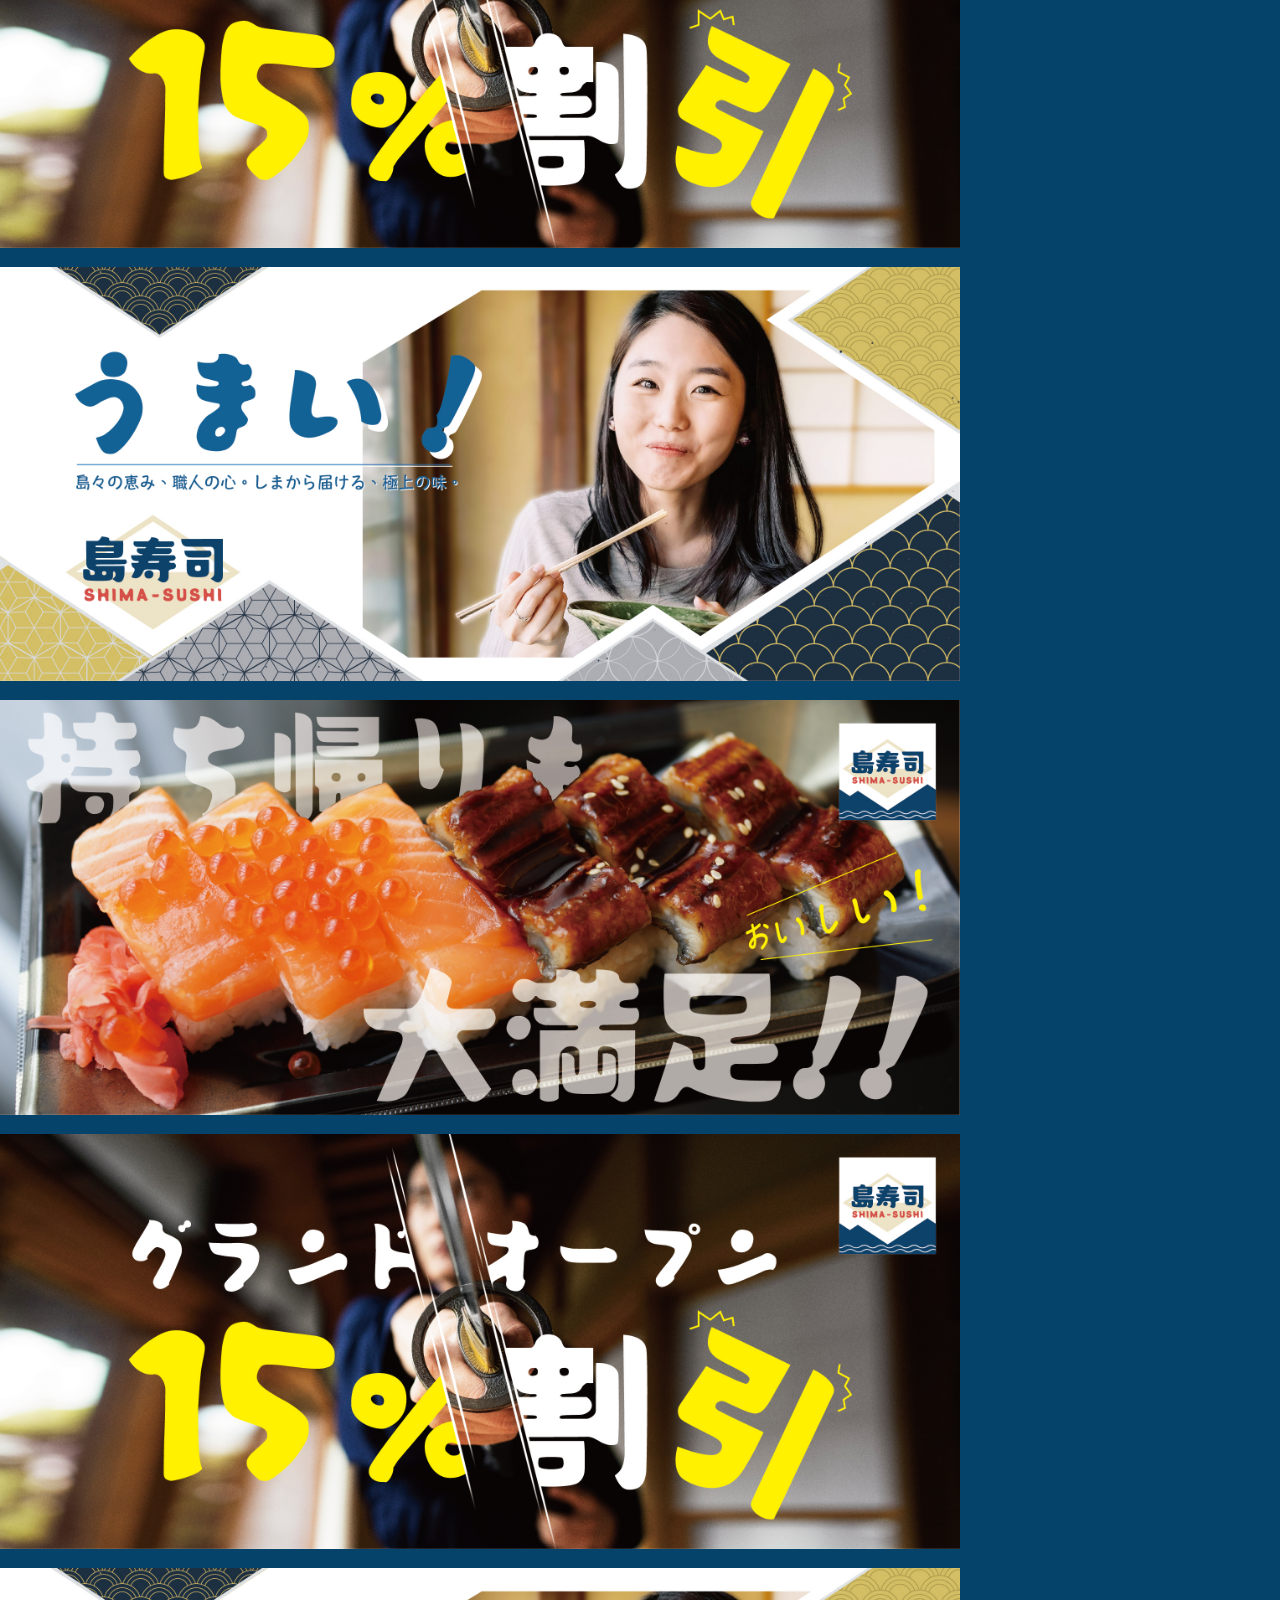
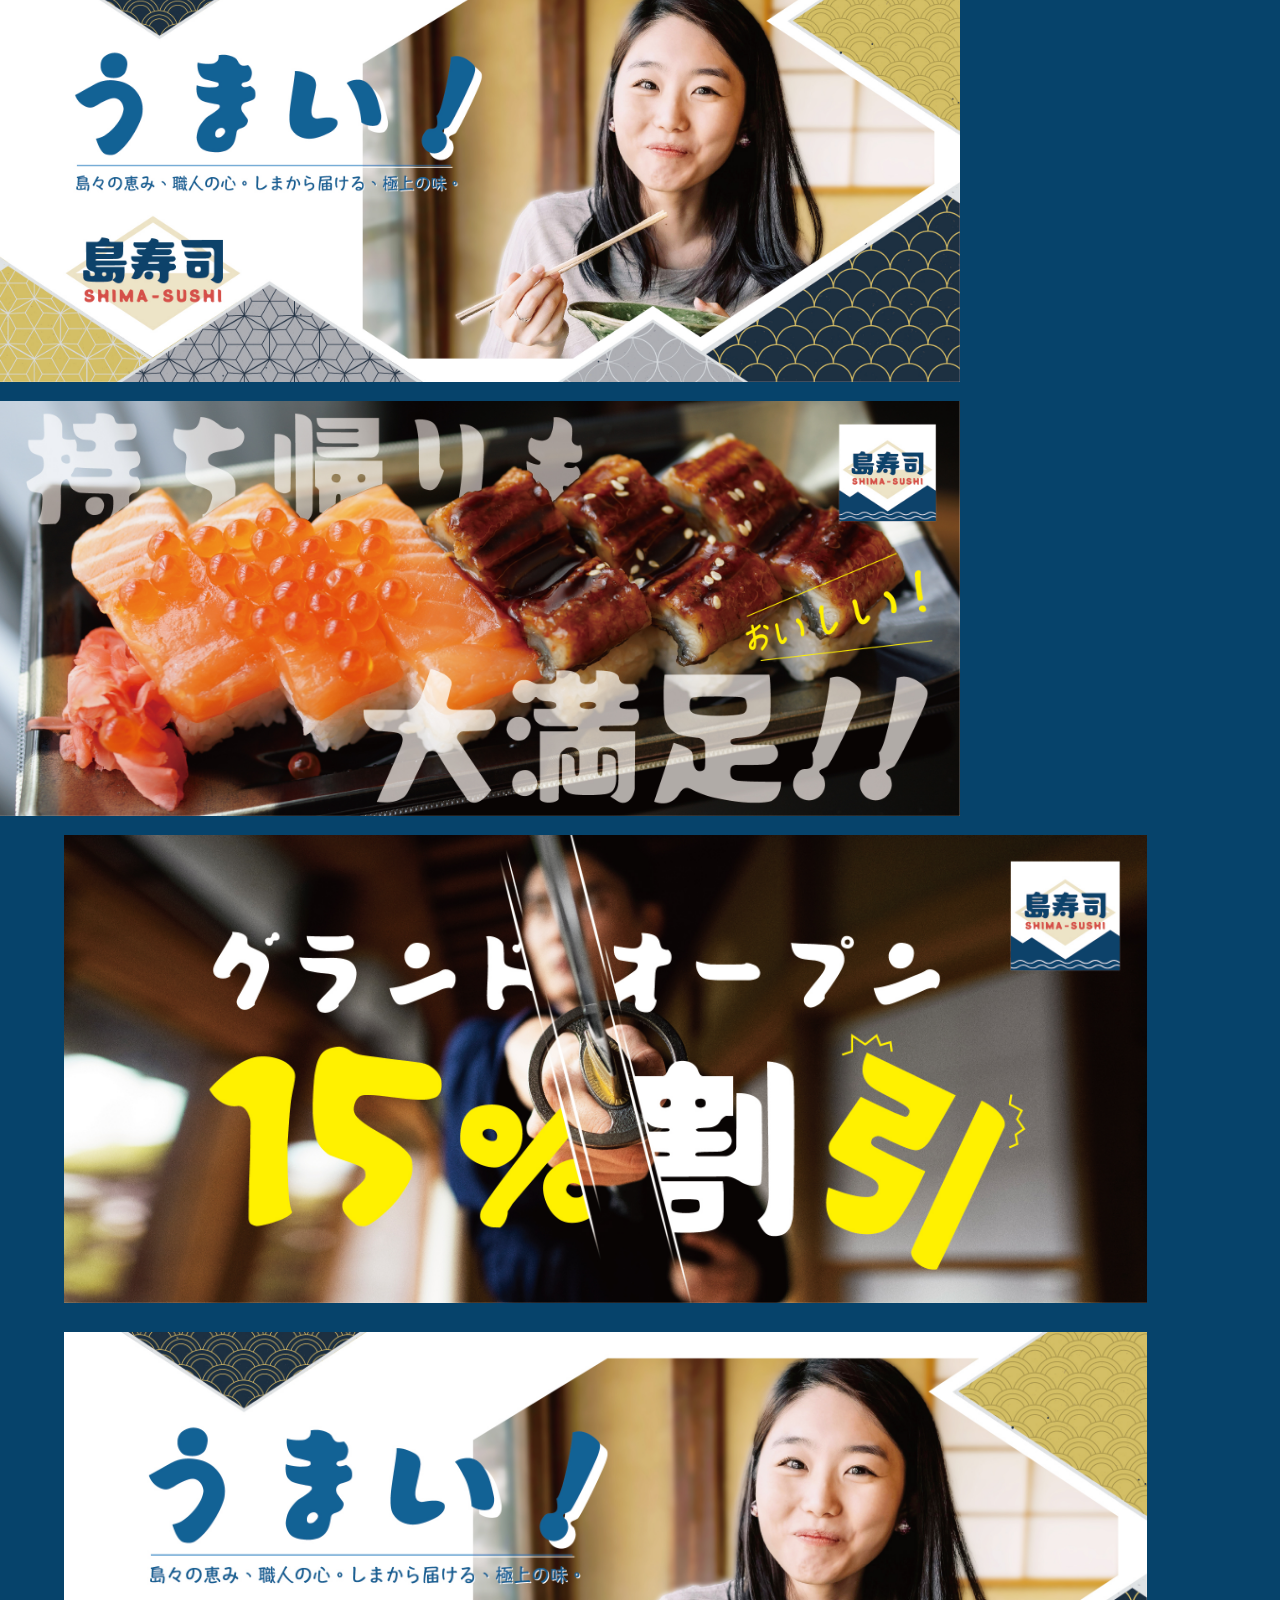
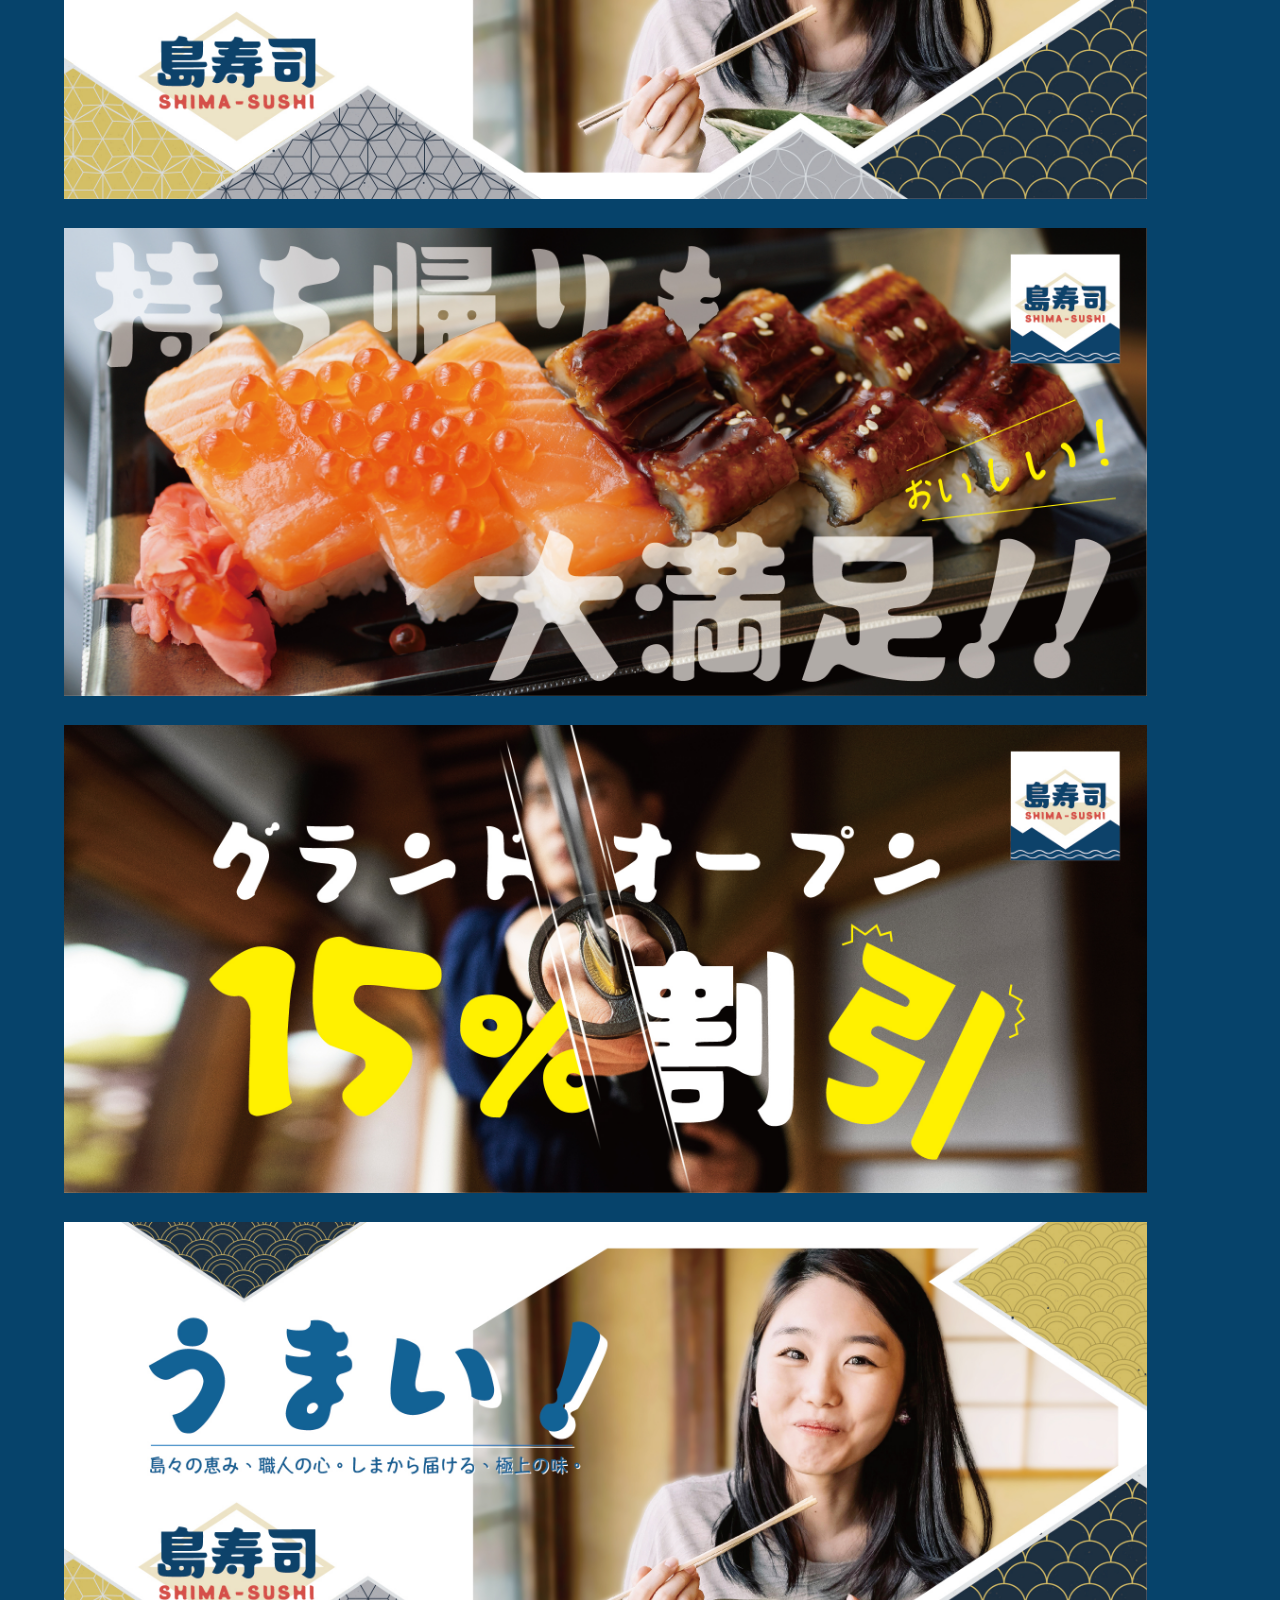
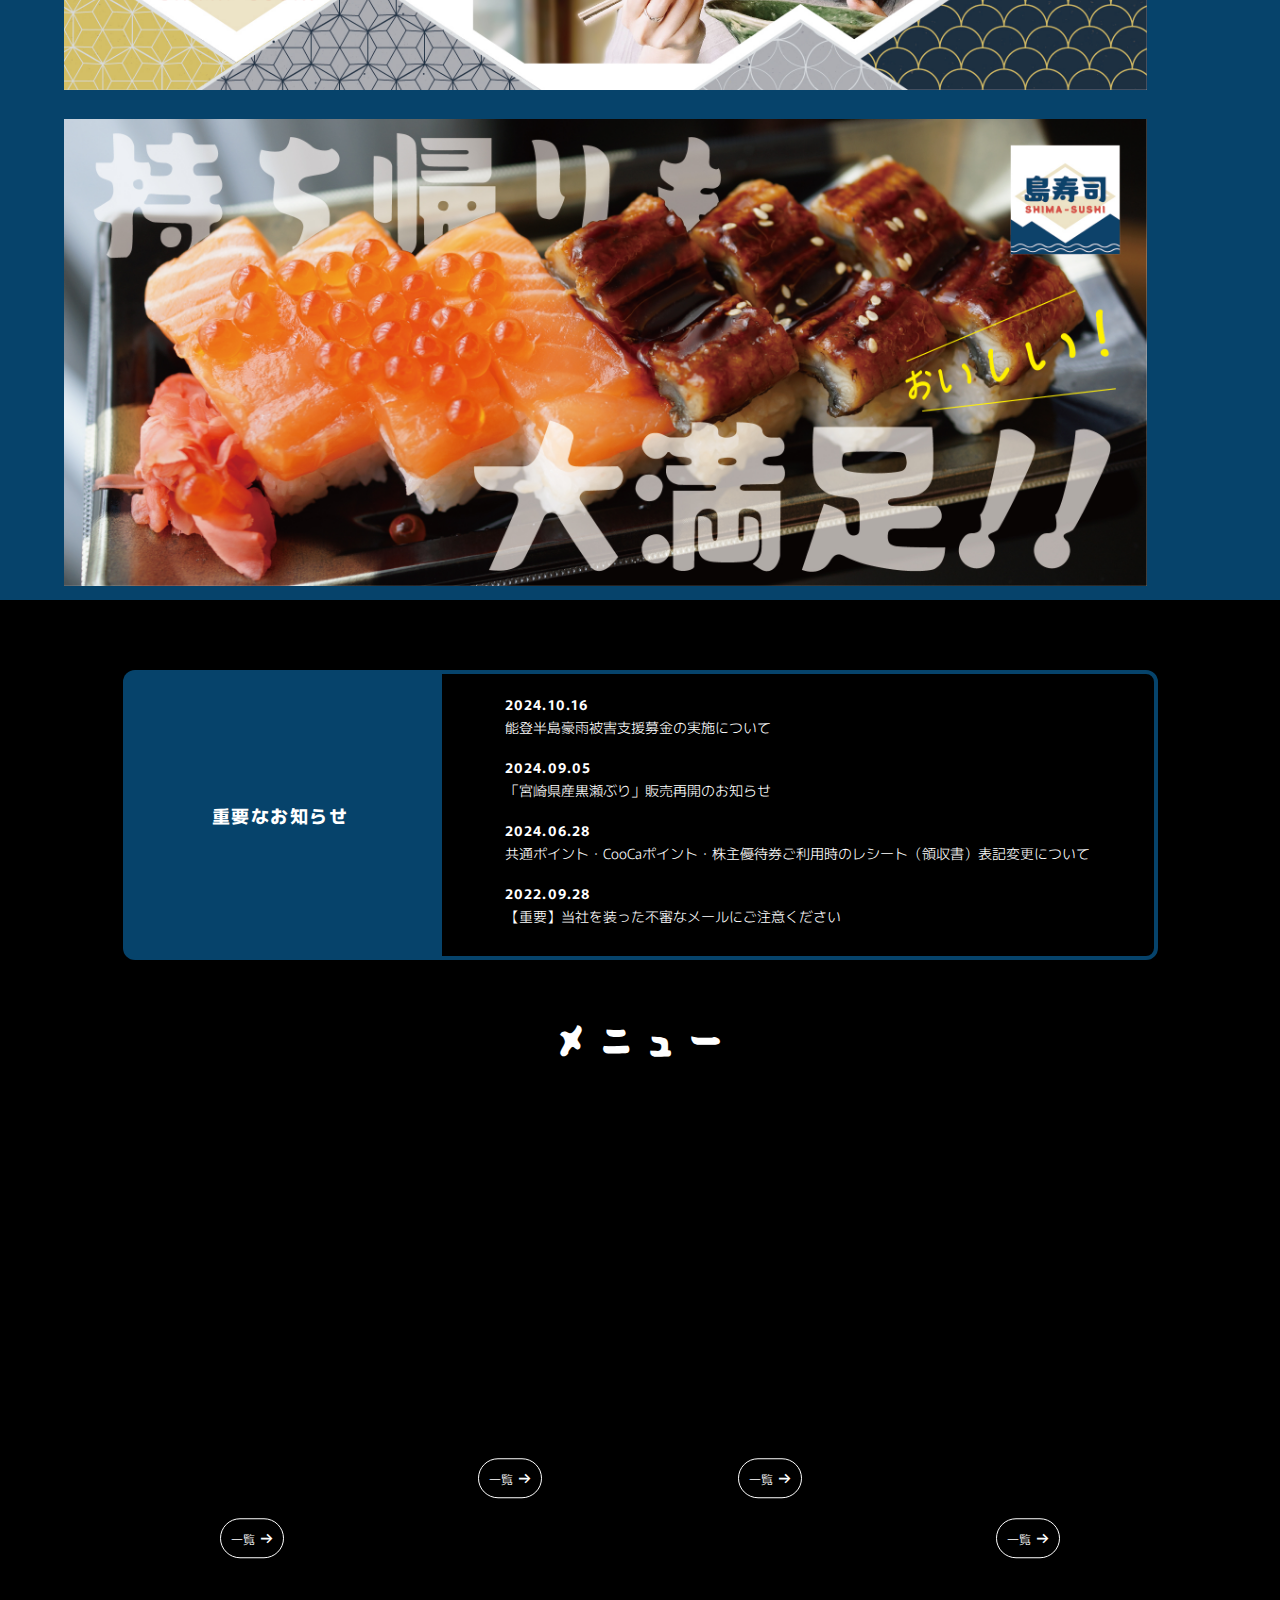
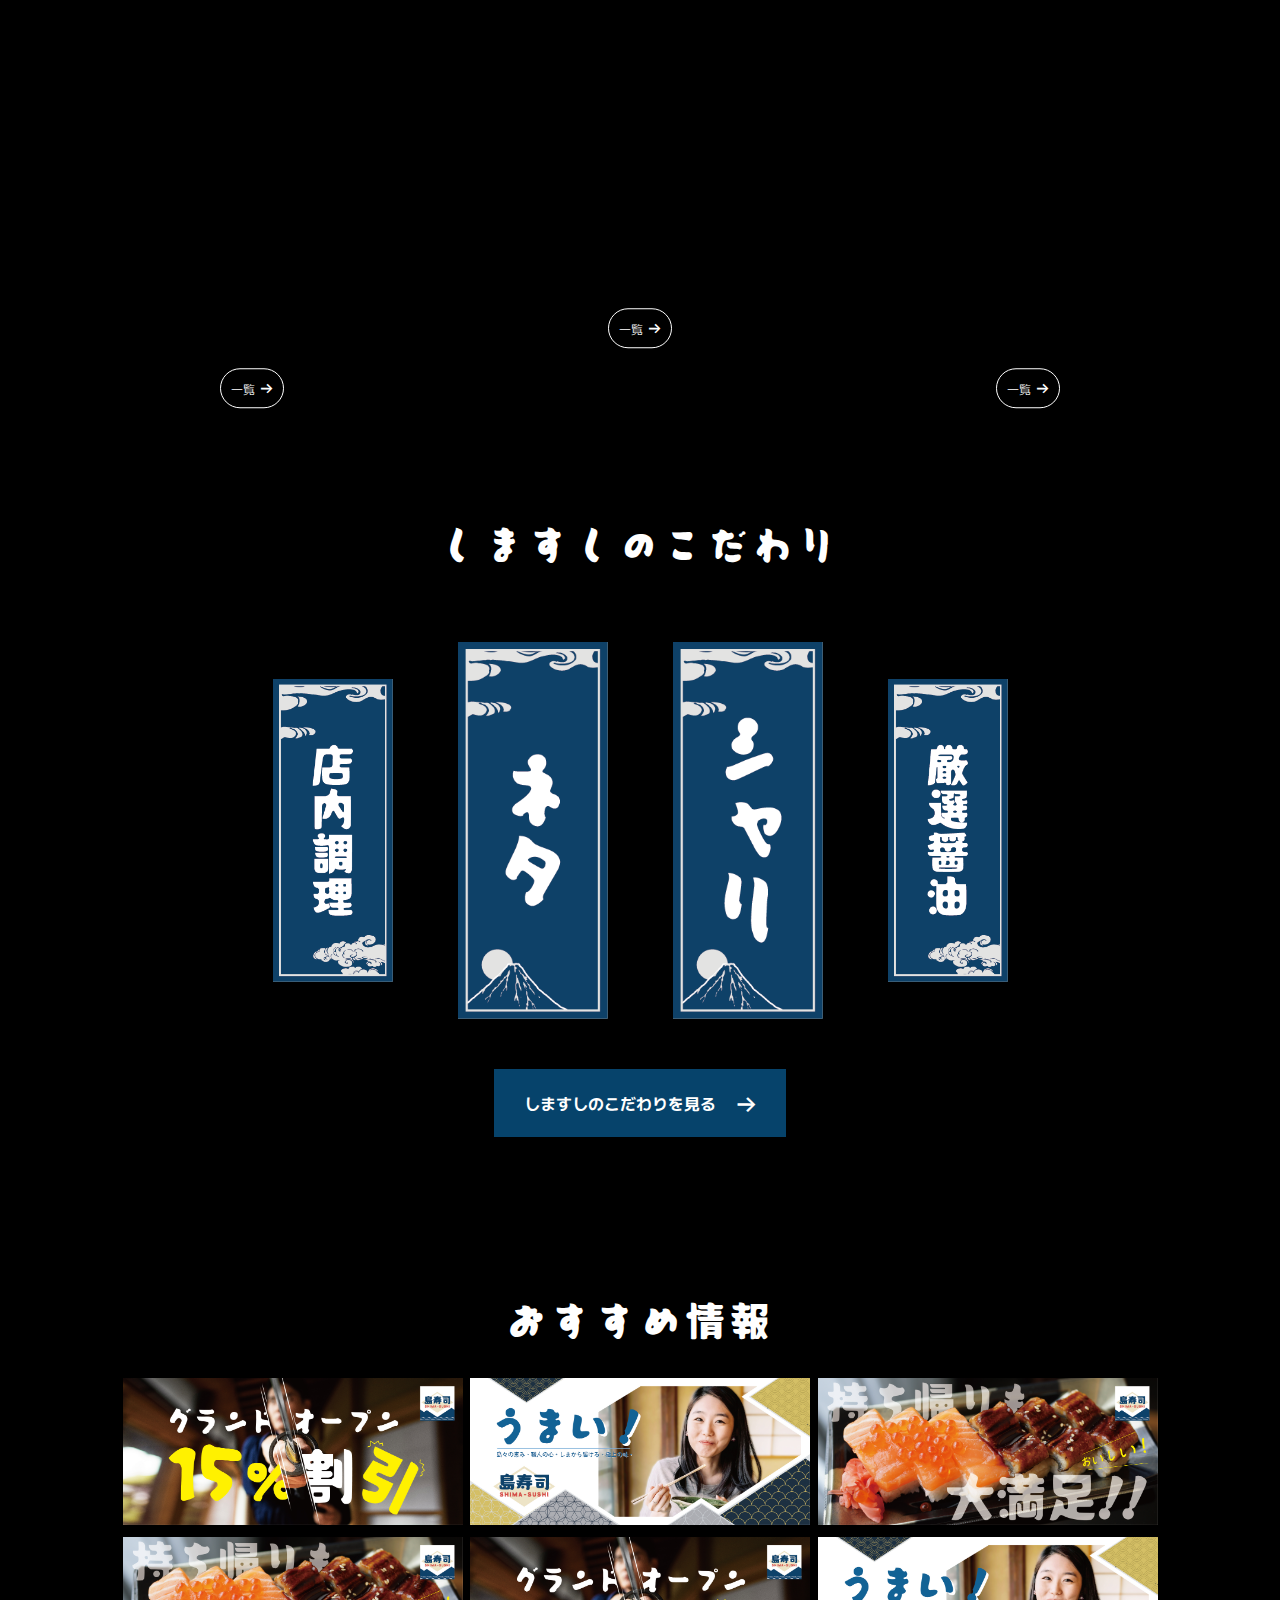
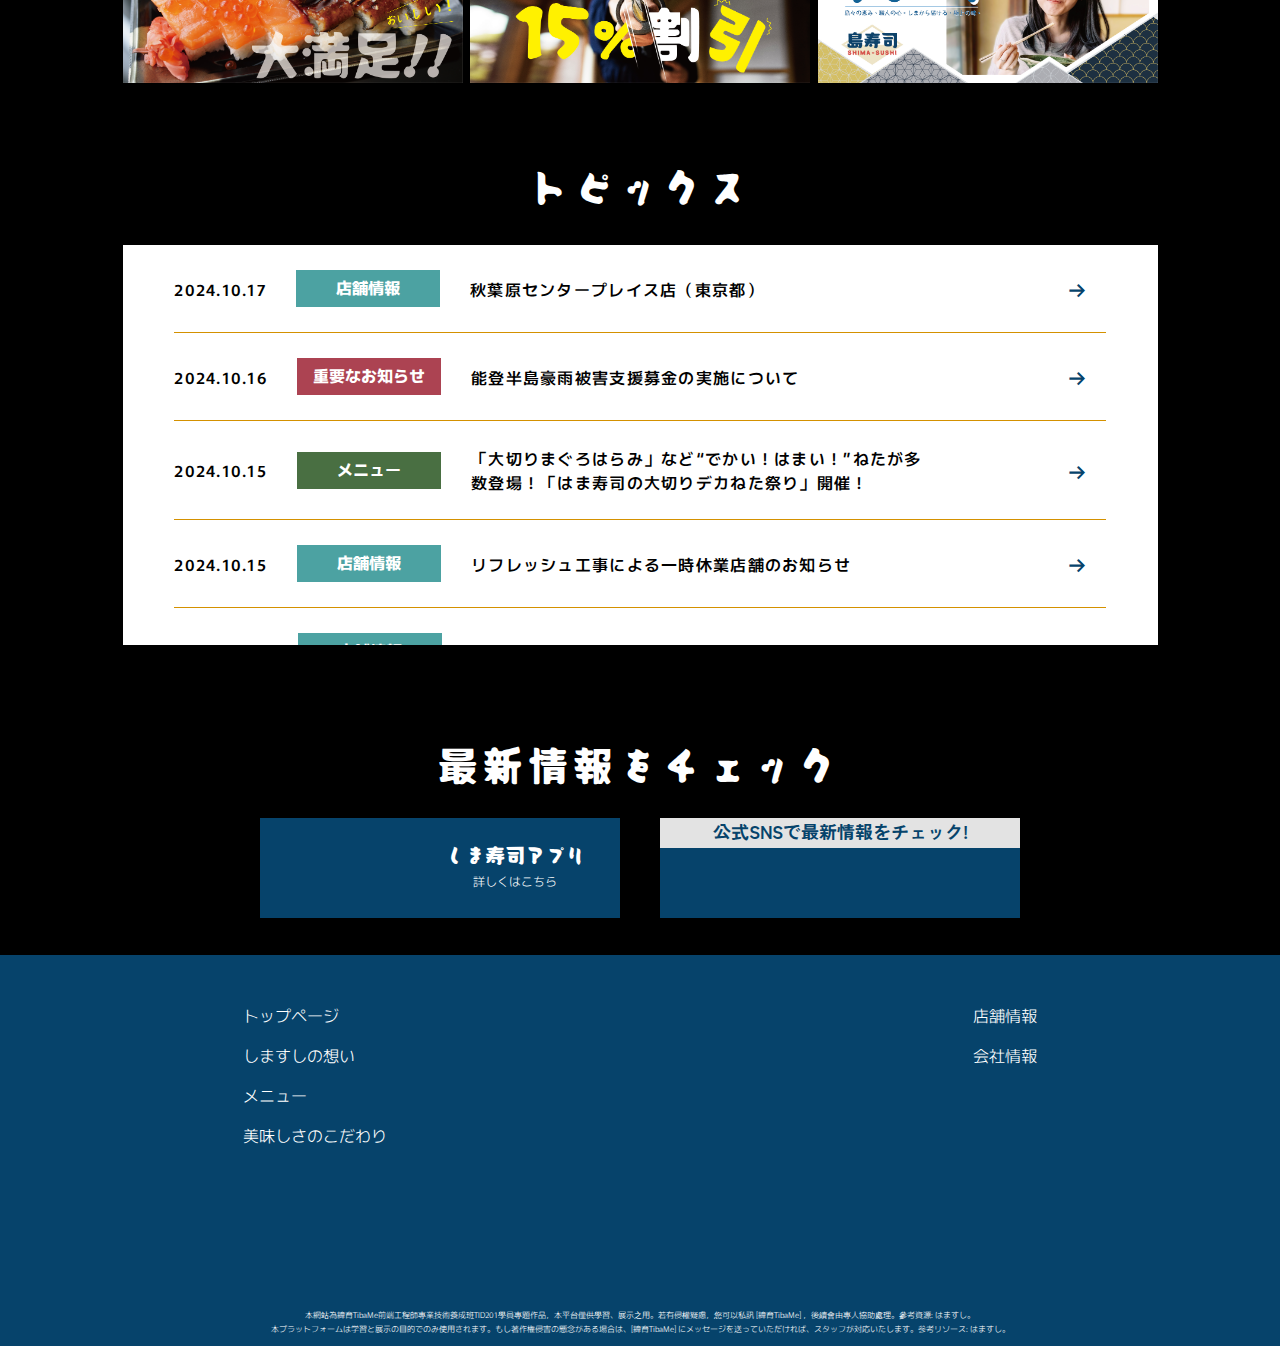
==== commit 4c0529d8: "footer 手機尺寸完成" ====
--- a/index.html
+++ b/index.html
@@ -165,6 +165,16 @@
           autoplaySpeed: 3000, // 設定每張圖片顯示的時間（毫秒）
           infinite: true, // 使滑塊無限循環
           speed: 500, // 切換速度（毫秒）
+
+          responsive: [
+            {
+              breakpoint: 480, // 當視窗寬度小於 480px
+              settings: {
+                slidesToShow: 3,
+                centerPadding: "0px",
+              },
+            },
+          ],
         });
       </script>
 
@@ -214,6 +224,7 @@
                 <video
                   src="./assets/index/video/kikangentei.mp4"
                   muted
+                  playsinline
                   loop
                 ></video>
                 <img
@@ -232,7 +243,12 @@
                 </button>
               </div>
               <div class="boxPlay boxNigiri">
-                <video src="./assets/index/video/maguro.mp4" muted loop></video>
+                <video
+                  src="./assets/index/video/maguro.mp4"
+                  muted
+                  playsinline
+                  loop
+                ></video>
                 <img
                   src="./assets/index/menu_nigiri_title@2x.png"
                   alt=""
@@ -254,6 +270,7 @@
                 <video
                   src="./assets/index/video/nikunigiri.mp4"
                   muted
+                  playsinline
                   loop
                 ></video>
                 <img
@@ -272,7 +289,12 @@
                 </button>
               </div>
               <div class="boxPlay boxGunkan">
-                <video src="./assets/index/video/ikura.mp4" muted loop></video>
+                <video
+                  src="./assets/index/video/ikura.mp4"
+                  muted
+                  playsinline
+                  loop
+                ></video>
                 <img
                   src="./assets/index/menu_gunkan_title@2x.png"
                   alt=""
@@ -296,6 +318,7 @@
                 <video
                   src="./assets/index/video/chawanmushi.mp4"
                   muted
+                  playsinline
                   loop
                 ></video>
                 <img
@@ -318,6 +341,7 @@
                   <video
                     src="./assets/index/video/takeout.mp4"
                     muted
+                    playsinline
                     loop
                   ></video>
                   <img
@@ -340,6 +364,7 @@
                 <video
                   src="./assets/index/video/hamakko.mp4"
                   muted
+                  playsinline
                   loop
                 ></video>
                 <img
@@ -365,26 +390,18 @@
       <!-- --------------kodawari---------------- -->
 
       <div class="korawari">
+        <div class="backgroundPic">
+          <img
+            src="./assets/index/sec4_square1.png"
+            alt=""
+            class="tennaicyouriPic"
+          />
+          <img src="./assets/index/sec4_square2.png" alt="" class="netaPic" />
+          <img src="./assets/index/sec4_square3.png" alt="" class="syariPic" />
+          <img src="./assets/index/sec4_square4.png" alt="" class="syouyuPic" />
+        </div>
         <div class="wrapper">
           <h1>しますしのこだわり</h1>
-          <div class="backgroundPic">
-            <img
-              src="./assets/index/sec4_square1.png"
-              alt=""
-              class="tennaicyouriPic"
-            />
-            <img src="./assets/index/sec4_square2.png" alt="" class="netaPic" />
-            <img
-              src="./assets/index/sec4_square3.png"
-              alt=""
-              class="syariPic"
-            />
-            <img
-              src="./assets/index/sec4_square4.png"
-              alt=""
-              class="syouyuPic"
-            />
-          </div>
           <div class="container">
             <div class="fourBox">
               <img
@@ -469,6 +486,7 @@
           <div class="topicBar">
             <p class="date">2024.10.17</p>
             <p class="category">店舗情報</p>
+
             <p class="content">秋葉原センタープレイス店（東京都）</p>
             <span class="arrow-right">→</span>
           </div>
@@ -530,6 +548,15 @@
           </div>
         </div>
       </div>
+
+      <div class="rightBox mobleSideBox">
+        <h2>公式SNSで最新情報をチェック!</h2>
+        <div class="img">
+          <img src="./assets/footer/icon_twitter.png" alt="" />
+          <img src="./assets/footer/icon_instagram.png" alt="" />
+          <img src="./assets/footer/icon_youtube.png" alt="" />
+        </div>
+      </div>
     </div>
 
     <footer>
--- a/css/footer.css
+++ b/css/footer.css
@@ -31,7 +31,10 @@
   margin-top: auto;
   margin-bottom: 10px;
   min-width: 800px;
-  margin-left: 35px;
+}
+
+.copyright p {
+  margin: auto;
 }
 footer .container {
   display: flex;
@@ -63,14 +66,15 @@
   position: absolute;
   top: 0px;
   z-index: 2;
+  pointer-events: none;
   transition: transform 1s ease;
 }
 
 .imgLeft {
-  left: -20%;
+  left: -23%;
 }
 .imgRight {
-  right: -20%;
+  right: -23%;
 }
 
 .imgLeft img,
@@ -81,7 +85,7 @@
 .bgImg {
   background-image: url(../assets/footer/footer\ logo.png);
   width: 100%;
-  height: 391px;
+  height: 375px;
   background-position: center;
   background-repeat: no-repeat;
   background-size: cover;
@@ -124,7 +128,9 @@
 }
 
 .newsCheck {
-  width: 800px;
+  max-width: 800px;
+  width: 100%;
+
   height: 220px;
   /* background-color: #989898; */
   margin: auto;
@@ -147,7 +153,7 @@
   z-index: 500;
 }
 .newsCheck .container {
-  width: 800px;
+  width: 100%;
   display: flex;
   justify-content: space-around;
   margin-top: 20px;
@@ -215,3 +221,130 @@
 .newsCheck .rightBox img:hover {
   opacity: 0.7;
 }
+
+.rightBox.mobleSideBox {
+  display: none;
+}
+
+/* -------------RWD---------------- */
+
+@media screen and (max-width: 1024px) {
+  .newsCheck {
+    max-width: 750px;
+  }
+  .newsCheck .leftBox {
+    width: 340px;
+  }
+
+  .newsCheck .leftBox p {
+    margin-left: 175px;
+  }
+  .newsCheck .rightBox {
+    width: 340px;
+  }
+
+  .bgImg {
+    height: 360px;
+  }
+  .copyright {
+    margin-bottom: 20px;
+  }
+  @media screen and (max-width: 768px) {
+    .newsCheck h1 {
+      font-size: 36px;
+    }
+
+    .newsCheck {
+      max-width: 680px;
+    }
+    .newsCheck .leftBox {
+      width: 300px;
+    }
+
+    .newsCheck .leftBox p {
+      margin-left: 145px;
+    }
+
+    .newsCheck .leftBox img {
+      left: 22px;
+    }
+    .newsCheck .rightBox {
+      width: 300px;
+    }
+
+    .bgImg {
+      height: 350px;
+    }
+    .copyright {
+      margin-bottom: 10px;
+    }
+    .copyright p {
+      width: 500px;
+    }
+    @media screen and (max-width: 480px) {
+      .newsCheck h1 {
+        font-size: 32px;
+      }
+      .imgLeft img,
+      .imgRight img {
+        display: none;
+      }
+
+      footer {
+        height: 800px;
+      }
+
+      .copyright {
+        margin-bottom: 20px;
+      }
+      .copyright p {
+        width: 380px;
+        line-height: 1.7em;
+      }
+
+      .newsCheck .rightBox {
+        display: none;
+      }
+
+      .newsCheck {
+        width: 100%;
+      }
+      .newsCheck .leftBox {
+        margin-top: 10px;
+        width: 370px;
+      }
+
+      .newsCheck .leftBox p {
+        margin-left: 188px;
+        margin-top: 27px;
+      }
+
+      .newsCheck .leftBox img {
+        left: 40px;
+      }
+
+      .bgImg {
+        margin-top: 250px;
+        height: 350px;
+      }
+      footer .container {
+        min-width: 300px;
+        margin-top: 30px;
+      }
+
+      .goToTop img {
+        top: 16%;
+        left: 58%;
+        width: 150px;
+      }
+
+      .rightBox.mobleSideBox {
+        display: flex;
+        border: #e3e3e3 solid 2px;
+        width: 370px;
+        margin-top: 640px;
+        z-index: 500;
+      }
+    }
+  }
+}
--- a/css/middleSec.css
+++ b/css/middleSec.css
@@ -13,6 +13,7 @@
 
 .bodyWrapper {
   max-width: 1440px;
+  margin: auto;
 }
 
 .sec1Wrapper {
@@ -148,7 +149,7 @@
 .bigNews .leftBox {
   background-color: #06436b;
   width: 315px;
-  height: 315px;
+  /* height: 415px; */
   margin-top: 70px;
   border-radius: 12px 0 0 12px;
   display: flex;
@@ -158,7 +159,7 @@
 .bigNews .rightBox {
   border: #06436b solid 4px;
   width: 720px;
-  height: 315px;
+  /* height: 315px; */
   margin-top: 70px;
   border-radius: 0 12px 12px 0;
 }
@@ -170,7 +171,8 @@
 }
 
 .bigNews .rightBox .content {
-  height: 315px;
+  /* height: 315px; */
+  margin: 20px 0;
   display: flex;
   justify-content: center;
   align-items: center;
@@ -323,9 +325,9 @@
 }
 
 .menu .menuLeftRight {
-  width: 1005.5px;
-  display: flex;
-  justify-content: space-between;
+  width: 100%;
+  display: flex;
+  justify-content: space-around;
 }
 
 .boxSideMenu,
@@ -337,7 +339,7 @@
 }
 
 .boxTakeout video {
-  width: 458.33px;
+  width: 488.33px;
   position: relative;
 }
 .boxTakeout {
@@ -347,8 +349,20 @@
 
 /* ---------kodawari---------- */
 
+.korawari {
+  width: 100%;
+  height: 900px;
+  display: flex;
+  justify-content: center;
+  position: relative;
+
+  overflow: hidden;
+  /* background-color: #ffcf10; */
+}
+
 .korawari .wrapper {
-  width: 1035px;
+  /* max-width: 1035px; */
+  width: 100%;
   /* height: 700px; */
   /* background-color: #cdcdcd; */
   margin: auto;
@@ -363,7 +377,7 @@
   font-weight: 400;
   letter-spacing: 4.8px;
   text-align: center;
-  margin: 120px 0 70px 0;
+  margin: 30px 0 70px 0;
   position: relative;
   z-index: 300;
 }
@@ -378,7 +392,8 @@
 }
 
 .korawari .fourBox {
-  width: 800px;
+  max-width: 800px;
+  width: 100%;
   display: flex;
   justify-content: space-around;
   align-items: center;
@@ -442,9 +457,10 @@
 .korawari .backgroundPic {
   position: absolute;
   /* background-color: #d86a6a; */
-  width: 1035px;
-  height: 700px;
-  top: 0;
+  max-width: 1035px;
+  width: 100%;
+  height: 680px;
+  top: 160px;
   z-index: 1;
 }
 
@@ -510,7 +526,9 @@
 /* ---------osusume---------- */
 
 .osusume {
+  /* max-width: 1035px; */
   width: 1035px;
+  overflow: hidden;
   margin: auto;
 }
 
@@ -522,18 +540,20 @@
   font-weight: 400;
   letter-spacing: 4.8px;
   text-align: center;
-  margin-top: 100px;
+  margin-top: 30px;
   margin-bottom: 30px;
 }
 .osusume .container {
   display: flex;
   flex-wrap: wrap;
   gap: 7.5px;
-  margin-bottom: 7.5px;
+  /* margin-bottom: 7.5px; */
   position: relative;
+  justify-content: center;
 }
 
 .osusume img {
+  /* max-width: 340px; */
   width: 340px;
   cursor: pointer;
 }
@@ -568,6 +588,7 @@
   display: flex;
   flex-direction: column;
   align-items: center;
+  padding: 20px;
 }
 
 .topics h1 {
@@ -583,23 +604,25 @@
 }
 
 .topicsContainer {
-  width: 1035px;
+  max-width: 1035px;
+  width: 100%;
   height: 400px;
   background-color: #fff;
   display: flex;
   flex-direction: column;
   align-items: center;
   overflow-y: auto;
+  overflow-x: hidden;
   margin-bottom: 50px;
 }
 
 .topicsContainer .date,
-.content {
+.topicsContainer .content {
   color: black;
 }
 
 .topicBar {
-  width: 950px;
+  width: 90%;
   display: flex;
   align-items: center;
   padding: 25px 20px 25px 0;
@@ -608,7 +631,6 @@
 }
 
 .topicsContainer .date {
-  /* margin-right: 30px; */
   font-weight: 500;
   margin-right: 30px;
   font-size: 16px;
@@ -655,7 +677,7 @@
   font-weight: 500;
   font-size: 16px;
   letter-spacing: 0.08em;
-  width: 600px;
+  width: 50%;
 }
 
 .topicsContainer .topicBar span {
@@ -666,6 +688,7 @@
   font-weight: 600;
   font-style: normal;
   margin-left: auto;
+  padding-left: 30px;
 }
 
 /* ----------------RWD--------------------- */
@@ -705,7 +728,8 @@
 
   /* ----------menu---------- */
   .menu .wrapper {
-    max-width: 780px;
+    max-width: 850px;
+    height: 800px;
   }
 
   .boxLimit,
@@ -745,6 +769,62 @@
 
   .boxTakeout video {
     width: 388.33px;
+  }
+
+  /* ------------kodawari----------------- */
+
+  .korawari {
+    width: 100%;
+    /* height: 800px; */
+  }
+
+  .korawari .fourBox {
+    max-width: 750px;
+  }
+
+  .neta,
+  .syari {
+    width: 140px;
+  }
+  .tennaicyouri,
+  .syouyu {
+    width: 110px;
+  }
+
+  .korawari .moreButtom .button {
+    padding: 11px 26px;
+  }
+  .korawari .backgroundPic {
+    max-width: 850px;
+    width: 100%;
+    top: 170px;
+  }
+
+  .korawari .backgroundPic .tennaicyouriPic {
+    width: 380px;
+    top: 15px;
+    left: -110px;
+  }
+
+  .korawari .backgroundPic .syouyuPic {
+    width: 380px;
+    right: -150px;
+    bottom: 40px;
+  }
+
+  .korawari .backgroundPic .netaPic {
+    width: 280px;
+    top: -10;
+  }
+  .korawari .backgroundPic .syariPic {
+    width: 280px;
+    bottom: 50px;
+  }
+
+  /* --------------osusume-------------- */
+
+  .osusume {
+    width: 100%;
   }
 
   @media screen and (max-width: 768px) {
@@ -772,10 +852,12 @@
     .sec1Wrapper .content1 {
       top: 450px;
       width: 310px;
+      line-height: 180%;
     }
     .sec1Wrapper .content2 {
-      top: 700px;
+      top: 710px;
       width: 280px;
+      line-height: 180%;
     }
     .indexSec2 {
       width: 125%;
@@ -789,35 +871,31 @@
       font-size: 36px;
     }
 
-    .menu .wrapper {
-      max-width: 680px;
-    }
-
     .boxLimit,
     .boxNigiri,
     .boxMeat,
     .boxGunkan {
-      width: 150px;
+      width: 170px;
     }
 
     .menu video {
-      width: 150px;
+      width: 170px;
     }
 
     .menu .menuContent {
-      width: 28px;
+      width: 30px;
     }
 
     .menu .menuContent.menuContentGunkan {
-      width: 61px;
+      width: 63px;
     }
 
     .menu .sushi {
-      top: 150px;
-      width: 120px;
+      top: 170px;
+      width: 140px;
     }
     .menu button {
-      top: 240px;
+      top: 260px;
     }
     .menu .topContainer {
       height: 350px;
@@ -825,11 +903,89 @@
 
     .boxSideMenu,
     .boxSet {
-      width: 150px;
+      width: 170px;
     }
 
     .boxTakeout video {
-      width: 358.33px;
+      width: 350.33px;
+    }
+
+    /* ------------kodawari----------------- */
+
+    .korawari {
+      width: 100%;
+      height: 1000px;
+    }
+    .korawari .wrapper h1 {
+      font-size: 36px;
+      margin: 30px 0 220px 0;
+    }
+
+    .korawari .fourBox {
+      max-width: 650px;
+    }
+
+    .neta,
+    .syari {
+      width: 130px;
+    }
+    .tennaicyouri,
+    .syouyu {
+      width: 100px;
+    }
+
+    .korawari .moreButtom .button {
+      padding: 7px 22px;
+      margin-top: 240px;
+    }
+    .korawari .backgroundPic {
+      max-width: 850px;
+      width: 100%;
+      top: 170px;
+    }
+
+    .korawari .backgroundPic .tennaicyouriPic {
+      width: 350px;
+      top: 20px;
+      left: 20px;
+    }
+
+    .korawari .backgroundPic .syouyuPic {
+      width: 350px;
+      right: 30px;
+      bottom: 30px;
+    }
+
+    .korawari .backgroundPic .netaPic {
+      width: 250px;
+      top: -40px;
+      right: 40px;
+    }
+    .korawari .backgroundPic .syariPic {
+      width: 250px;
+      bottom: -40px;
+      left: 55px;
+    }
+
+    /* --------------osusume-------------- */
+
+    .osusume h1 {
+      font-size: 36px;
+    }
+
+    .osusume img {
+      width: 280px;
+    }
+
+    .osusume .overlay {
+      width: 280px;
+      height: 121px;
+    }
+
+    /* -----------topics--------- */
+
+    .topics h1 {
+      font-size: 36px;
     }
 
     @media screen and (max-width: 480px) {
@@ -841,8 +997,8 @@
       .mainImg .img2,
       .mainImg .img3 {
         width: 180%;
-        left: -205px;
-        top: -100px;
+        left: -200px;
+        top: 0px;
       }
 
       .mainImg .container h1 {
@@ -851,13 +1007,13 @@
       /* ======================= */
 
       .sec1Wrapper .content1 {
-        top: 500px;
+        top: 540px;
         width: 330px;
         transform: translateX(-50%);
         left: 50%;
       }
       .sec1Wrapper .content2 {
-        top: 1000px;
+        top: 1020px;
         width: 330px;
         transform: translateX(-50%);
         left: 50%;
@@ -865,11 +1021,23 @@
       .indexSec2 {
         width: 200%;
         left: -50px;
-        top: 600px;
+        top: 670px;
       }
       /* ----------banner----------- */
       .banner h1 {
         font-size: 32px;
+      }
+
+      .sliderFor img {
+        width: 95%;
+        margin-top: 10px;
+      }
+      .sliderNav img {
+        margin-top: 3px;
+        margin-bottom: 5px;
+      }
+      .sliderNav {
+        width: 83%;
       }
 
       /* ------------bigNews----------- */
@@ -887,6 +1055,7 @@
       .bigNews .rightBox {
         margin: auto;
         width: 90%;
+
         border-radius: 0 0 12px 12px;
       }
 
@@ -894,7 +1063,172 @@
 
       .menu .wrapper h1 {
         font-size: 32px;
-      }
-    }
-  }
-}
+        margin-top: 80px;
+      }
+
+      .menu .wrapper {
+        max-width: 380px;
+        height: 1350px;
+      }
+
+      .boxLimit,
+      .boxGunkan {
+        margin-top: 0px;
+      }
+
+      .topContainer {
+        display: flex;
+        flex-wrap: wrap;
+      }
+
+      .topContainer .menuRight {
+        margin-top: 245px;
+      }
+
+      .menu .topContainer {
+        height: 450px;
+      }
+
+      .menu .bottomContainer {
+        margin-top: 180px;
+        /* max-width: 335px; */
+      }
+
+      .bottomContainer .menuLeftRight {
+        max-width: 380px;
+        display: flex;
+        justify-content: space-around;
+      }
+
+      .boxSideMenu {
+        margin-left: 4px;
+      }
+
+      .boxSet {
+        margin-right: 4px;
+      }
+
+      .boxTakeout video {
+        max-width: 347.5px;
+      }
+
+      .menuMiddle {
+        position: relative;
+      }
+
+      .menuMiddle .boxTakeout {
+        position: absolute;
+        left: 50%;
+        transform: translateX(-50%);
+        top: 400px;
+      }
+
+      /* ------------kodawari----------------- */
+
+      .korawari {
+        width: 100%;
+        height: 1000px;
+      }
+      .korawari .wrapper h1 {
+        font-size: 32px;
+        margin: 50px 0 220px 0;
+      }
+
+      .korawari .fourBox {
+        max-width: 380px;
+      }
+
+      .neta,
+      .syari {
+        width: 80px;
+      }
+      .tennaicyouri,
+      .syouyu {
+        width: 65px;
+      }
+
+      .korawari .moreButtom .button {
+        font-size: 14px;
+        padding: 3px 18px;
+        margin-top: 260px;
+      }
+      .korawari .backgroundPic {
+        max-width: 480px;
+        width: 100%;
+        top: 170px;
+      }
+
+      .korawari .backgroundPic .tennaicyouriPic {
+        width: 300px;
+        top: 110px;
+        left: -20px;
+      }
+
+      .korawari .backgroundPic .syouyuPic {
+        width: 300px;
+        right: -30px;
+        bottom: 120px;
+      }
+
+      .korawari .backgroundPic .netaPic {
+        width: 200px;
+        top: 20px;
+        right: 20px;
+      }
+      .korawari .backgroundPic .syariPic {
+        width: 200px;
+        bottom: 20px;
+        left: 25px;
+      }
+      /* --------------osusume-------------- */
+
+      .osusume h1 {
+        font-size: 32px;
+        margin-top: 0;
+      }
+      .osusume img {
+        width: 180px;
+      }
+
+      .osusume .overlay {
+        width: 180px;
+        height: 79px;
+      }
+
+      /* --------------topics------------- */
+
+      .topics h1 {
+        font-size: 32px;
+      }
+
+      .topicsContainer .topicBar span {
+        display: none;
+      }
+
+      .topicBar {
+        display: flex;
+        flex-wrap: wrap;
+      }
+
+      .topicsContainer .content {
+        margin-top: 10px;
+        width: 100%;
+      }
+      .topicsContainer .date {
+        margin-right: 15px;
+      }
+      .category,
+      .categoryImportant,
+      .categoryMenu {
+        font-size: 14px;
+        padding: 2px;
+        margin-right: 0;
+        padding-bottom: 2px;
+        width: 8em;
+      }
+      .topicBar:nth-child(3) {
+        flex-basis: 100%;
+      }
+    }
+  }
+}
